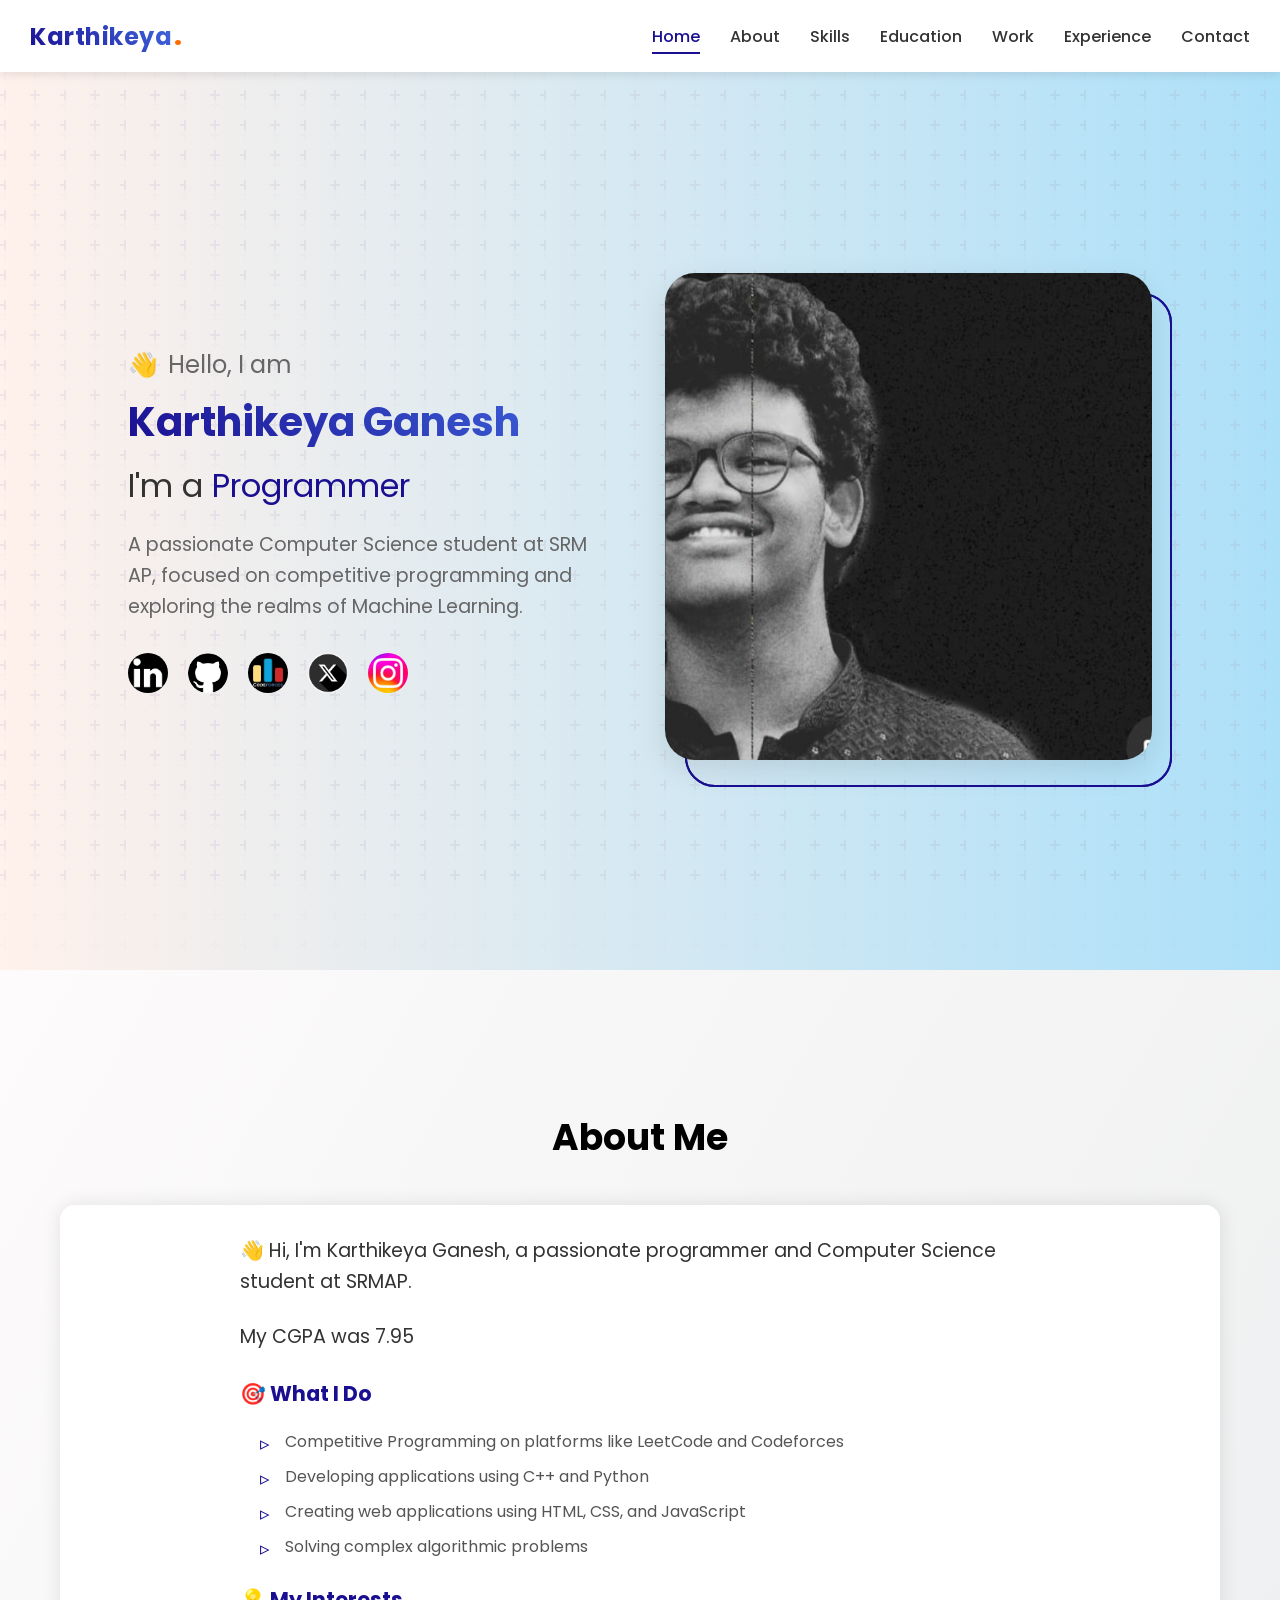
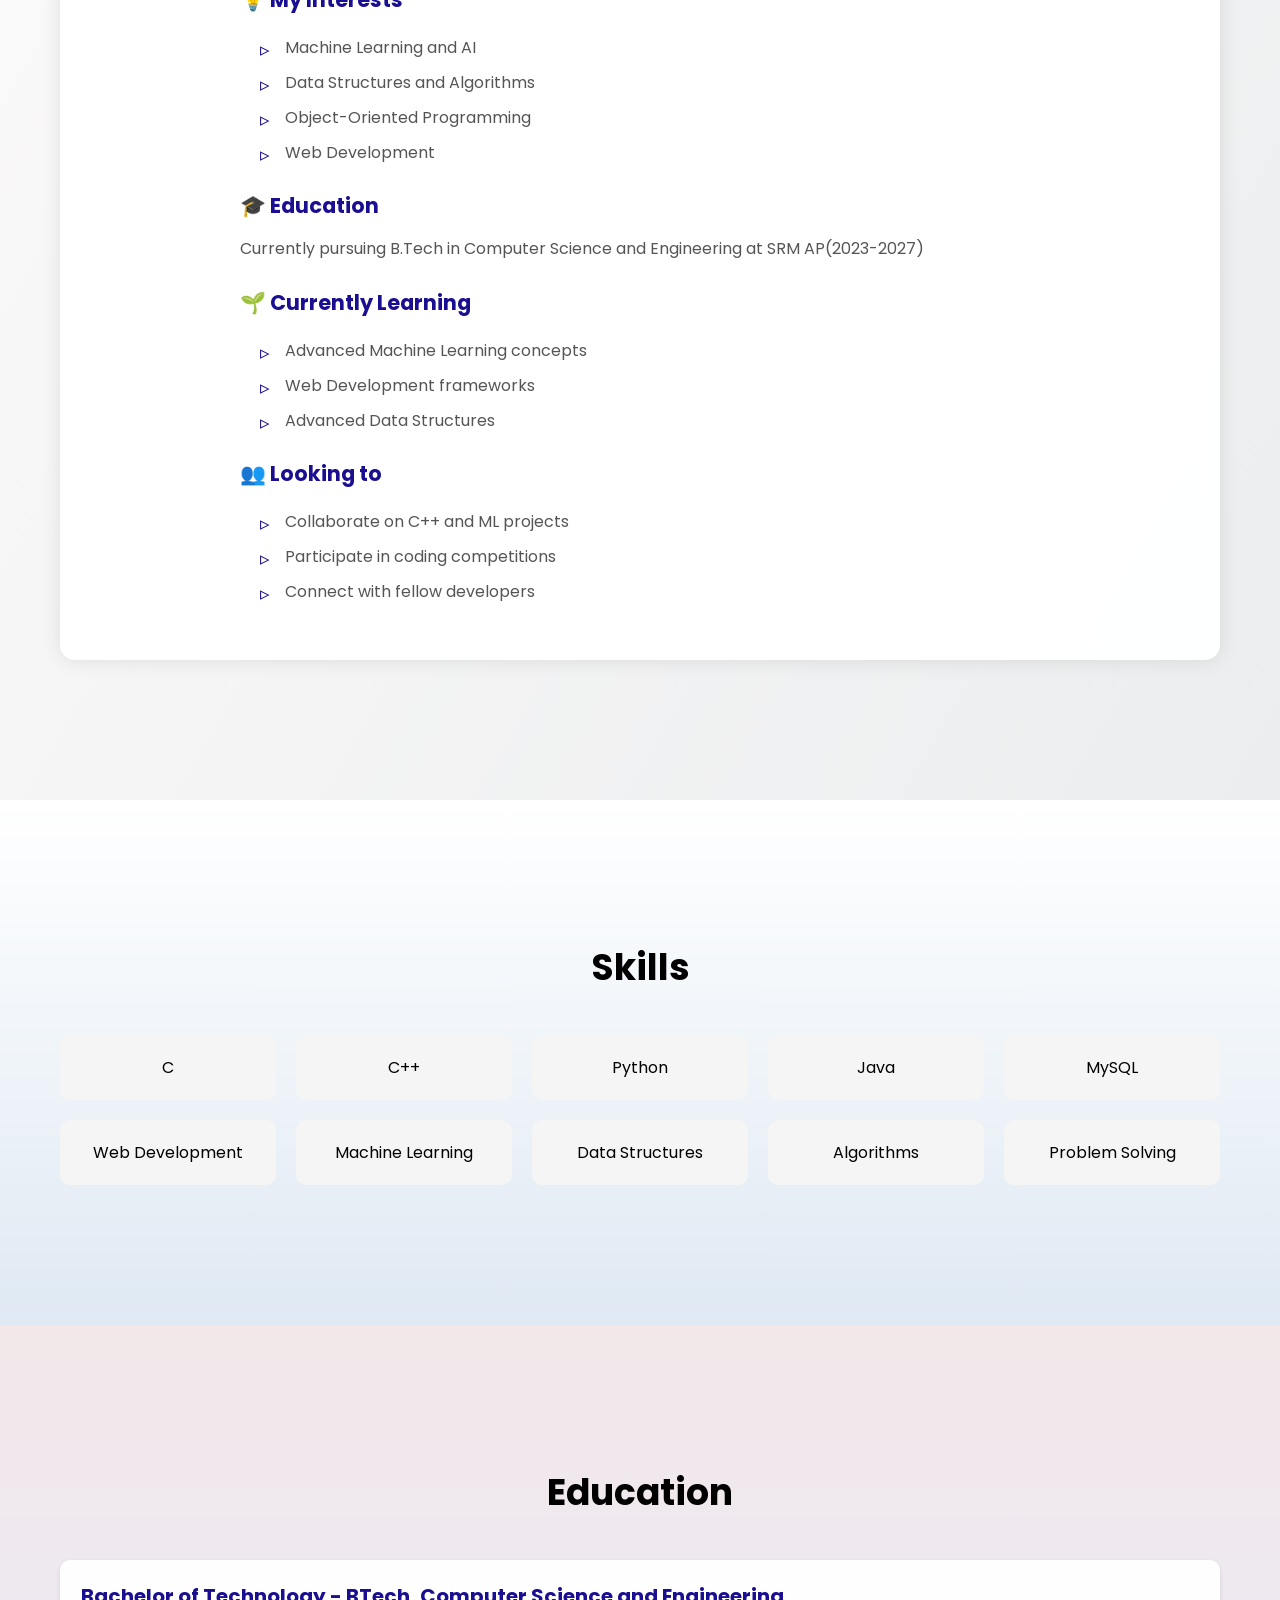
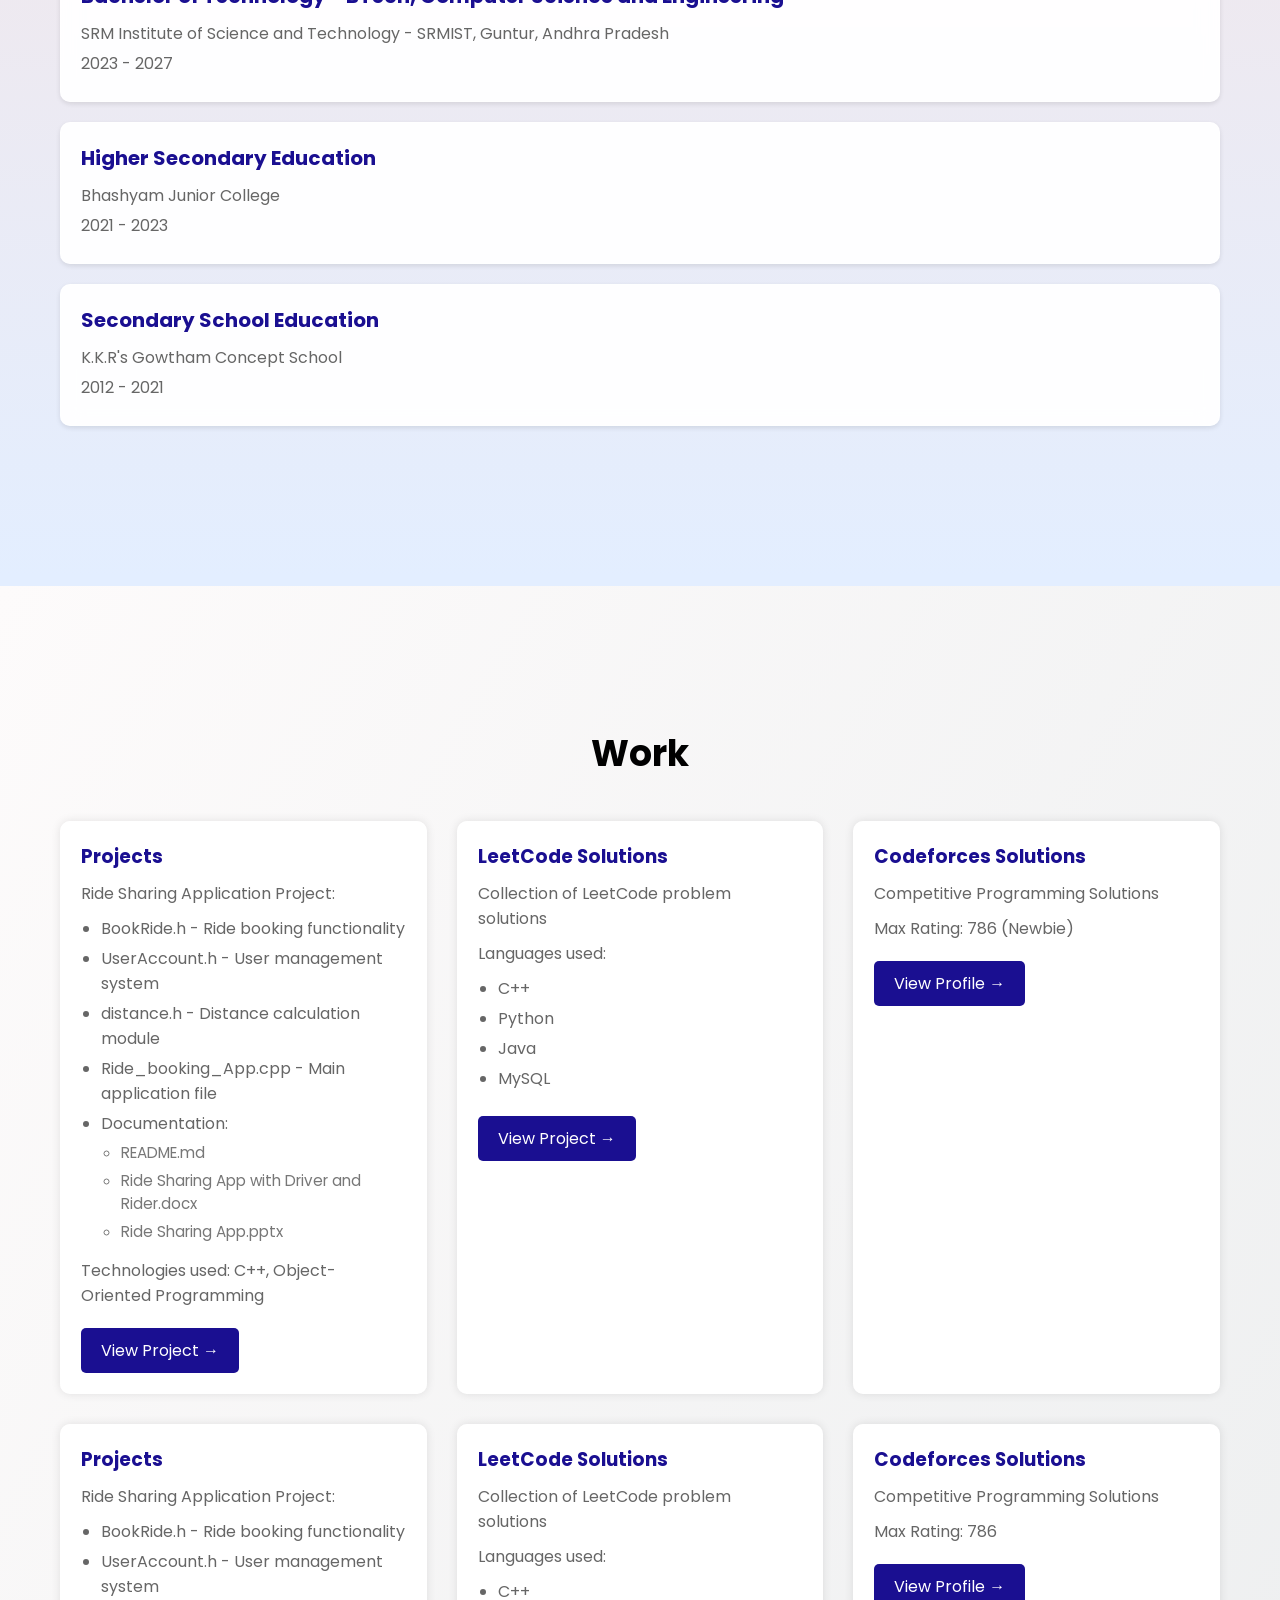
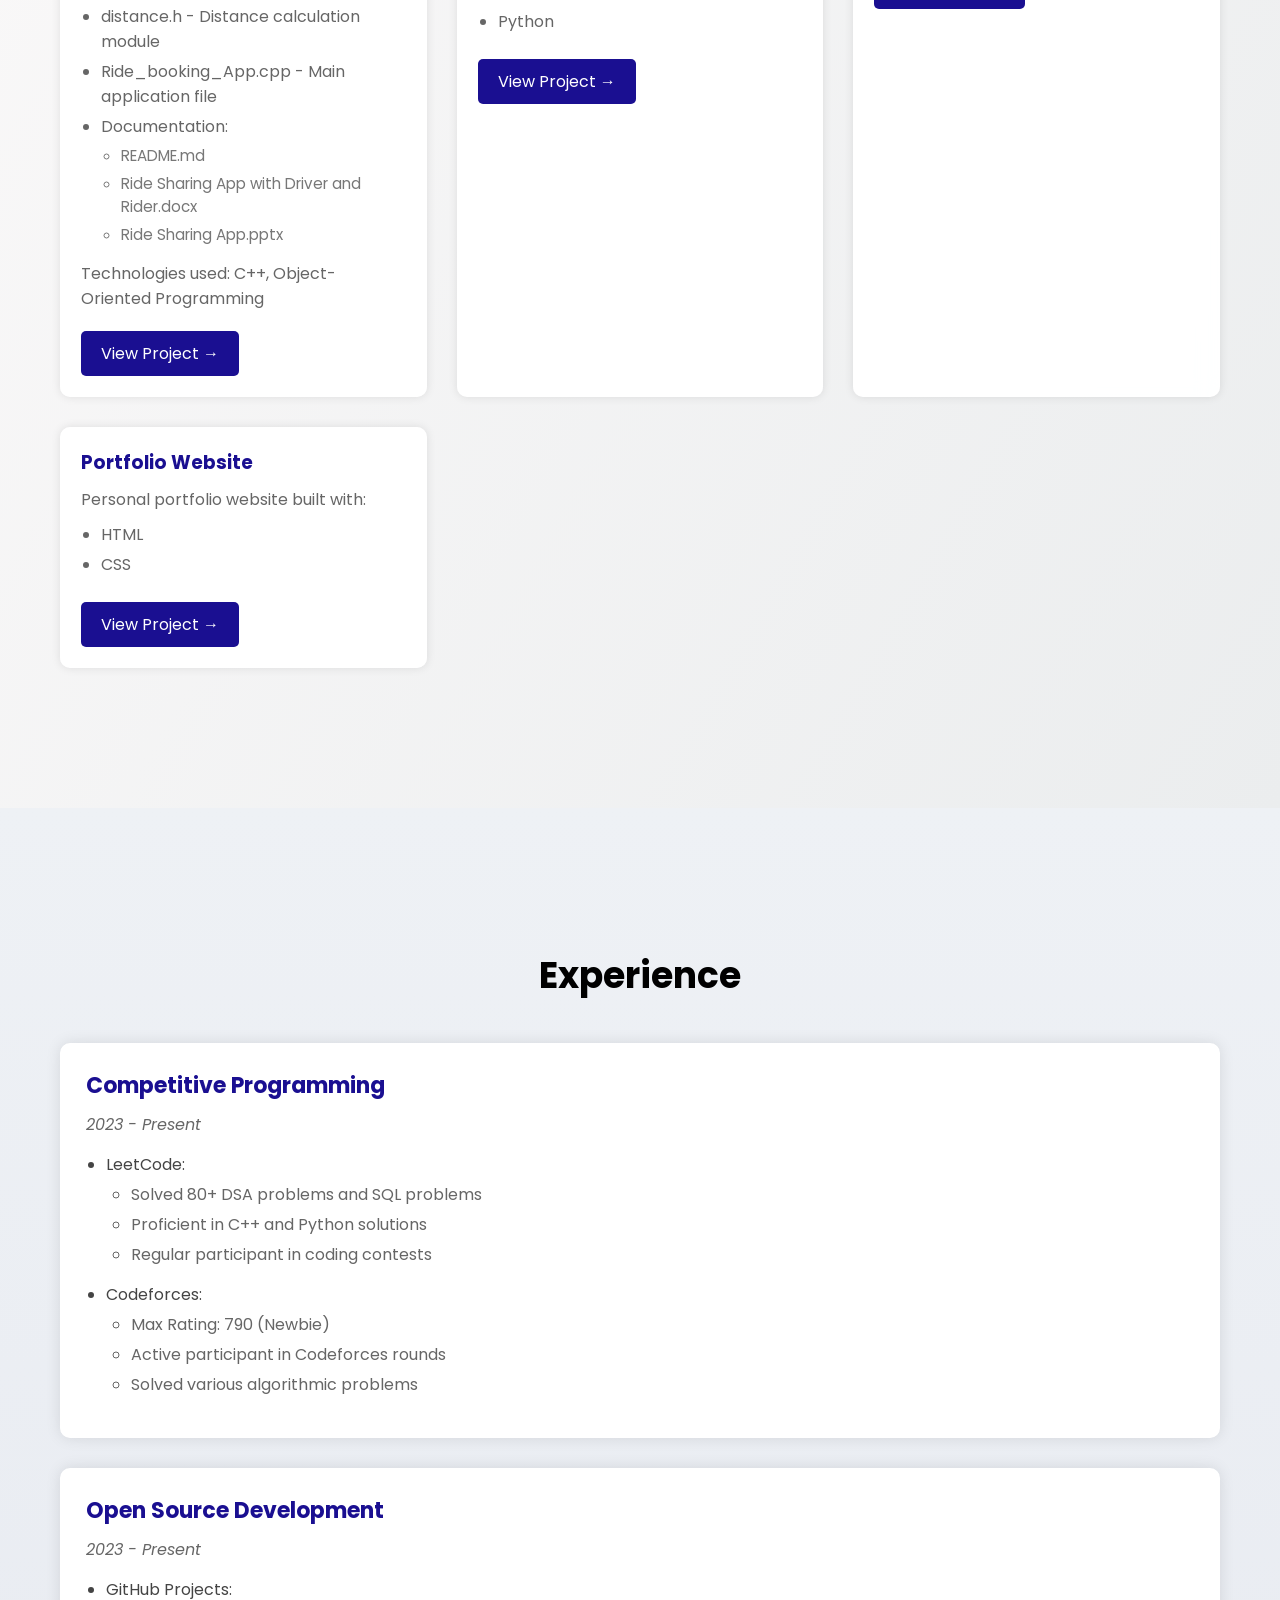
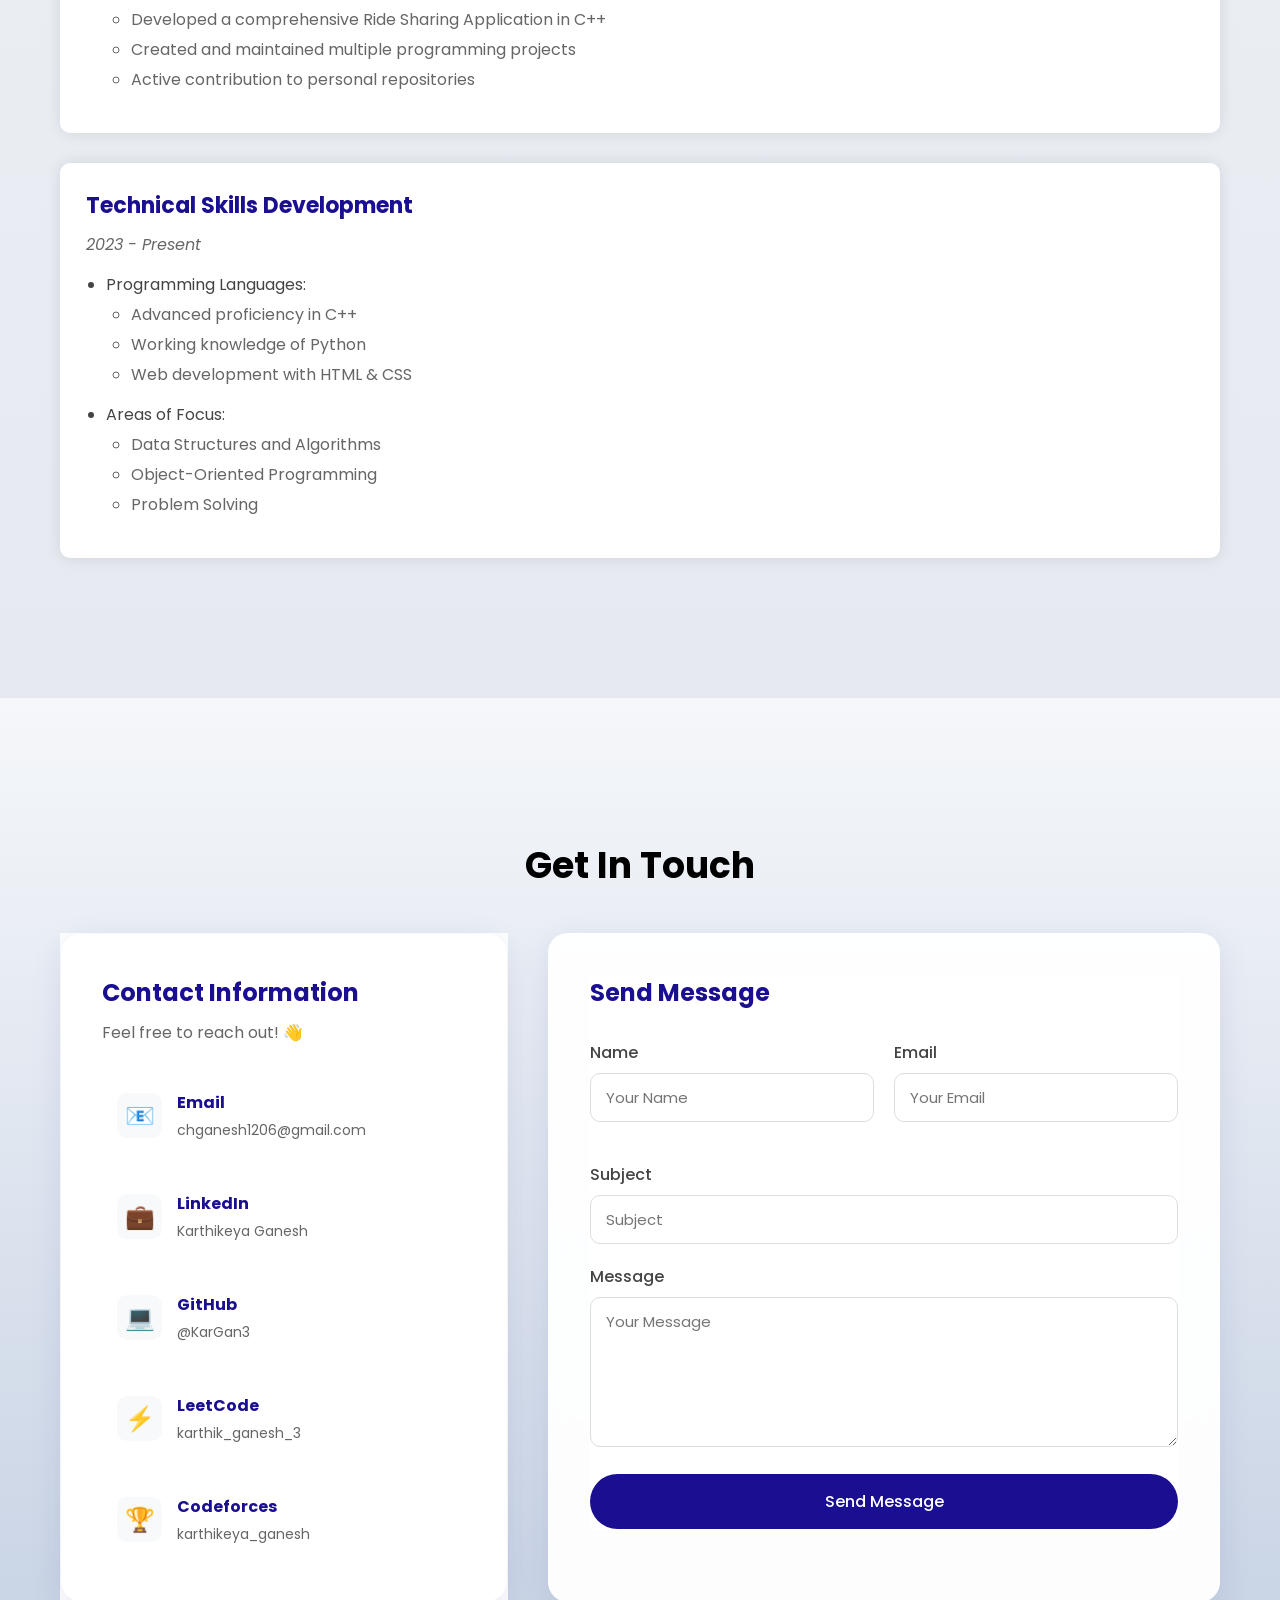
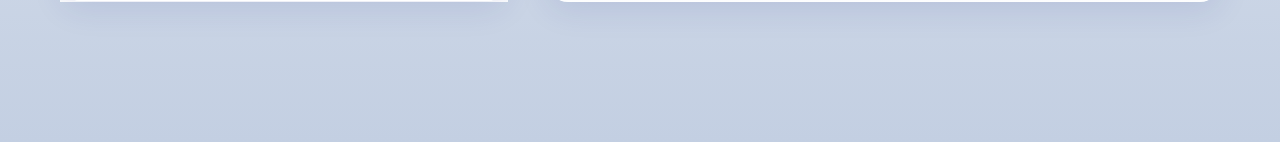
==== index.html @ d7840336 "Update" ====
<!DOCTYPE html>
<html lang="en">
<head>
  <meta charset="UTF-8">
  <meta name="viewport" content="width=device-width, initial-scale=1.0">
  <title>Portfolio</title>
  <link rel="stylesheet" href="portfolio.css">
  <link href="https://fonts.googleapis.com/css2?family=Poppins:wght@400;500;600;700&display=swap" rel="stylesheet">
</head>
<body>
  <nav>
    <div class="nav-brand">
      <span class="brand-text">Karthikeya</span>
      <span class="brand-dot">.</span>
    </div>
    <div class="nav-links">
      <a href="#home" class="active">Home</a>
      <a href="#about">About</a>
      <a href="#skills">Skills</a>
      <a href="#education">Education</a>
      <a href="#work">Work</a>
      <a href="#experience">Experience</a>
      <a href="#contact">Contact</a>
    </div>
  </nav>

  <section id="home" class="hero">
    <div class="hero-content">
      <div class="greeting">
        <span class="wave">👋</span> Hello, I am
      </div>
      <h1 class="name">Karthikeya Ganesh</h1>
      <div class="typing-container">
        <span class="static-text">I'm a </span>
        <span class="dynamic-text">
          <span>Programmer</span>
          <span>Problem Solver</span>
          <span>DSA Enthusiast</span>
        </span>
      </div>
      <p class="bio">
        A passionate Computer Science student at SRM AP, focused on competitive programming 
        and exploring the realms of Machine Learning.
      </p>
      <div class="social-links">
        <a href="https://www.linkedin.com/in/karthikeya-ganesh-0286682b3" target="_blank">
          <img src="images/linkedin.png" alt="LinkedIn">
        </a>
        <a href="https://github.com/KarGan3" target="_blank">
          <img src="images/github.png" alt="GitHub">
        </a>
        <a href="https://codeforces.com/profile/karthikeya_ganesh" target="_blank">
          <img src="images/codeforces.png" alt="Codeforces">
        </a>
        <a href="https://leetcode.com/u/karthik_ganesh_3/" target="_blank">
          <img src="images/leetcode.png" alt="LeetCode">
        </a>
        <a href="https://instagram.com/kartik_ganesh_3" target="_blank">
          <img src="images/instagram.jpeg" alt="Instagram">
        </a>
      </div>
    </div>
    <div class="hero-image">
      <img src="images/hero.jpeg" alt="Karthikeya Ganesh">
      <div class="hero-shape"></div>
    </div>
  </section>

  <section id="about">
    <div class="container">
      <h2>About Me</h2>
      <div class="about-content">
        <div class="about-text">
          <p class="about-intro">👋 Hi, I'm Karthikeya Ganesh, a passionate programmer and Computer Science student at SRMAP.</p>
          <p class="about-intro"> My CGPA was 7.95 </p>
          
          <div class="about-section">
            <h3>🎯 What I Do</h3>
            <ul>
              <li>Competitive Programming on platforms like LeetCode and Codeforces</li>
              <li>Developing applications using C++ and Python</li>
              <li>Creating web applications using HTML, CSS, and JavaScript</li>
              <li>Solving complex algorithmic problems</li>
            </ul>
          </div>

          <div class="about-section">
            <h3>💡 My Interests</h3>
            <ul>
              <li>Machine Learning and AI</li>
              <li>Data Structures and Algorithms</li>
              <li>Object-Oriented Programming</li>
              <li>Web Development</li>
            </ul>
          </div>

          <div class="about-section">
            <h3>🎓 Education</h3>
            <p>Currently pursuing B.Tech in Computer Science and Engineering at SRM AP(2023-2027)</p>
          </div>

          <div class="about-section">
            <h3>🌱 Currently Learning</h3>
            <ul>
              <li>Advanced Machine Learning concepts</li>
              <li>Web Development frameworks</li>
              <li>Advanced Data Structures</li>
            </ul>
          </div>

          <div class="about-section">
            <h3>👥 Looking to</h3>
            <ul>
              <li>Collaborate on C++ and ML projects</li>
              <li>Participate in coding competitions</li>
              <li>Connect with fellow developers</li>
            </ul>
          </div>
        </div>
      </div>
    </div>
  </section>

  <section id="skills">
    <div class="container">
      <h2>Skills</h2>
      <div class="skills-grid">
        <div class="skill-item">C</div>
        <div class="skill-item">C++</div>
        <div class="skill-item">Python</div>
        <div class="skill-item">Java</div>
        <div class="skill-item">MySQL</div>
        <div class="skill-item">Web Development</div>
        <div class="skill-item">Machine Learning</div>
        <div class="skill-item">Data Structures</div>
        <div class="skill-item">Algorithms</div>
        <div class="skill-item">Problem Solving</div>
      </div>
    </div>
  </section>

  <section id="education">
    <div class="container">
      <h2>Education</h2>
      <div class="education-item">
        <h3>Bachelor of Technology - BTech, Computer Science and Engineering</h3>
        <p>SRM Institute of Science and Technology - SRMIST, Guntur, Andhra Pradesh</p>
        <p>2023 - 2027</p>
      </div>
      <div class="education-item">
        <h3>Higher Secondary Education</h3>
        <p>Bhashyam Junior College</p>
        <p>2021 - 2023</p>
      </div>
      <div class="education-item">
        <h3>Secondary School Education</h3>
        <p>K.K.R's Gowtham Concept School</p>
        <p>2012 - 2021</p>
      </div>
    </div>
  </section>

  <section id="work">
    <div class="container">
      <h2>Work</h2>
      <div class="work-grid">
        <div class="work-item">
          <h3>Projects</h3>
          <p>Ride Sharing Application Project:</p>
          <ul>
            <li>BookRide.h - Ride booking functionality</li>
            <li>UserAccount.h - User management system</li>
            <li>distance.h - Distance calculation module</li>
            <li>Ride_booking_App.cpp - Main application file</li>
            <li>Documentation:
              <ul>
                <li>README.md</li>
                <li>Ride Sharing App with Driver and Rider.docx</li>
                <li>Ride Sharing App.pptx</li>
              </ul>
            </li>
          </ul>
          <p>Technologies used: C++, Object-Oriented Programming</p>
          <a href="https://github.com/KarGan3/project" target="_blank" class="project-link">View Project →</a>
        </div>
        <div class="work-item">
          <h3>LeetCode Solutions</h3>
          <p>Collection of LeetCode problem solutions</p>
          <p>Languages used:</p>
          <ul>
            <li>C++</li>
            <li>Python</li>
            <li>Java</li>
            <li>MySQL</li>
          </ul>
          <a href="https://github.com/KarGan3/LeetCode" target="_blank" class="project-link">View Project →</a>
        </div>
        <div class="work-item">
          <h3>Codeforces Solutions</h3>
          <p>Competitive Programming Solutions</p>
          <p>Max Rating: 786 (Newbie)</p>
          <a href="https://codeforces.com/profile/karthikeya_ganesh" target="_blank" class="project-link">View Profile →</a>
        </div>

        <div class="work-item">
          <h3>Projects</h3>
          <p>Ride Sharing Application Project:</p>
          <ul>
            <li>BookRide.h - Ride booking functionality</li>
            <li>UserAccount.h - User management system</li>
            <li>distance.h - Distance calculation module</li>
            <li>Ride_booking_App.cpp - Main application file</li>
            <li>Documentation:
              <ul>
                <li>README.md</li>
                <li>Ride Sharing App with Driver and Rider.docx</li>
                <li>Ride Sharing App.pptx</li>
              </ul>
            </li>
          </ul>
          <p>Technologies used: C++, Object-Oriented Programming</p>
          <a href="https://github.com/KarGan3/project" target="_blank" class="project-link">View Project →</a>
        </div>
        <div class="work-item">
          <h3>LeetCode Solutions</h3>
          <p>Collection of LeetCode problem solutions</p>
          <p>Languages used:</p>
          <ul>
            <li>C++</li>
            <li>Python</li>
          </ul>
          <a href="https://github.com/KarGan3/LeetCode" target="_blank" class="project-link">View Project →</a>
        </div>
        <div class="work-item">
          <h3>Codeforces Solutions</h3>
          <p>Competitive Programming Solutions</p>
          <p>Max Rating: 786</p>
          <a href="https://codeforces.com/profile/karthikeya_ganesh" target="_blank" class="project-link">View Profile →</a>
        </div>
        <div class="work-item">
          <h3>Portfolio Website</h3>
          <p>Personal portfolio website built with:</p>
          <ul>
            <li>HTML</li>
            <li>CSS</li>
          </ul>
          <a href="https://github.com/KarGan3/portfolio" target="_blank" class="project-link">View Project →</a>
        </div>
      </div>
    </div>
  </section>

  <section id="experience">
    <div class="container">
      <h2>Experience</h2>
      <div class="experience-grid">
        <div class="experience-item">
          <h3>Competitive Programming</h3>
          <p class="experience-period">2023 - Present</p>
          <ul>
            <li>LeetCode:
              <ul>
                <li>Solved 80+ DSA problems and SQL problems</li>
                <li>Proficient in C++ and Python solutions</li>
                <li>Regular participant in coding contests</li>
              </ul>
            </li>
            <li>Codeforces:
              <ul>
                <li>Max Rating: 790 (Newbie)</li>
                <li>Active participant in Codeforces rounds</li>
                <li>Solved various algorithmic problems</li>
              </ul>
            </li>
          </ul>
        </div>

        <div class="experience-item">
          <h3>Open Source Development</h3>
          <p class="experience-period">2023 - Present</p>
          <ul>
            <li>GitHub Projects:
              <ul>
                <li>Developed a comprehensive Ride Sharing Application in C++</li>
                <li>Created and maintained multiple programming projects</li>
                <li>Active contribution to personal repositories</li>
              </ul>
            </li>
          </ul>
        </div>

        <div class="experience-item">
          <h3>Technical Skills Development</h3>
          <p class="experience-period">2023 - Present</p>
          <ul>
            <li>Programming Languages:
              <ul>
                <li>Advanced proficiency in C++</li>
                <li>Working knowledge of Python</li>
                <li>Web development with HTML & CSS</li>
              </ul>
            </li>
            <li>Areas of Focus:
              <ul>
                <li>Data Structures and Algorithms</li>
                <li>Object-Oriented Programming</li>
                <li>Problem Solving</li>
              </ul>
            </li>
          </ul>
        </div>
      </div>
    </div>
  </section>

  <section id="contact">
    <div class="container">
      <h2>Get In Touch</h2>
      <div class="contact-wrapper">
        <div class="contact-info">
          <div class="contact-card">
            <div class="contact-header">
              <h3>Contact Information</h3>
              <p>Feel free to reach out! 👋</p>
            </div>
            
            <div class="contact-links">
              <a href="mailto:chganesh1206@gmail.com" class="contact-link">
                <div class="icon">📧</div>
                <div class="link-content">
                  <h4>Email</h4>
                  <p>chganesh1206@gmail.com</p>
                </div>
              </a>

              <a href="https://www.linkedin.com/in/karthikeya-ganesh-0286682b3" target="_blank" class="contact-link">
                <div class="icon">💼</div>
                <div class="link-content">
                  <h4>LinkedIn</h4>
                  <p>Karthikeya Ganesh</p>
                </div>
              </a>

              <a href="https://github.com/KarGan3" target="_blank" class="contact-link">
                <div class="icon">💻</div>
                <div class="link-content">
                  <h4>GitHub</h4>
                  <p>@KarGan3</p>
                </div>
              </a>

              <a href="https://leetcode.com/u/karthik_ganesh_3/" target="_blank" class="contact-link">
                <div class="icon">⚡</div>
                <div class="link-content">
                  <h4>LeetCode</h4>
                  <p>karthik_ganesh_3</p>
                </div>
              </a>

              <a href="https://codeforces.com/profile/karthikeya_ganesh" target="_blank" class="contact-link">
                <div class="icon">🏆</div>
                <div class="link-content">
                  <h4>Codeforces</h4>
                  <p>karthikeya_ganesh</p>
                </div>
              </a>
            </div>
          </div>
        </div>

        <div class="contact-form-wrapper">
          <form class="contact-form">
            <h3>Send Message</h3>
            <div class="form-row">
              <div class="form-group">
                <label for="name">Name</label>
                <input type="text" id="name" required placeholder="Your Name">
              </div>
              <div class="form-group">
                <label for="email">Email</label>
                <input type="email" id="email" required placeholder="Your Email">
              </div>
            </div>
            <div class="form-group">
              <label for="subject">Subject</label>
              <input type="text" id="subject" required placeholder="Subject">
            </div>
            <div class="form-group">
              <label for="message">Message</label>
              <textarea id="message" required placeholder="Your Message"></textarea>
            </div>
            <button type="submit" class="send-btn">Send Message</button>
          </form>
        </div>
      </div>
    </div>
  </section>

  <script>
    // Add scroll event listener to handle nav bar styling
    window.addEventListener('scroll', function() {
      const nav = document.querySelector('nav');
      if (window.scrollY > 50) {
        nav.classList.add('scrolled');
      } else {
        nav.classList.remove('scrolled');
      }
    });

    // Add active class to current section in nav
    const sections = document.querySelectorAll('section');
    const navLinks = document.querySelectorAll('.nav-links a');

    window.addEventListener('scroll', () => {
      let current = '';
      
      sections.forEach(section => {
        const sectionTop = section.offsetTop;
        const sectionHeight = section.clientHeight;
        
        if (pageYOffset >= sectionTop - 150) {
          current = section.getAttribute('id');
        }
      });

      navLinks.forEach(link => {
        link.classList.remove('active');
        if (link.getAttribute('href').slice(1) === current) {
          link.classList.add('active');
        }
      });
    });

    // Typing animation
    const texts = document.querySelectorAll('.dynamic-text span');
    let index = 0;

    function changeText() {
      texts[index].classList.remove('active');
      index = (index + 1) % texts.length;
      texts[index].classList.add('active');
    }

    texts[0].classList.add('active');
    setInterval(changeText, 3000);
  </script>
</body>
</html>
---- portfolio.css ----
* {
    margin: 0;
    padding: 0;
    box-sizing: border-box;
    font-family: 'Poppins', sans-serif;
  }
  
  body {
    background: #fff;
    overflow-x: hidden;
    padding-top: 70px;
  }
  
  nav {
    position: fixed;
    top: 0;
    left: 0;
    right: 0;
    z-index: 1000;
    background: rgba(255, 255, 255, 0.95);
    backdrop-filter: blur(10px);
    padding: 15px 30px;
    display: flex;
    justify-content: space-between;
    align-items: center;
    box-shadow: 0 2px 10px rgba(0, 0, 0, 0.1);
    transition: all 0.3s ease;
  }
  
  .nav-brand {
    display: flex;
    align-items: center;
    font-size: 24px;
    font-weight: 700;
    color: #1a0f91;
    text-decoration: none;
    letter-spacing: 0.5px;
  }
  
  .brand-text {
    background: linear-gradient(45deg, #1a0f91, #4169E1);
    -webkit-background-clip: text;
    -webkit-text-fill-color: transparent;
    transition: all 0.3s ease;
  }
  
  .brand-dot {
    color: #ff6b00;
    font-size: 28px;
    margin-left: 2px;
    animation: pulse 2s infinite;
  }
  
  @keyframes pulse {
    0% { transform: scale(1); }
    50% { transform: scale(1.2); }
    100% { transform: scale(1); }
  }
  
  .nav-brand:hover .brand-text {
    background: linear-gradient(45deg, #4169E1, #1a0f91);
    -webkit-background-clip: text;
    -webkit-text-fill-color: transparent;
  }
  
  nav.scrolled {
    padding: 10px 30px;
    background: rgba(255, 255, 255, 0.98);
  }
  
  .nav-links {
    display: flex;
    gap: 30px;
  }
  
  .nav-links a {
    color: #333;
    text-decoration: none;
    font-weight: 500;
    transition: color 0.3s ease;
    position: relative;
  }
  
  .nav-links a:hover {
    color: #1a0f91;
  }
  
  .nav-links a::after {
    content: '';
    position: absolute;
    bottom: -5px;
    left: 0;
    width: 0;
    height: 2px;
    background: #1a0f91;
    transition: width 0.3s ease;
  }
  
  .nav-links a:hover::after {
    width: 100%;
  }
  
  .nav-links a.active {
    color: #1a0f91;
  }
  
  .nav-links a.active::after {
    width: 100%;
  }
  
  .hero {
    min-height: 100vh;
    display: flex;
    align-items: center;
    justify-content: space-between;
    padding: 0 10%;
    gap: 50px;
    position: relative;
    overflow: hidden;
  }
  
  .hero-content {
    flex: 1;
    max-width: 600px;
  }
  
  .hero-content h1 {
    font-size: 2.5em;
    color: #333;
    margin-bottom: 10px;
  }
  
  .hero-content h2 {
    font-size: 3em;
    color: #1a0f91;
    margin-bottom: 20px;
  }
  
  .hero-content h2 span {
    background: linear-gradient(45deg, #1a0f91, #4169E1);
    -webkit-background-clip: text;
    -webkit-text-fill-color: transparent;
  }
  
  .hero-content p {
    font-size: 1.2em;
    color: #666;
    margin-bottom: 30px;
  }
  
  .hero-image {
    flex: 1;
    max-width: 500px;
    position: relative;
  }
  
  .hero-image img {
    width: 100%;
    height: auto;
    border-radius: 30px;
    box-shadow: 0 10px 30px rgba(0,0,0,0.1);
    transition: transform 0.3s ease;
    object-fit: cover;
    aspect-ratio: 1;
  }
  
  .hero-image::before {
    content: '';
    position: absolute;
    top: 20px;
    left: 20px;
    right: -20px;
    bottom: -20px;
    border: 2px solid #1a0f91;
    border-radius: 30px;
    z-index: -1;
    transition: all 0.3s ease;
  }
  
  .hero-image:hover img {
    transform: translate(-10px, -10px);
  }
  
  .hero-image:hover::before {
    transform: translate(10px, 10px);
  }
  
  .about-btn {
    display: inline-block;
    padding: 15px 30px;
    background: #1a0f91;
    color: white;
    text-decoration: none;
    border-radius: 25px;
    font-weight: 500;
    transition: all 0.3s ease;
    margin-bottom: 30px;
  }
  
  .about-btn:hover {
    background: #150c6e;
    transform: translateY(-2px);
    box-shadow: 0 5px 15px rgba(26, 15, 145, 0.2);
  }
  
  .social-links {
    display: flex;
    gap: 20px;
    align-items: center;
  }
  
  .social-links a {
    width: 40px;
    height: 40px;
    border-radius: 50%;
    overflow: hidden;
    transition: transform 0.3s ease;
  }
  
  .social-links img {
    width: 100%;
    height: 100%;
    object-fit: cover;
  }
  
  .social-links a:hover {
    transform: translateY(-5px);
  }
  
  .background-pattern {
    position: absolute;
    top: 0;
    left: 0;
    width: 100%;
    height: 100%;
    z-index: -1;
    opacity: 0.1;
    pointer-events: none;
  }
  
  .container {
    max-width: 1200px;
    margin: 0 auto;
    padding: 80px 20px;
  }
  
  section {
    padding: 60px 0;
  }
  
  section h2 {
    text-align: center;
    margin-bottom: 40px;
    font-size: 36px;
  }
  
  .skills-grid {
    display: grid;
    grid-template-columns: repeat(auto-fit, minmax(200px, 1fr));
    gap: 20px;
    text-align: center;
  }
  
  .skill-item {
    padding: 20px;
    background: #f5f5f5;
    border-radius: 10px;
    transition: transform 0.3s ease, box-shadow 0.3s ease;
  }
  
  .skill-item:hover {
    transform: translateY(-5px);
    box-shadow: 0 5px 15px rgba(0,0,0,0.1);
  }
  
  .work-grid {
    display: grid;
    grid-template-columns: repeat(auto-fit, minmax(300px, 1fr));
    gap: 30px;
  }
  
  .work-item {
    background: #fff;
    border-radius: 10px;
    padding: 20px;
    overflow: hidden;
    box-shadow: 0 0 10px rgba(0,0,0,0.1);
    transition: transform 0.3s ease;
    background: rgba(255, 255, 255, 0.95);
    backdrop-filter: blur(10px);
    border: 1px solid rgba(255, 255, 255, 0.18);
  }
  
  .work-item:hover {
    transform: translateY(-5px);
  }
  
  .work-item h3 {
    color: #1a0f91;
    margin-bottom: 10px;
  }
  
  .work-item p {
    color: #666;
    margin-bottom: 10px;
  }
  
  .work-item ul {
    color: #666;
    margin-left: 20px;
    margin-bottom: 15px;
  }
  
  .work-item ul li {
    margin-bottom: 5px;
  }
  
  .project-link {
    display: inline-block;
    padding: 10px 20px;
    background: #1a0f91;
    color: white;
    text-decoration: none;
    border-radius: 5px;
    margin-top: 10px;
    transition: background 0.3s ease;
  }
  
  .project-link:hover {
    background: #150c6e;
  }
  
  .about-content ul {
    margin: 20px 0;
    padding-left: 20px;
  }
  
  .about-content li {
    margin: 10px 0;
  }
  
  .education-item {
    background: #f8f9fa;
    padding: 20px;
    border-radius: 10px;
    margin-bottom: 20px;
    box-shadow: 0 2px 5px rgba(0,0,0,0.1);
    background: rgba(255, 255, 255, 0.95);
    backdrop-filter: blur(10px);
    border: 1px solid rgba(255, 255, 255, 0.18);
  }
  
  .education-item h3 {
    color: #1a0f91;
    margin-bottom: 10px;
    font-size: 20px;
  }
  
  .education-item p {
    color: #666;
    margin-bottom: 5px;
  }
  
  .work-item ul ul {
    margin-left: 20px;
    margin-top: 5px;
    margin-bottom: 5px;
  }
  
  .work-item ul ul li {
    font-size: 0.95em;
    color: #777;
  }
  
  .about-content {
    background: #fff;
    border-radius: 15px;
    padding: 30px;
    box-shadow: 0 0 20px rgba(0,0,0,0.1);
    background: rgba(255, 255, 255, 0.95);
    backdrop-filter: blur(10px);
    border: 1px solid rgba(255, 255, 255, 0.18);
  }
  
  .about-intro {
    font-size: 1.2em;
    color: #333;
    margin-bottom: 25px;
    line-height: 1.6;
  }
  
  .about-section {
    margin-bottom: 25px;
  }
  
  .about-section h3 {
    color: #1a0f91;
    font-size: 1.3em;
    margin-bottom: 15px;
    display: flex;
    align-items: center;
    gap: 10px;
  }
  
  .about-section p {
    color: #555;
    line-height: 1.6;
    margin-bottom: 15px;
  }
  
  .about-section ul {
    list-style-type: none;
    padding-left: 20px;
  }
  
  .about-section ul li {
    color: #555;
    margin-bottom: 10px;
    position: relative;
    padding-left: 25px;
  }
  
  .about-section ul li::before {
    content: "▹";
    color: #1a0f91;
    position: absolute;
    left: 0;
    font-size: 1.2em;
  }
  
  .about-text {
    max-width: 800px;
    margin: 0 auto;
  }
  
  @media (max-width: 768px) {
    .about-content {
      padding: 20px;
    }
  
    .about-intro {
      font-size: 1.1em;
    }
  
    .about-section h3 {
      font-size: 1.2em;
    }
  
    nav {
      padding: 10px 20px;
    }
  
    .nav-brand {
      font-size: 20px;
    }
  
    .nav-links {
      gap: 15px;
      font-size: 0.9em;
    }
  }
  
  /* Hover effects */
  .about-section ul li:hover {
    transform: translateX(5px);
    transition: transform 0.3s ease;
  }
  
  .about-content:hover {
    transform: translateY(-5px);
    transition: transform 0.3s ease;
  }
  
  /* Section-specific backgrounds */
  #home {
    background: linear-gradient(to right, #fff1eb 0%, #ace0f9 100%);
  }
  
  #about {
    background: linear-gradient(120deg, #fdfbfb 0%, #ebedee 100%);
  }
  
  #skills {
    background: linear-gradient(to top, #dfe9f3 0%, white 100%);
  }
  
  #education {
    background: linear-gradient(to bottom, #f3e7e9 0%, #e3eeff 99%, #e3eeff 100%);
  }
  
  #work {
    background: linear-gradient(120deg, #fdfbfb 0%, #ebedee 100%);
  }
  
  #experience {
    background: linear-gradient(to top, #e6e9f0 0%, #eef1f5 100%);
  }
  
  #contact {
    background: linear-gradient(to bottom, #f5f7fa 0%, #c3cfe2 100%);
  }
  
  /* Add subtle pattern overlay */
  section::before {
    content: '';
    position: absolute;
    top: 0;
    left: 0;
    width: 100%;
    height: 100%;
    background-image: url("data:image/svg+xml,%3Csvg width='60' height='60' viewBox='0 0 60 60' xmlns='http://www.w3.org/2000/svg'%3E%3Cg fill='none' fill-rule='evenodd'%3E%3Cg fill='%239C92AC' fill-opacity='0.05'%3E%3Cpath d='M36 34v-4h-2v4h-4v2h4v4h2v-4h4v-2h-4zm0-30V0h-2v4h-4v2h4v4h2V6h4V4h-4zM6 34v-4H4v4H0v2h4v4h2V6h4V4H6zM6 4V0H4v4H0v2h4v4h2V6h4V4H6z'/%3E%3C/g%3E%3C/g%3E%3C/svg%3E");
    opacity: 0.5;
    z-index: 0;
    pointer-events: none;
  }
  
  /* Ensure content stays above pattern */
  section > * {
    position: relative;
    z-index: 1;
  }
  
  /* Smooth transitions between sections */
  section {
    transition: background-color 0.5s ease;
  }
  
  /* Add subtle animation to background on hover */
  section:hover::before {
    animation: patternMove 20s linear infinite;
  }
  
  @keyframes patternMove {
    0% {
      background-position: 0 0;
    }
    100% {
      background-position: 60px 60px;
    }
  }
  
  /* Add glass effect to cards */
  .work-item,
  .education-item,
  .experience-item,
  .about-content,
  .contact-info,
  .contact-form {
    background: rgba(255, 255, 255, 0.95);
    backdrop-filter: blur(10px);
    border: 1px solid rgba(255, 255, 255, 0.18);
  }
  
  .experience-grid {
    display: grid;
    gap: 30px;
    margin-top: 20px;
  }
  
  .experience-item {
    background: #fff;
    border-radius: 10px;
    padding: 25px;
    box-shadow: 0 0 15px rgba(0,0,0,0.1);
    transition: transform 0.3s ease;
  }
  
  .experience-item:hover {
    transform: translateY(-5px);
  }
  
  .experience-item h3 {
    color: #1a0f91;
    margin-bottom: 10px;
    font-size: 22px;
  }
  
  .experience-period {
    color: #666;
    font-style: italic;
    margin-bottom: 15px;
  }
  
  .experience-item ul {
    margin-left: 20px;
    color: #444;
  }
  
  .experience-item ul ul {
    margin-left: 25px;
    margin-top: 5px;
    margin-bottom: 15px;
  }
  
  .experience-item ul li {
    margin-bottom: 10px;
  }
  
  .experience-item ul ul li {
    color: #666;
    margin-bottom: 5px;
  }
  
  .contact-wrapper {
    display: grid;
    grid-template-columns: 1fr 1.5fr;
    gap: 40px;
    margin-top: 30px;
  }
  
  .contact-card {
    background: rgba(255, 255, 255, 0.95);
    padding: 40px;
    border-radius: 20px;
    box-shadow: 0 8px 32px rgba(31, 38, 135, 0.1);
    backdrop-filter: blur(10px);
    border: 1px solid rgba(255, 255, 255, 0.18);
  }
  
  .contact-header {
    margin-bottom: 30px;
  }
  
  .contact-header h3 {
    color: #1a0f91;
    font-size: 24px;
    margin-bottom: 10px;
  }
  
  .contact-header p {
    color: #666;
    font-size: 16px;
  }
  
  .contact-links {
    display: flex;
    flex-direction: column;
    gap: 20px;
  }
  
  .contact-link {
    display: flex;
    align-items: center;
    padding: 15px;
    border-radius: 12px;
    background: rgba(255, 255, 255, 0.8);
    text-decoration: none;
    transition: all 0.3s ease;
  }
  
  .contact-link:hover {
    transform: translateX(10px);
    background: rgba(255, 255, 255, 0.95);
    box-shadow: 0 5px 15px rgba(0, 0, 0, 0.1);
  }
  
  .icon {
    width: 45px;
    height: 45px;
    background: #f8f9fa;
    border-radius: 10px;
    display: flex;
    align-items: center;
    justify-content: center;
    font-size: 24px;
    margin-right: 15px;
  }
  
  .link-content h4 {
    color: #1a0f91;
    margin-bottom: 5px;
  }
  
  .link-content p {
    color: #666;
    font-size: 14px;
  }
  
  .contact-form-wrapper {
    background: rgba(255, 255, 255, 0.95);
    padding: 40px;
    border-radius: 20px;
    box-shadow: 0 8px 32px rgba(31, 38, 135, 0.1);
    backdrop-filter: blur(10px);
    border: 1px solid rgba(255, 255, 255, 0.18);
  }
  
  .contact-form h3 {
    color: #1a0f91;
    font-size: 24px;
    margin-bottom: 30px;
  }
  
  .form-row {
    display: grid;
    grid-template-columns: 1fr 1fr;
    gap: 20px;
    margin-bottom: 20px;
  }
  
  .form-group {
    margin-bottom: 20px;
  }
  
  .form-group label {
    display: block;
    margin-bottom: 8px;
    color: #444;
    font-weight: 500;
  }
  
  .form-group input,
  .form-group textarea {
    width: 100%;
    padding: 12px 15px;
    border: 1px solid #ddd;
    border-radius: 10px;
    font-size: 15px;
    transition: all 0.3s ease;
    background: rgba(255, 255, 255, 0.9);
  }
  
  .form-group input:focus,
  .form-group textarea:focus {
    border-color: #1a0f91;
    outline: none;
    box-shadow: 0 0 0 3px rgba(26, 15, 145, 0.1);
  }
  
  .form-group textarea {
    height: 150px;
    resize: vertical;
  }
  
  .send-btn {
    background: #1a0f91;
    color: white;
    border: none;
    padding: 15px 30px;
    border-radius: 30px;
    font-size: 16px;
    cursor: pointer;
    transition: all 0.3s ease;
    width: 100%;
    font-weight: 500;
  }
  
  .send-btn:hover {
    background: #150c6e;
    transform: translateY(-2px);
    box-shadow: 0 5px 15px rgba(26, 15, 145, 0.2);
  }
  
  @media (max-width: 768px) {
    .contact-wrapper {
      grid-template-columns: 1fr;
    }
  
    .form-row {
      grid-template-columns: 1fr;
    }
  
    .contact-card,
    .contact-form-wrapper {
      padding: 30px;
    }
  }
  
  @media (max-width: 968px) {
    .hero {
      flex-direction: column;
      text-align: center;
      padding: 100px 5% 50px;
    }
  
    .hero-content {
      margin-bottom: 50px;
    }
  
    .social-links {
      justify-content: center;
    }
  
    .hero-image {
      max-width: 80%;
    }
  }
  
  @media (max-width: 480px) {
    .hero-content h1 {
      font-size: 2em;
    }
  
    .hero-content h2 {
      font-size: 2.5em;
    }
  
    .hero-image {
      max-width: 90%;
    }
  }
  
  .greeting {
    font-size: 1.5em;
    color: #666;
    margin-bottom: 10px;
    display: flex;
    align-items: center;
    gap: 10px;
  }
  
  .wave {
    animation: wave 2s infinite;
    display: inline-block;
    transform-origin: 70% 70%;
  }
  
  @keyframes wave {
    0% { transform: rotate(0deg); }
    10% { transform: rotate(14deg); }
    20% { transform: rotate(-8deg); }
    30% { transform: rotate(14deg); }
    40% { transform: rotate(-4deg); }
    50% { transform: rotate(10deg); }
    60% { transform: rotate(0deg); }
    100% { transform: rotate(0deg); }
  }
  
  .name {
    font-size: 3.5em;
    background: linear-gradient(45deg, #1a0f91, #4169E1);
    -webkit-background-clip: text;
    -webkit-text-fill-color: transparent;
    margin-bottom: 20px;
  }
  
  .typing-container {
    font-size: 2em;
    margin-bottom: 20px;
    color: #333;
  }
  
  .dynamic-text {
    display: inline-block;
    position: relative;
    color: #1a0f91;
  }
  
  .dynamic-text span {
    display: none;
  }
  
  .dynamic-text span.active {
    display: inline-block;
  }
  
  .bio {
    font-size: 1.2em;
    color: #666;
    line-height: 1.6;
    margin-bottom: 30px;
    max-width: 600px;
  }
  
  .cta-buttons {
    display: flex;
    gap: 20px;
    margin-bottom: 40px;
  }
  
  .primary-btn, .secondary-btn {
    padding: 15px 30px;
    border-radius: 30px;
    font-weight: 500;
    transition: all 0.3s ease;
    text-decoration: none;
  }
  
  .primary-btn {
    background: #1a0f91;
    color: white;
  }
  
  .secondary-btn {
    border: 2px solid #1a0f91;
    color: #1a0f91;
  }
  
  .primary-btn:hover {
    transform: translateY(-2px);
    box-shadow: 0 5px 15px rgba(26, 15, 145, 0.2);
    background: #150c6e;
  }
  
  .secondary-btn:hover {
    transform: translateY(-2px);
    box-shadow: 0 5px 15px rgba(26, 15, 145, 0.1);
    background: rgba(26, 15, 145, 0.1);
  }
  
  .social-links {
    display: flex;
    gap: 20px;
  }
  
  .social-link {
    width: 45px;
    height: 45px;
    border-radius: 50%;
    background: #f5f5f5;
    display: flex;
    align-items: center;
    justify-content: center;
    color: #1a0f91;
    text-decoration: none;
    transition: all 0.3s ease;
    font-size: 1.2em;
  }
  
  .social-link:hover {
    transform: translateY(-5px);
    background: #1a0f91;
    color: white;
    box-shadow: 0 5px 15px rgba(26, 15, 145, 0.2);
  }
  
  .hero-image {
    flex: 1;
    max-width: 500px;
    position: relative;
  }
  
  .hero-image img {
    width: 100%;
    height: auto;
    border-radius: 30px;
    position: relative;
    z-index: 2;
    transition: transform 0.3s ease;
  }
  
  .hero-shape {
    position: absolute;
    top: 20px;
    left: 20px;
    right: -20px;
    bottom: -20px;
    border: 2px solid #1a0f91;
    border-radius: 30px;
    z-index: 1;
    transition: all 0.3s ease;
  }
  
  .hero-image:hover img {
    transform: translate(-10px, -10px);
  }
  
  .hero-image:hover .hero-shape {
    transform: translate(10px, 10px);
  }
  
  @media (max-width: 968px) {
    .hero {
      flex-direction: column;
      text-align: center;
      padding: 120px 5% 50px;
    }
  
    .greeting {
      justify-content: center;
    }
  
    .cta-buttons {
      justify-content: center;
    }
  
    .social-links {
      justify-content: center;
    }
  
    .hero-image {
      max-width: 80%;
      margin-top: 50px;
    }
  
    .name {
      font-size: 2.8em;
    }
  
    .typing-container {
      font-size: 1.6em;
    }
  }
  
  @media (max-width: 480px) {
    .name {
      font-size: 2.2em;
    }
  
    .typing-container {
      font-size: 1.4em;
    }
  
    .cta-buttons {
      flex-direction: column;
    }
  
    .hero-image {
      max-width: 90%;
    }
  }
  
  /* Updated Skill badges with hexagonal shape */
  .skill-badges {
    display: flex;
    flex-wrap: wrap;
    gap: 20px;
    margin: 30px 0;
    justify-content: center;
  }
  
  .skill-badge {
    background: white;
    padding: 15px 25px;
    clip-path: polygon(10% 0, 90% 0, 100% 50%, 90% 100%, 10% 100%, 0 50%);
    box-shadow: 0 2px 4px rgba(0,0,0,0.1);
    transition: all 0.3s ease;
    border: 1px solid #e0e0e0;
    min-width: 140px;
    text-align: center;
    font-weight: 500;
  }
  
  .skill-badge:hover {
    transform: translateY(-5px);
    box-shadow: 0 4px 8px rgba(0,0,0,0.15);
    background: linear-gradient(45deg, #1a0f91, #4169E1);
    color: white;
  }
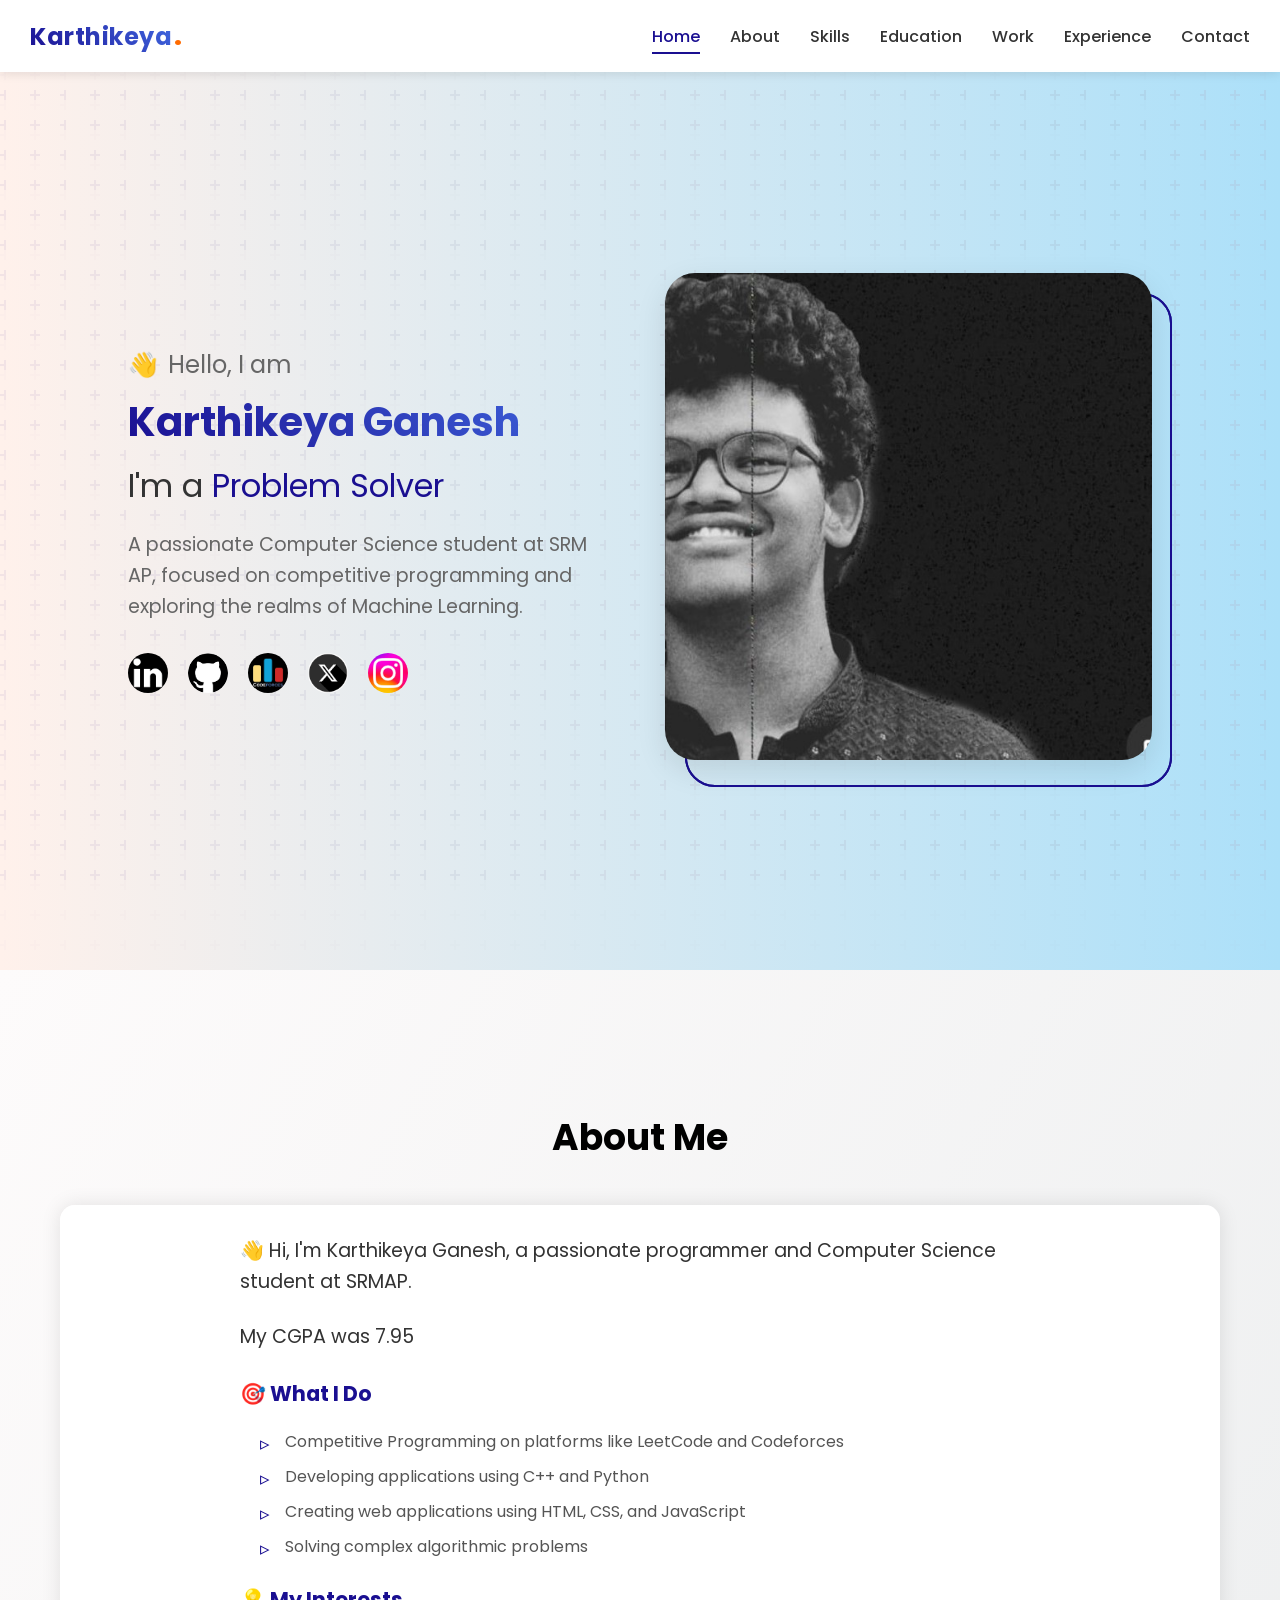
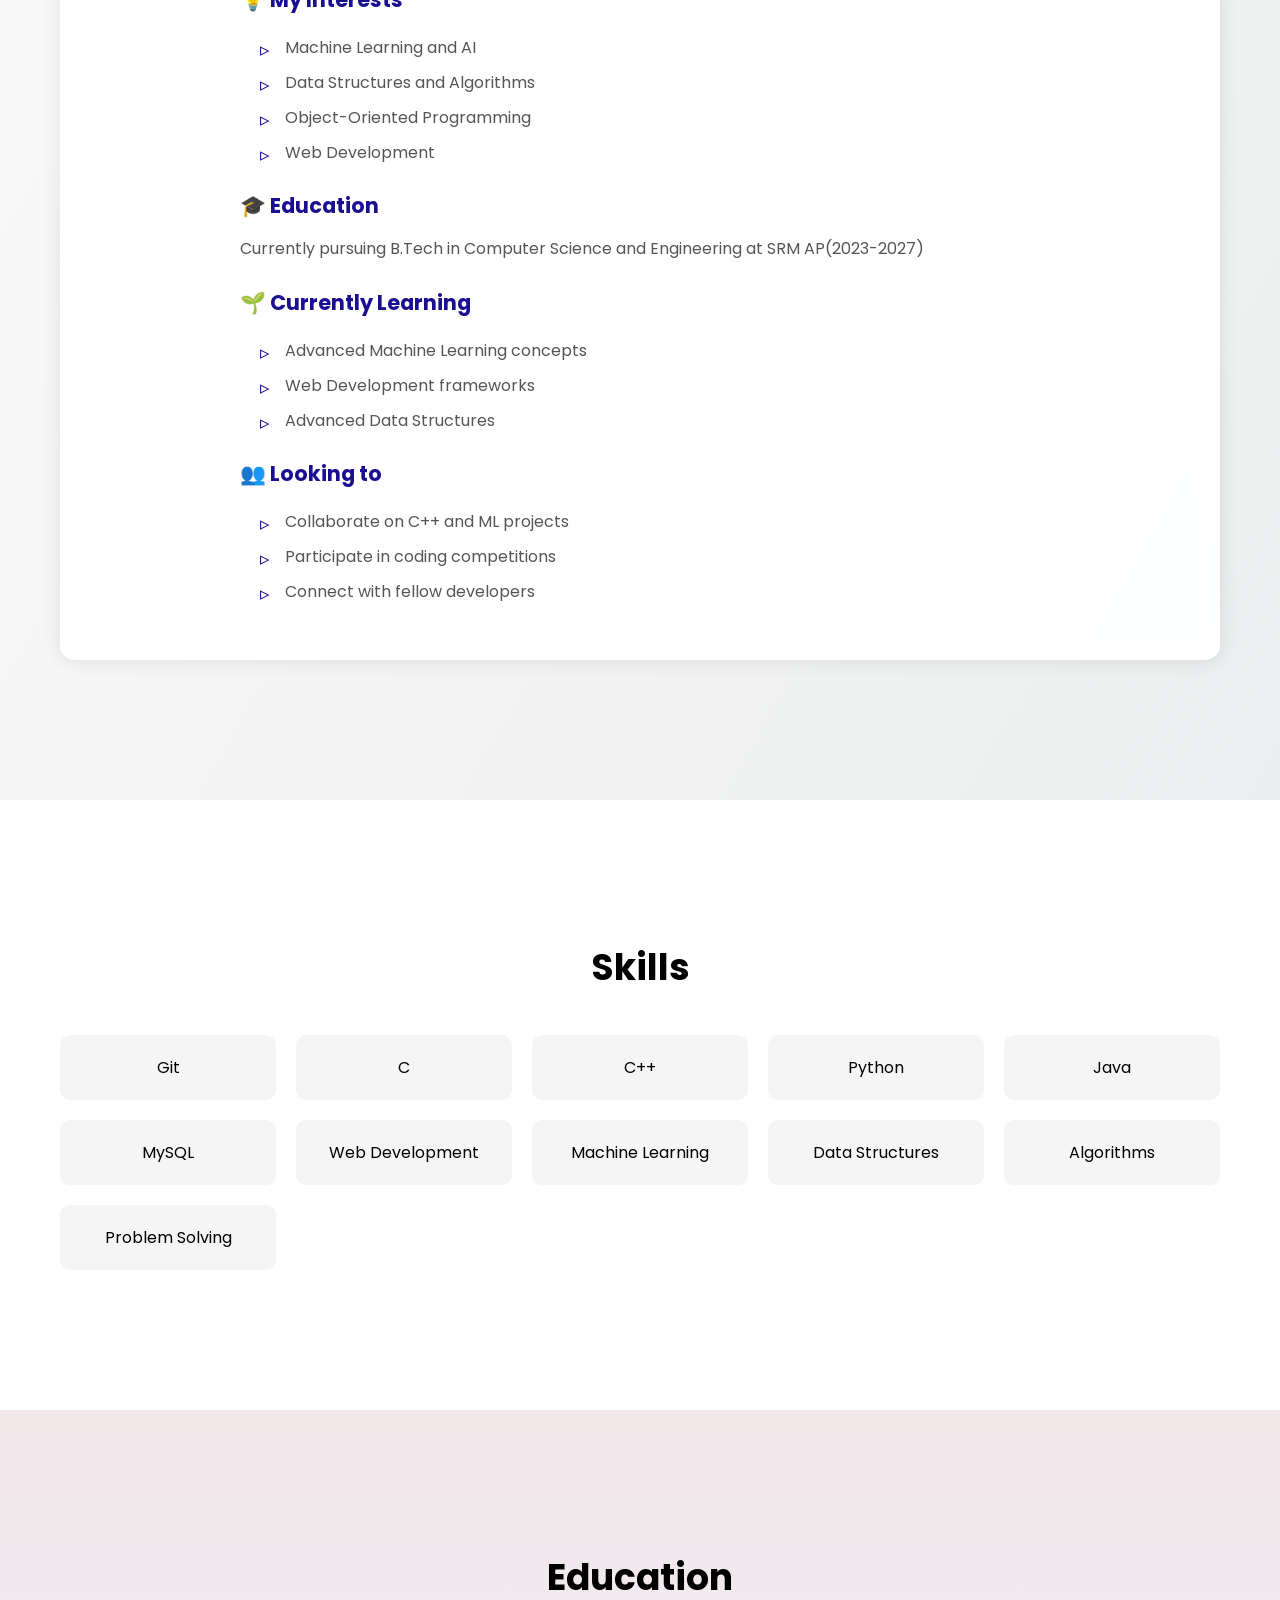
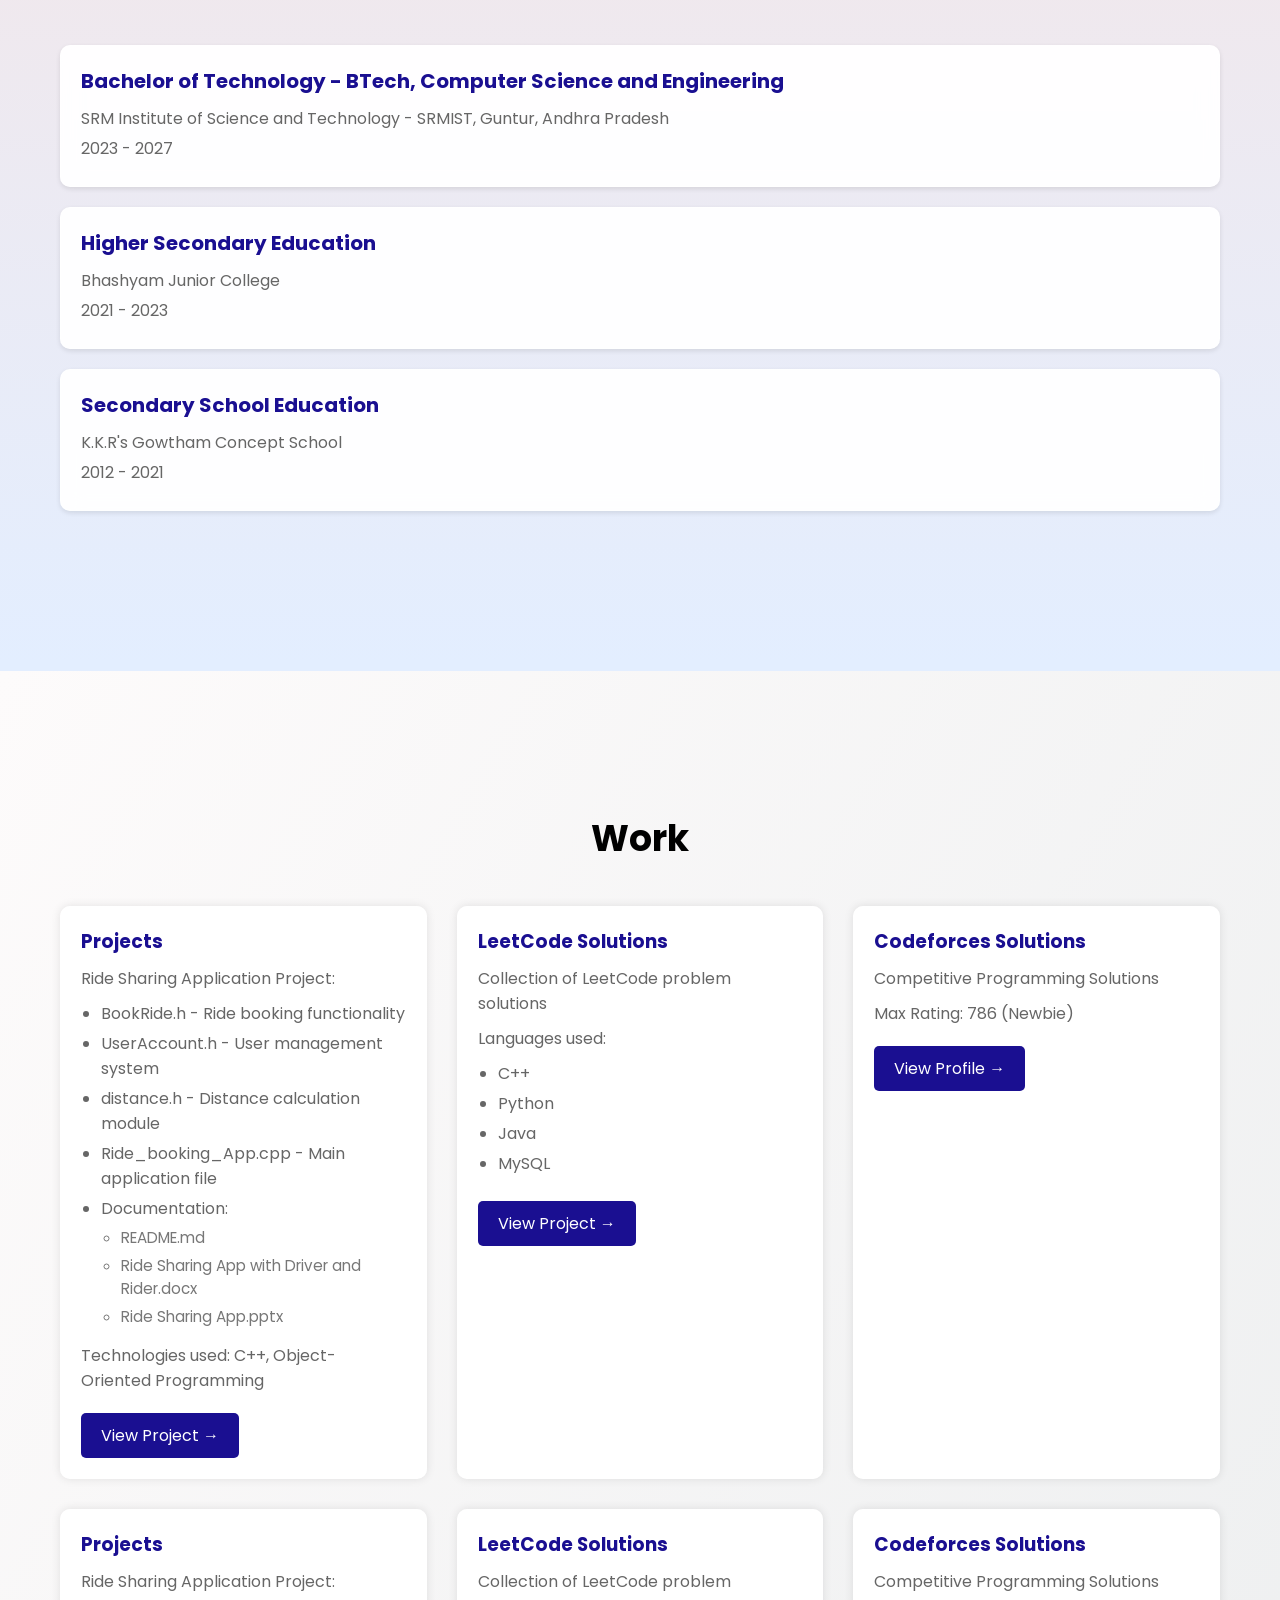
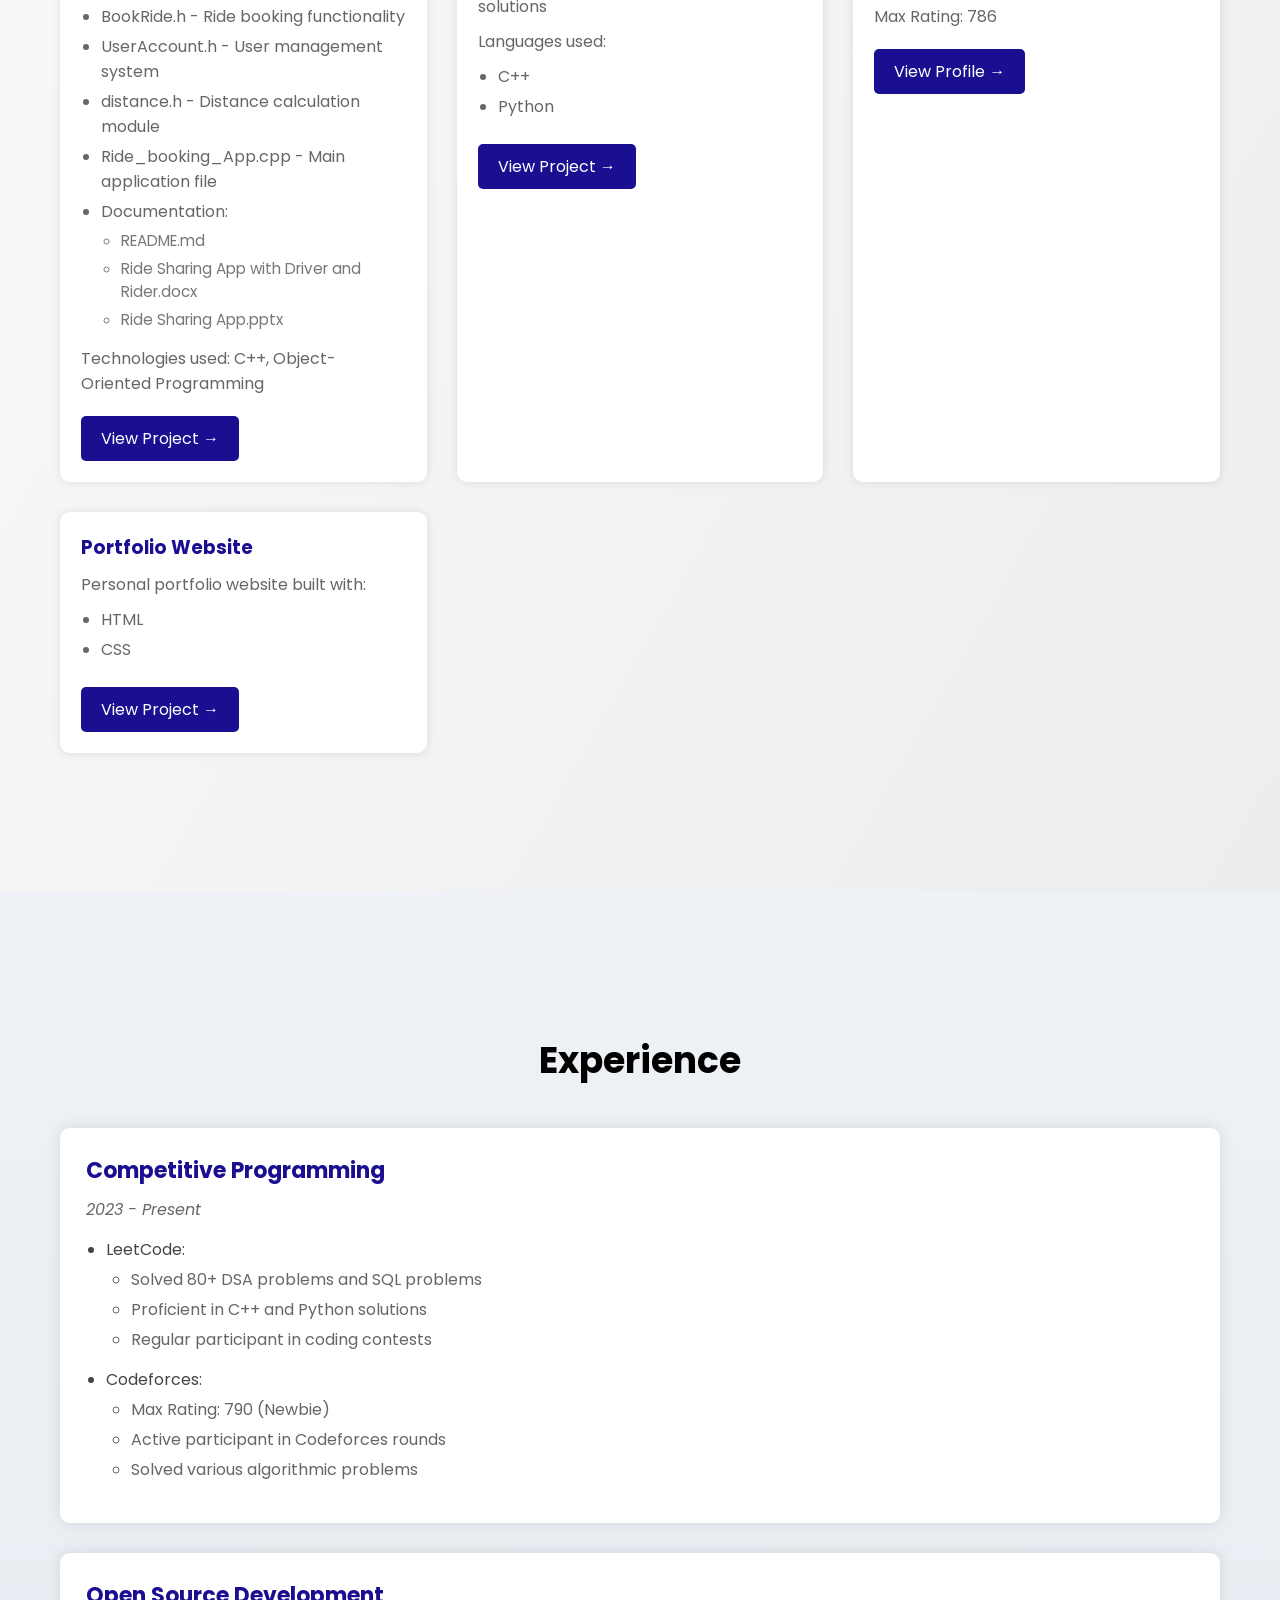
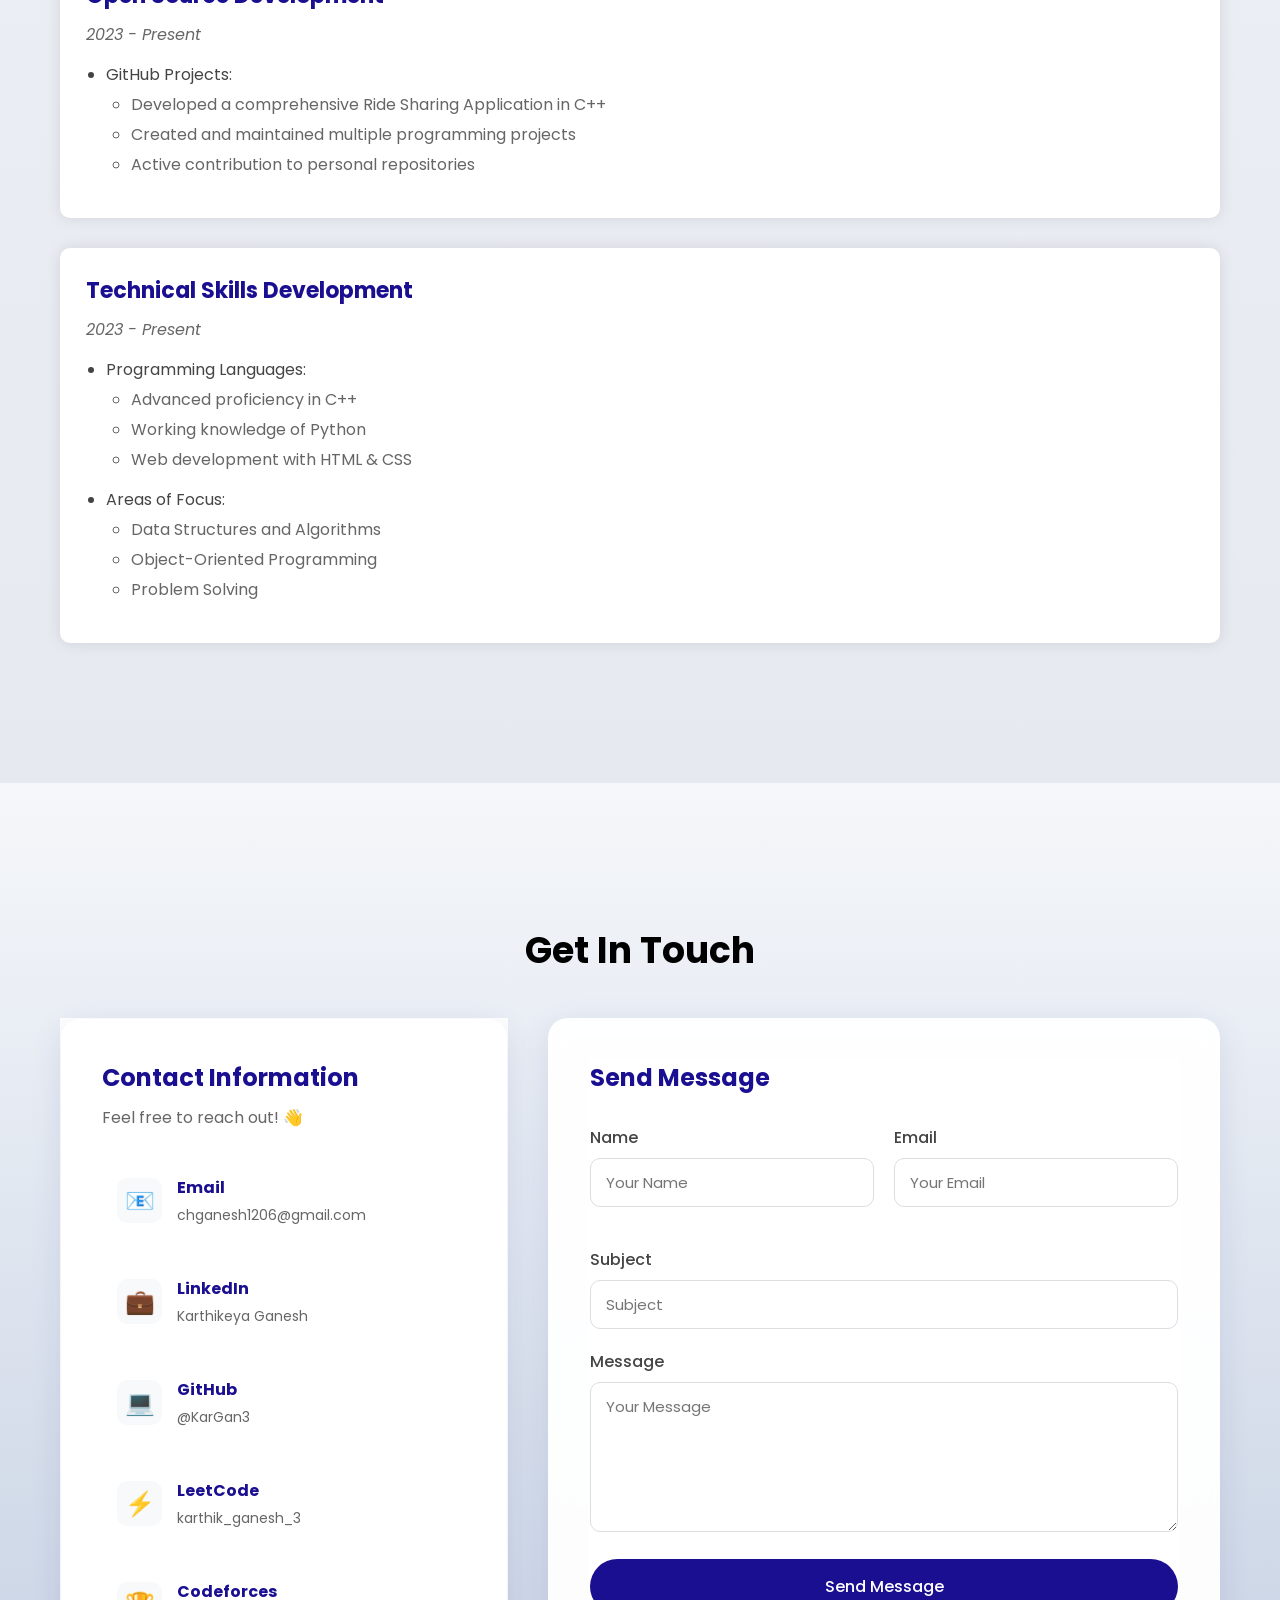
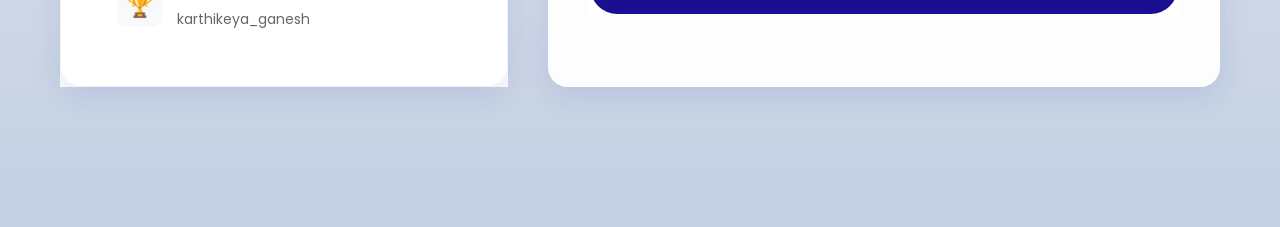
==== commit a78b48c4: "Modify skills section Updated section ID for skills and added Git skill item." ====
--- a/index.html
+++ b/index.html
@@ -121,10 +121,11 @@
     </div>
   </section>
 
-  <section id="skills">
+  <section id="">
     <div class="container">
       <h2>Skills</h2>
       <div class="skills-grid">
+        <div class="skill-item">Git</div>  
         <div class="skill-item">C</div>
         <div class="skill-item">C++</div>
         <div class="skill-item">Python</div>
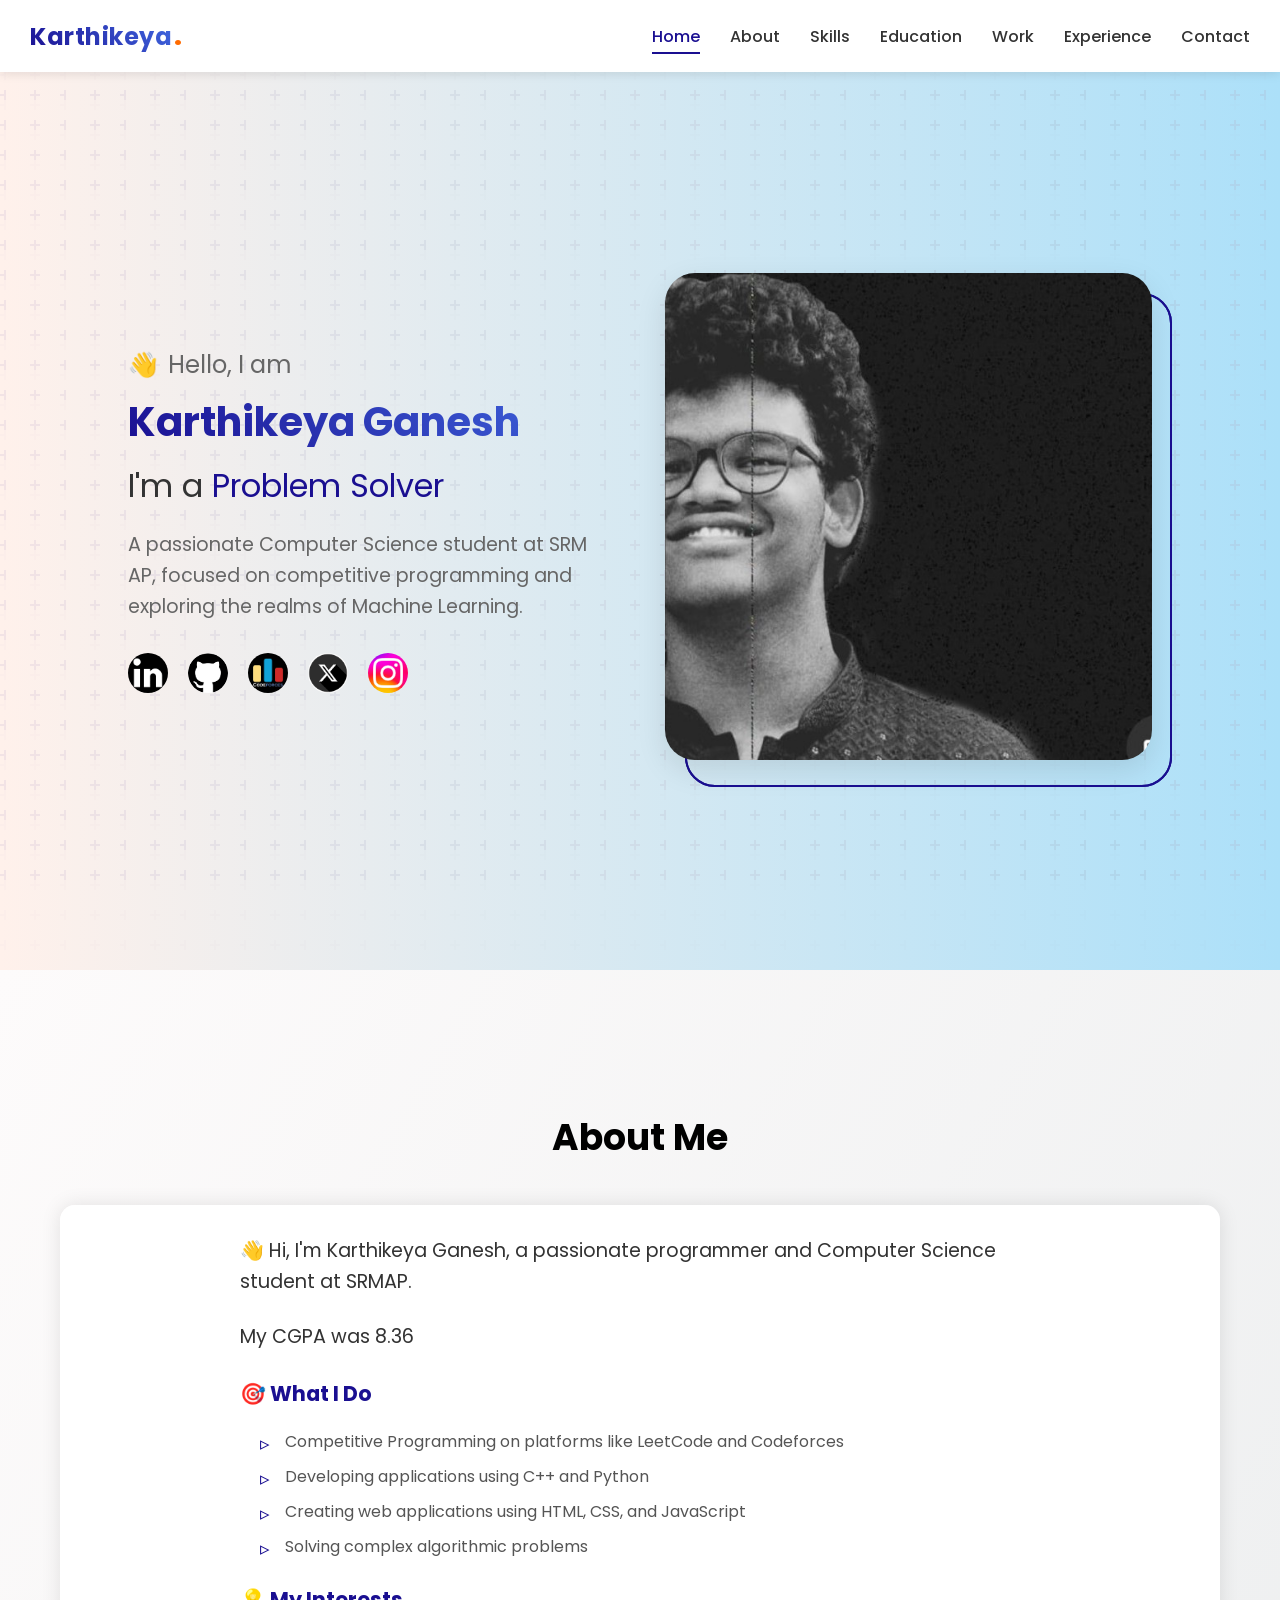
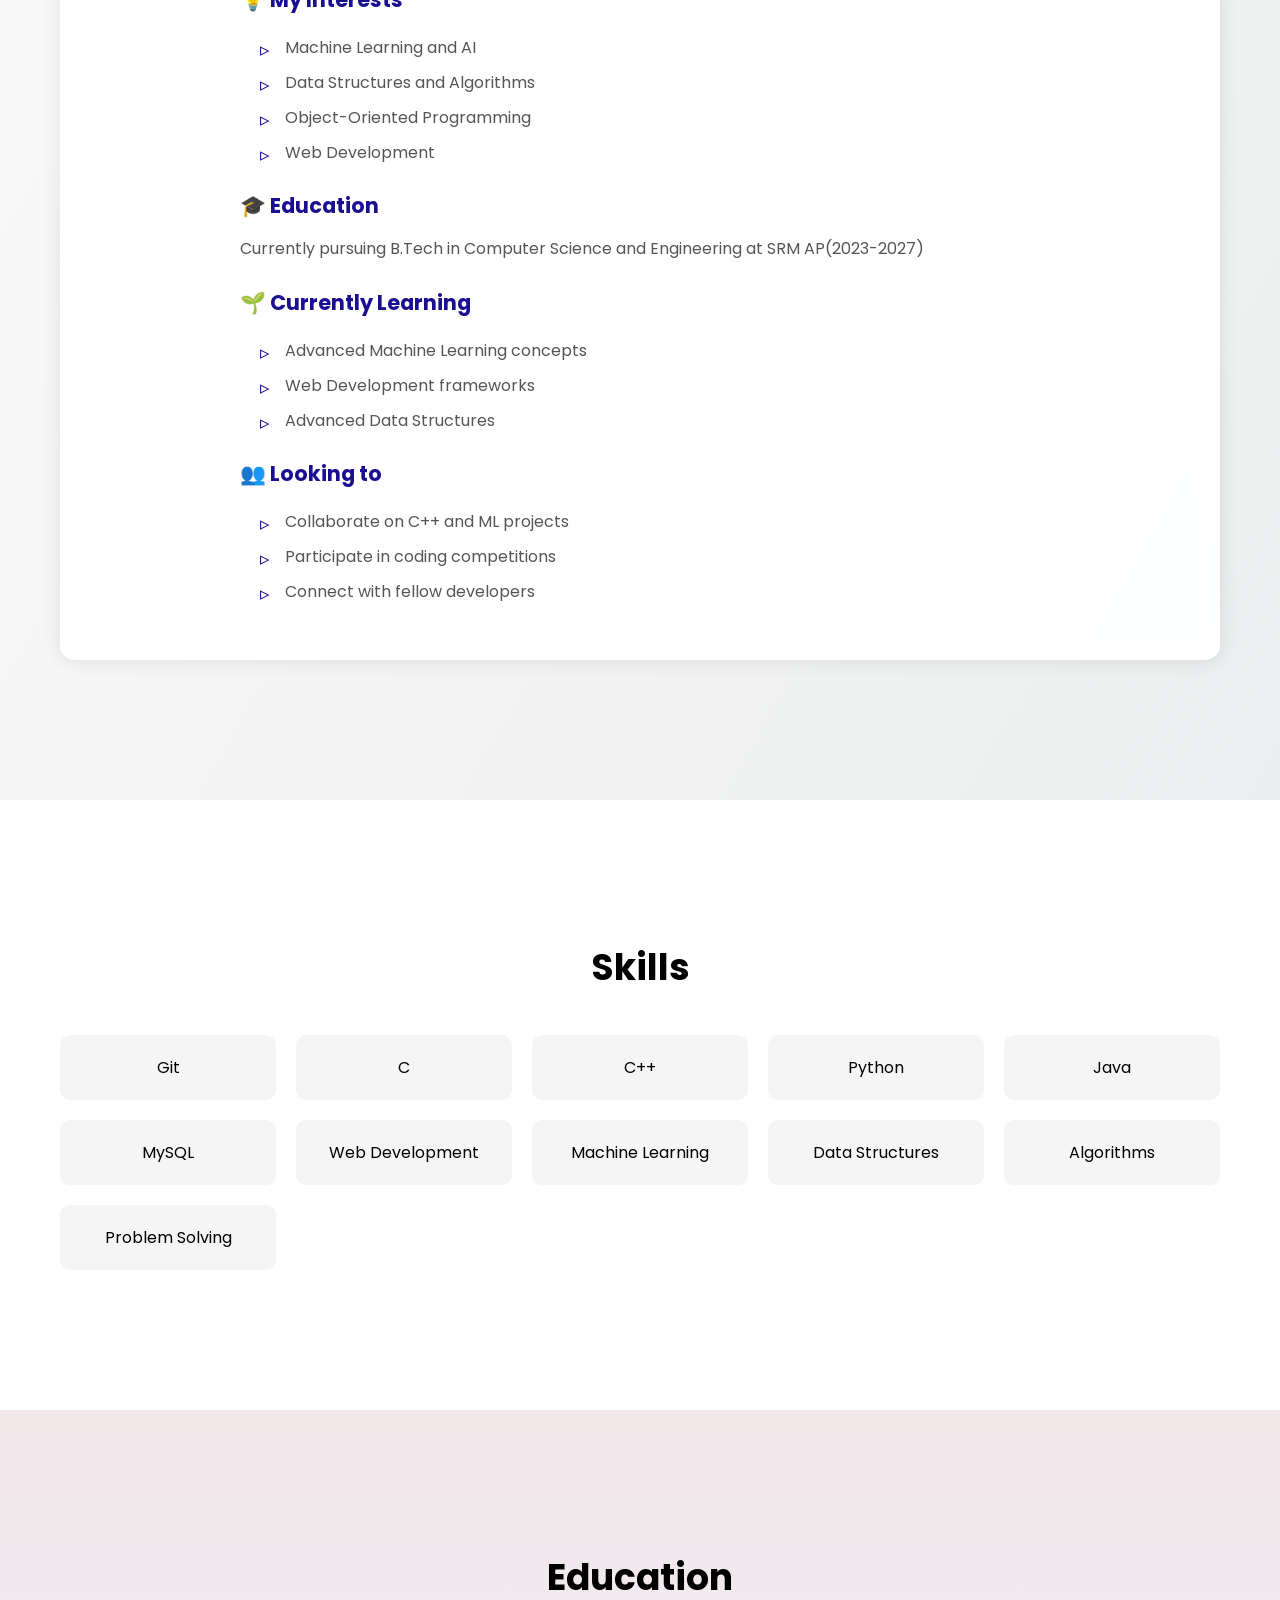
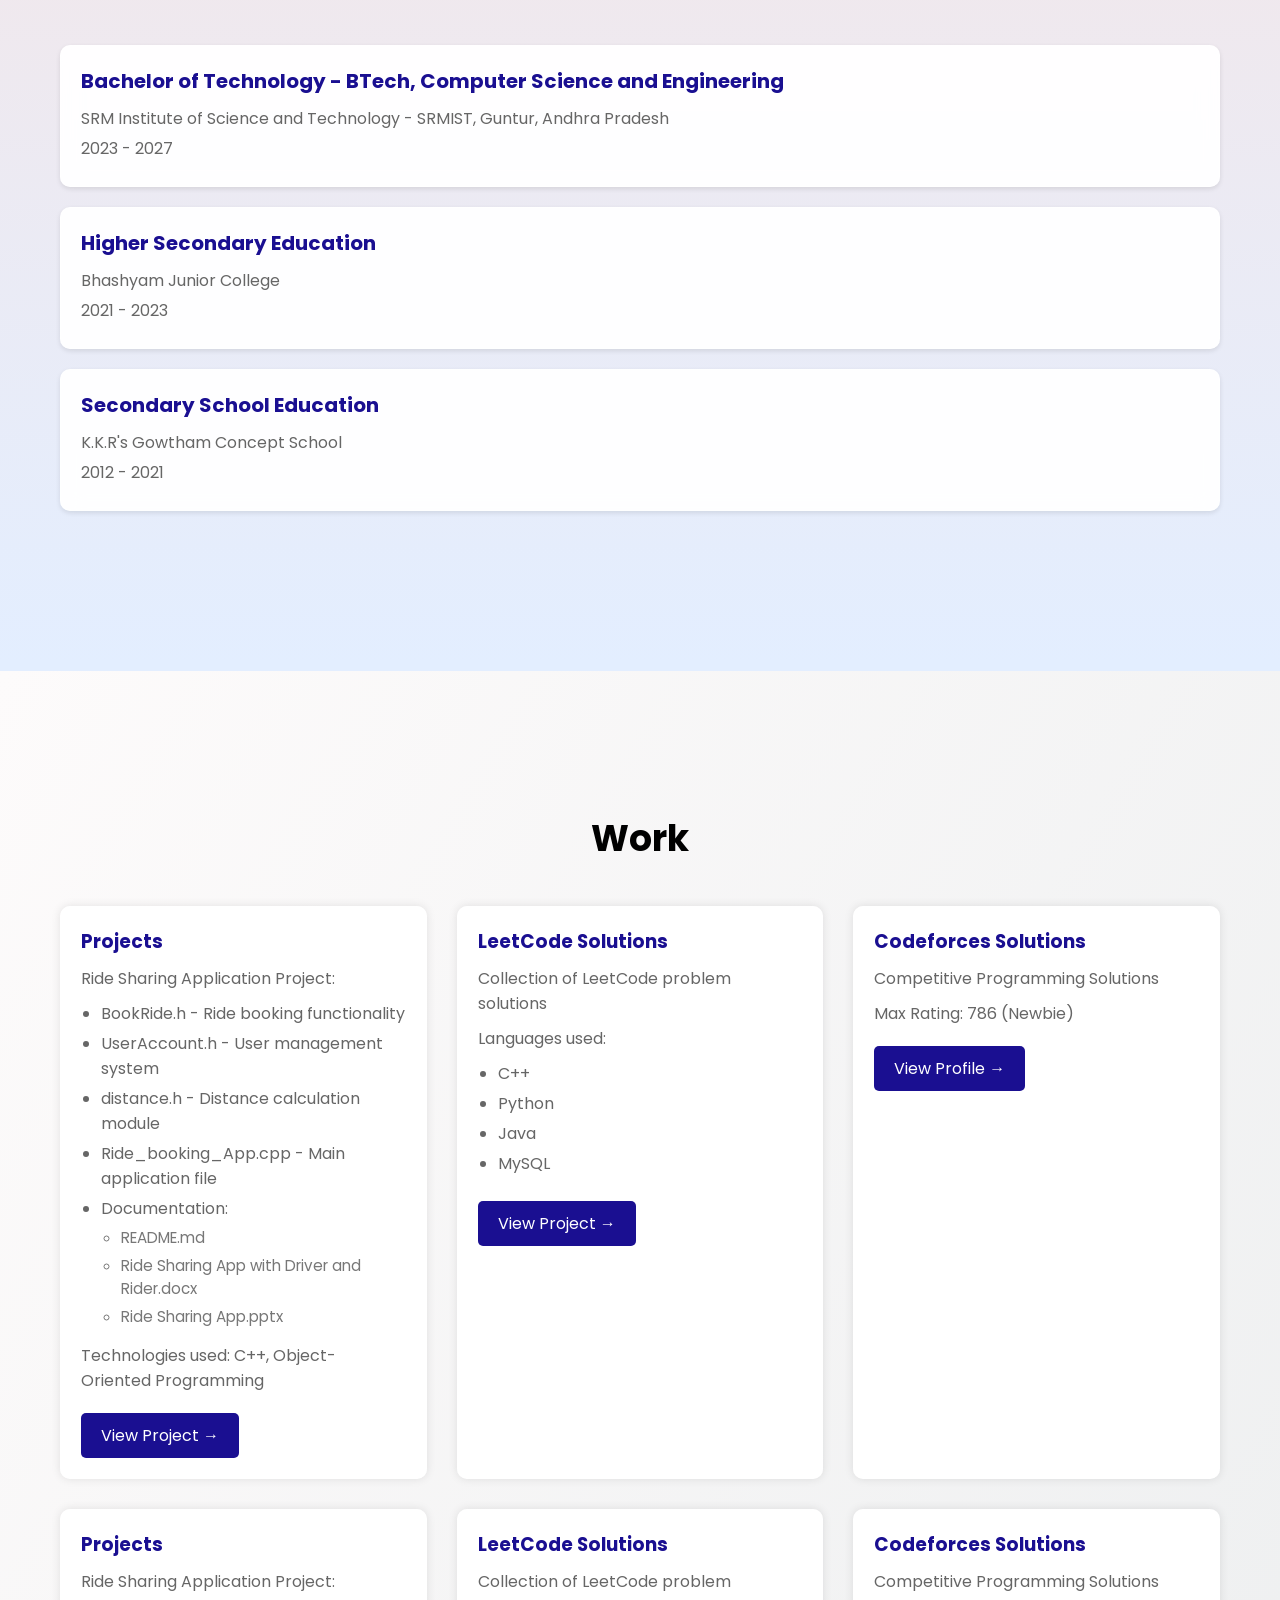
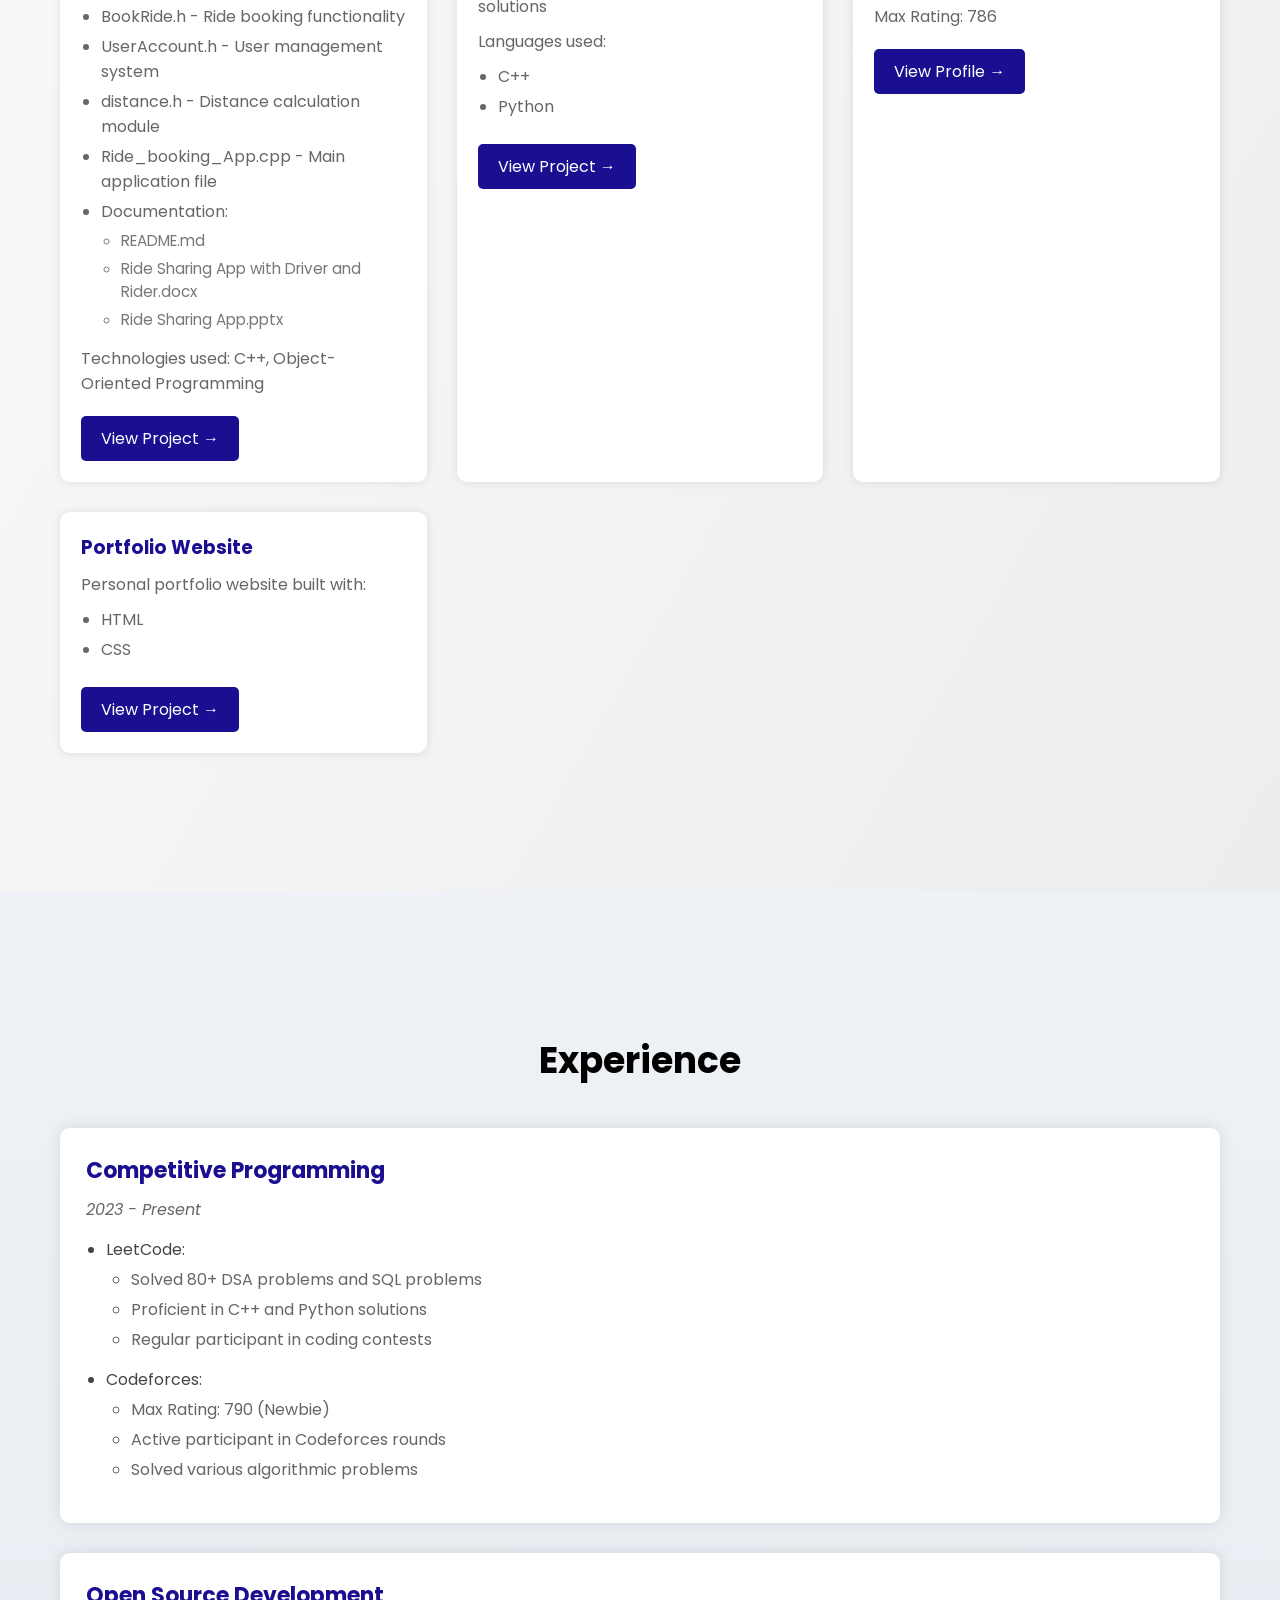
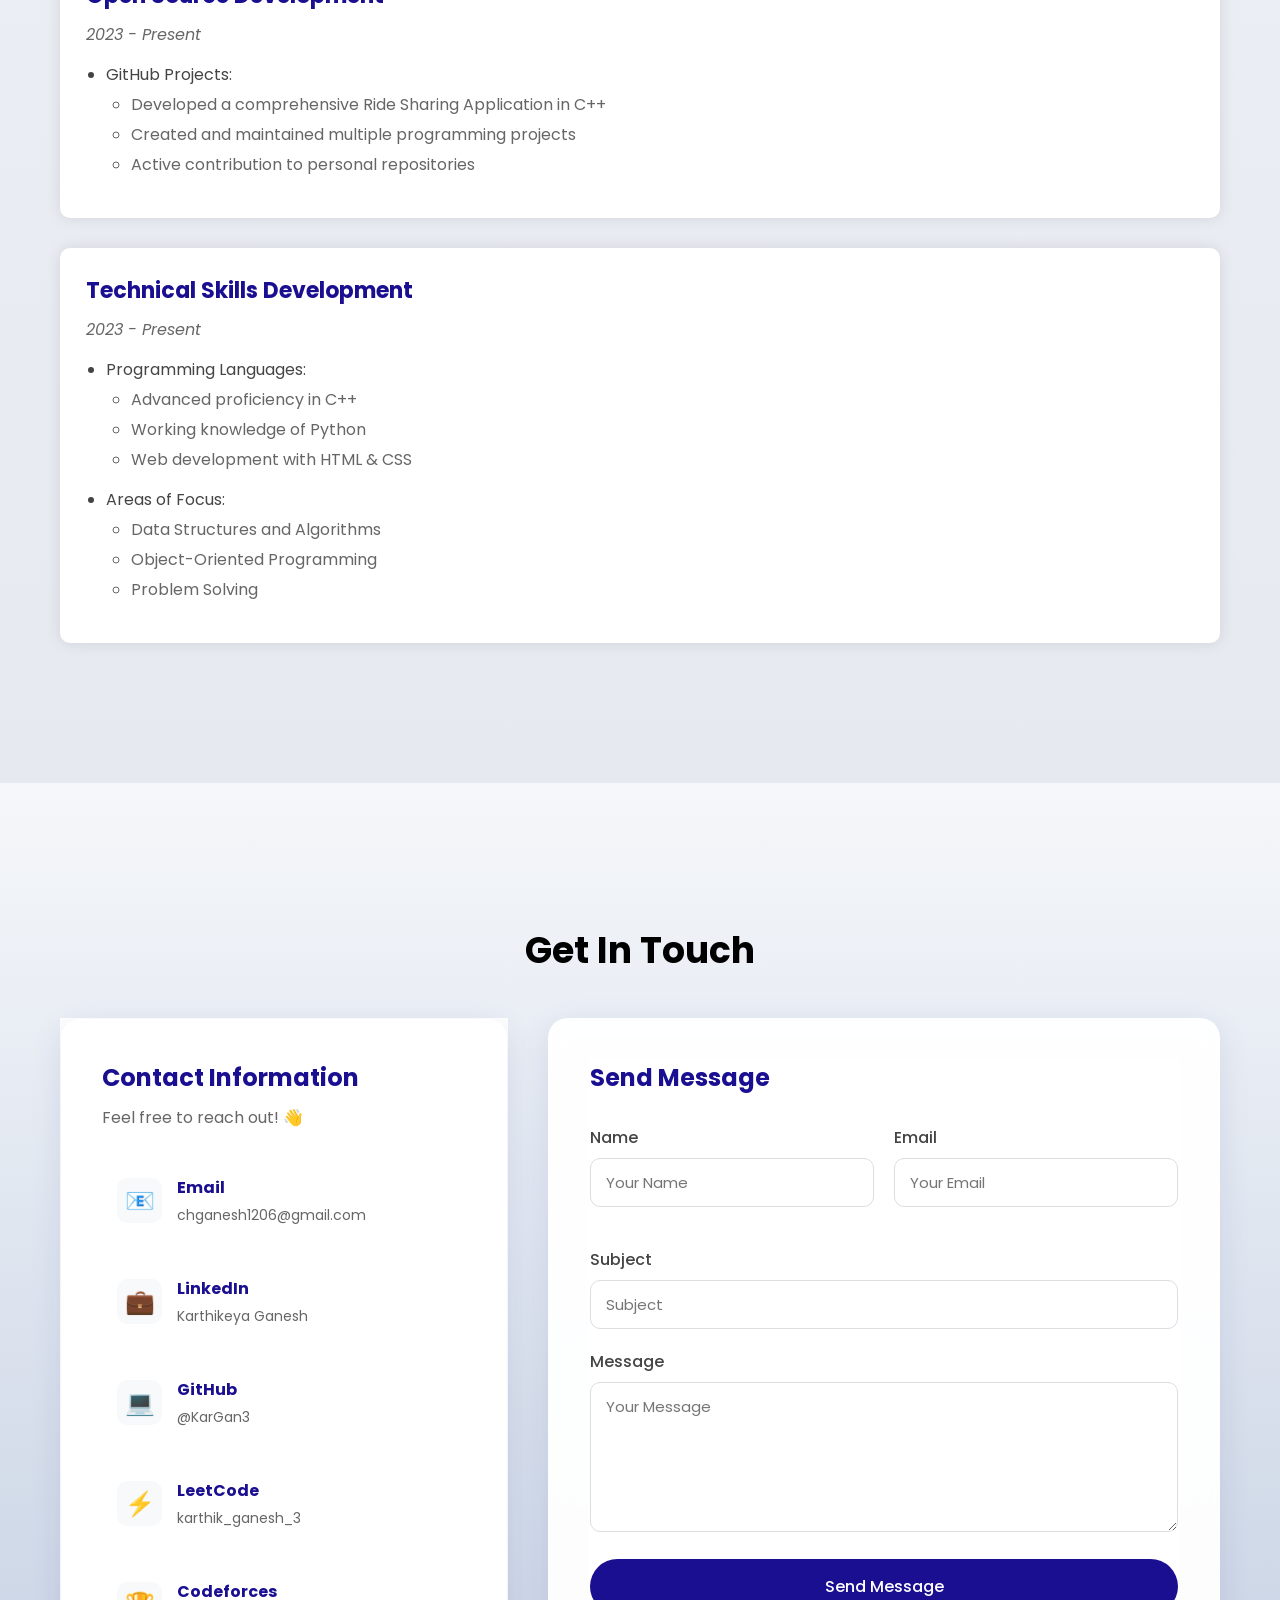
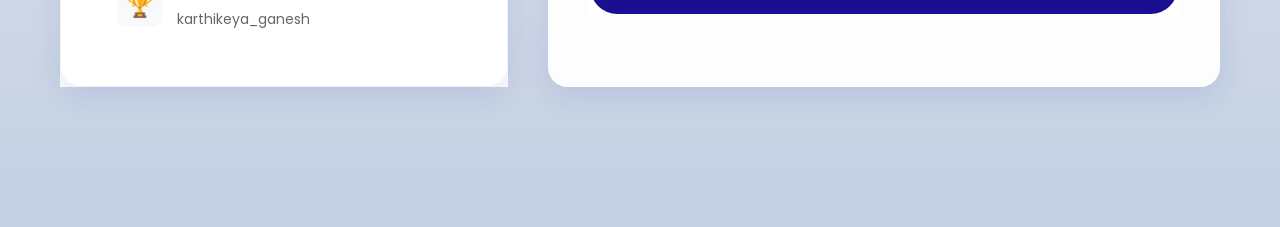
==== commit a87d6af3: "Grades update" ====
--- a/index.html
+++ b/index.html
@@ -72,7 +72,7 @@
       <div class="about-content">
         <div class="about-text">
           <p class="about-intro">👋 Hi, I'm Karthikeya Ganesh, a passionate programmer and Computer Science student at SRMAP.</p>
-          <p class="about-intro"> My CGPA was 7.95 </p>
+          <p class="about-intro"> My CGPA was 8.36 </p>
           
           <div class="about-section">
             <h3>🎯 What I Do</h3>
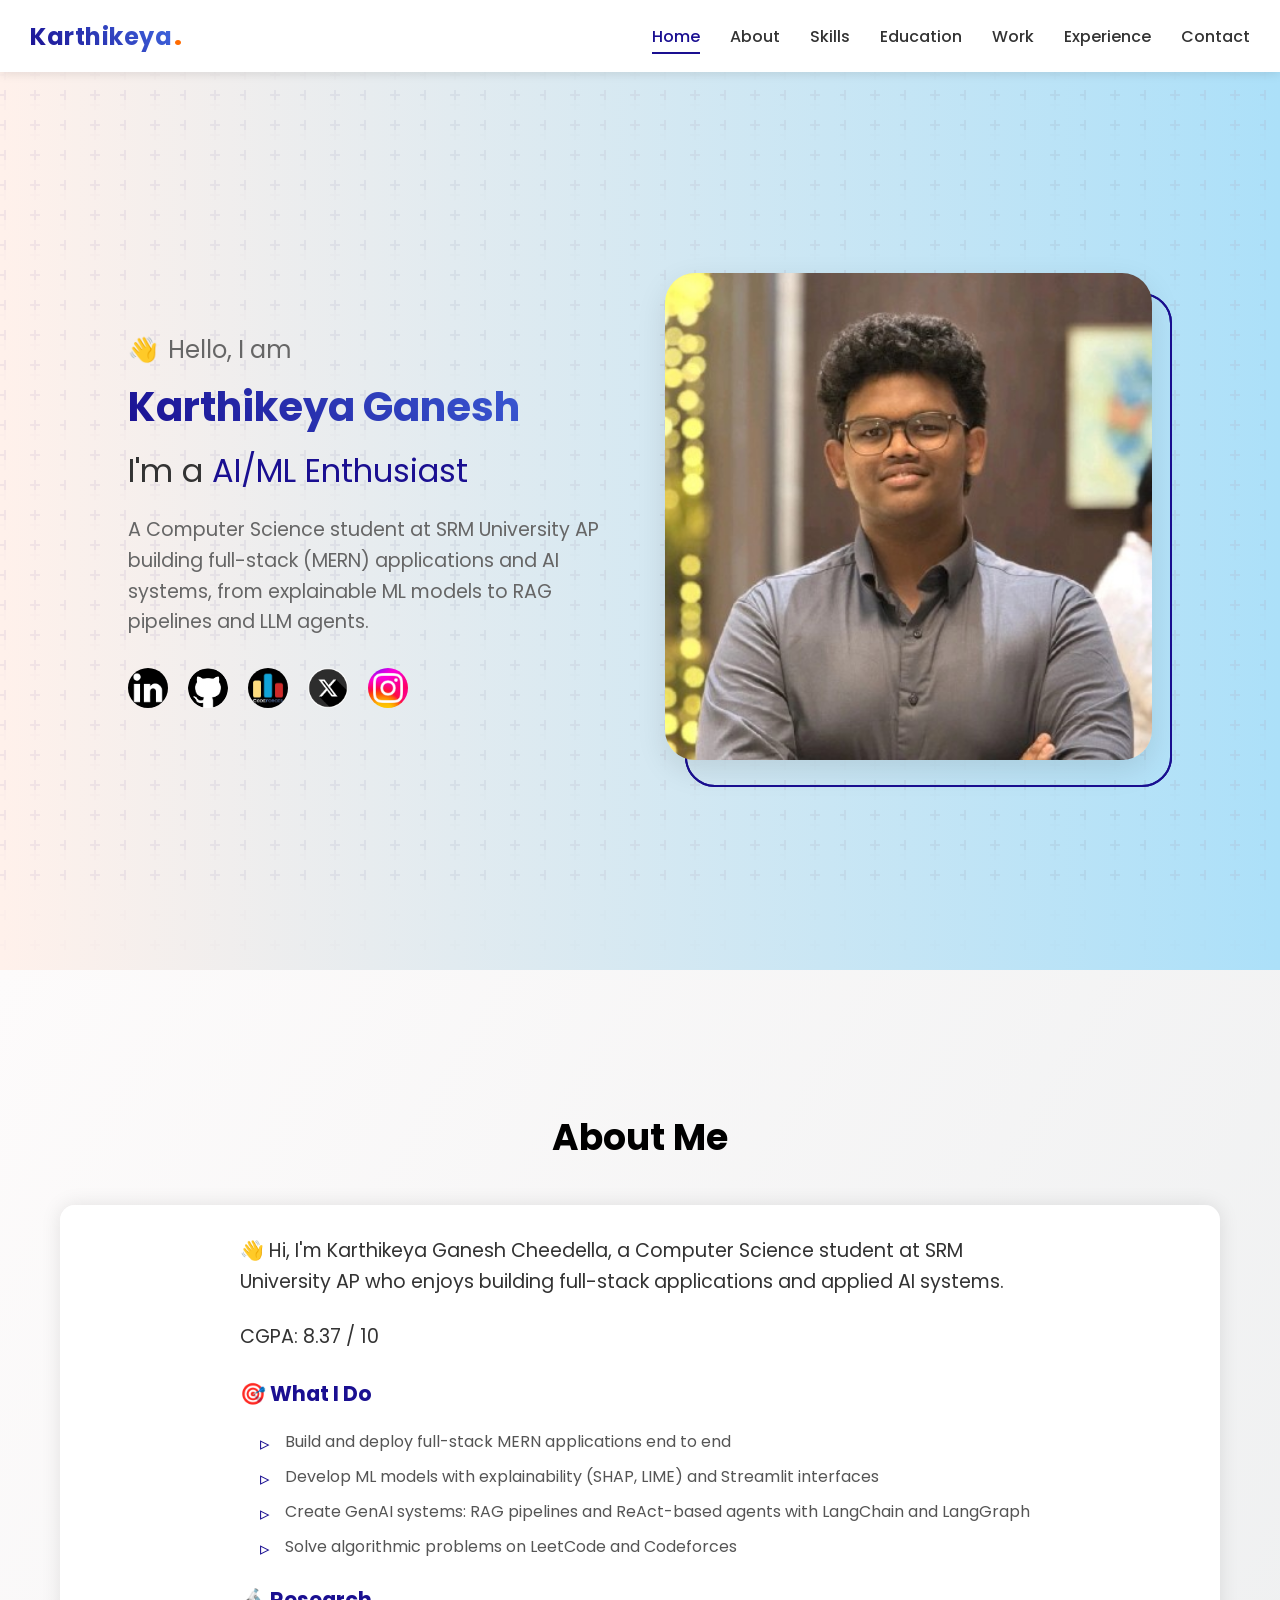
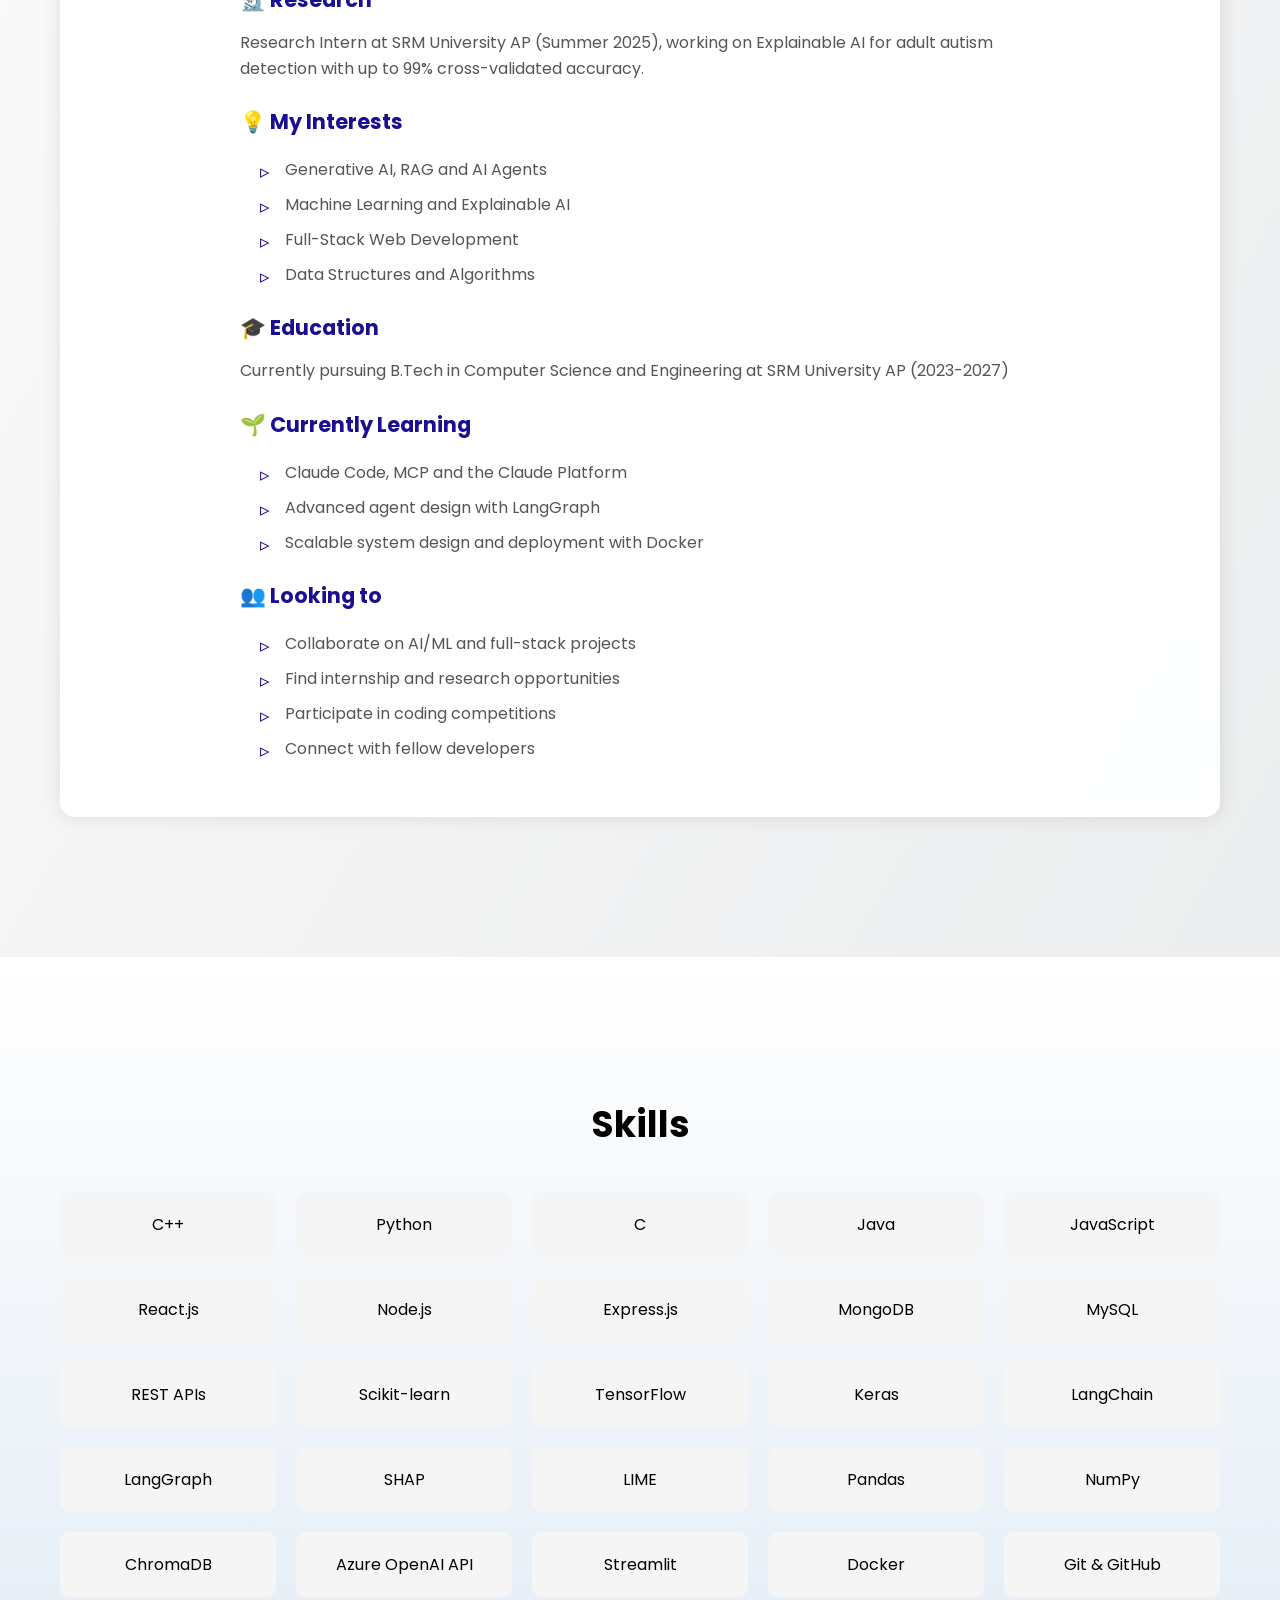
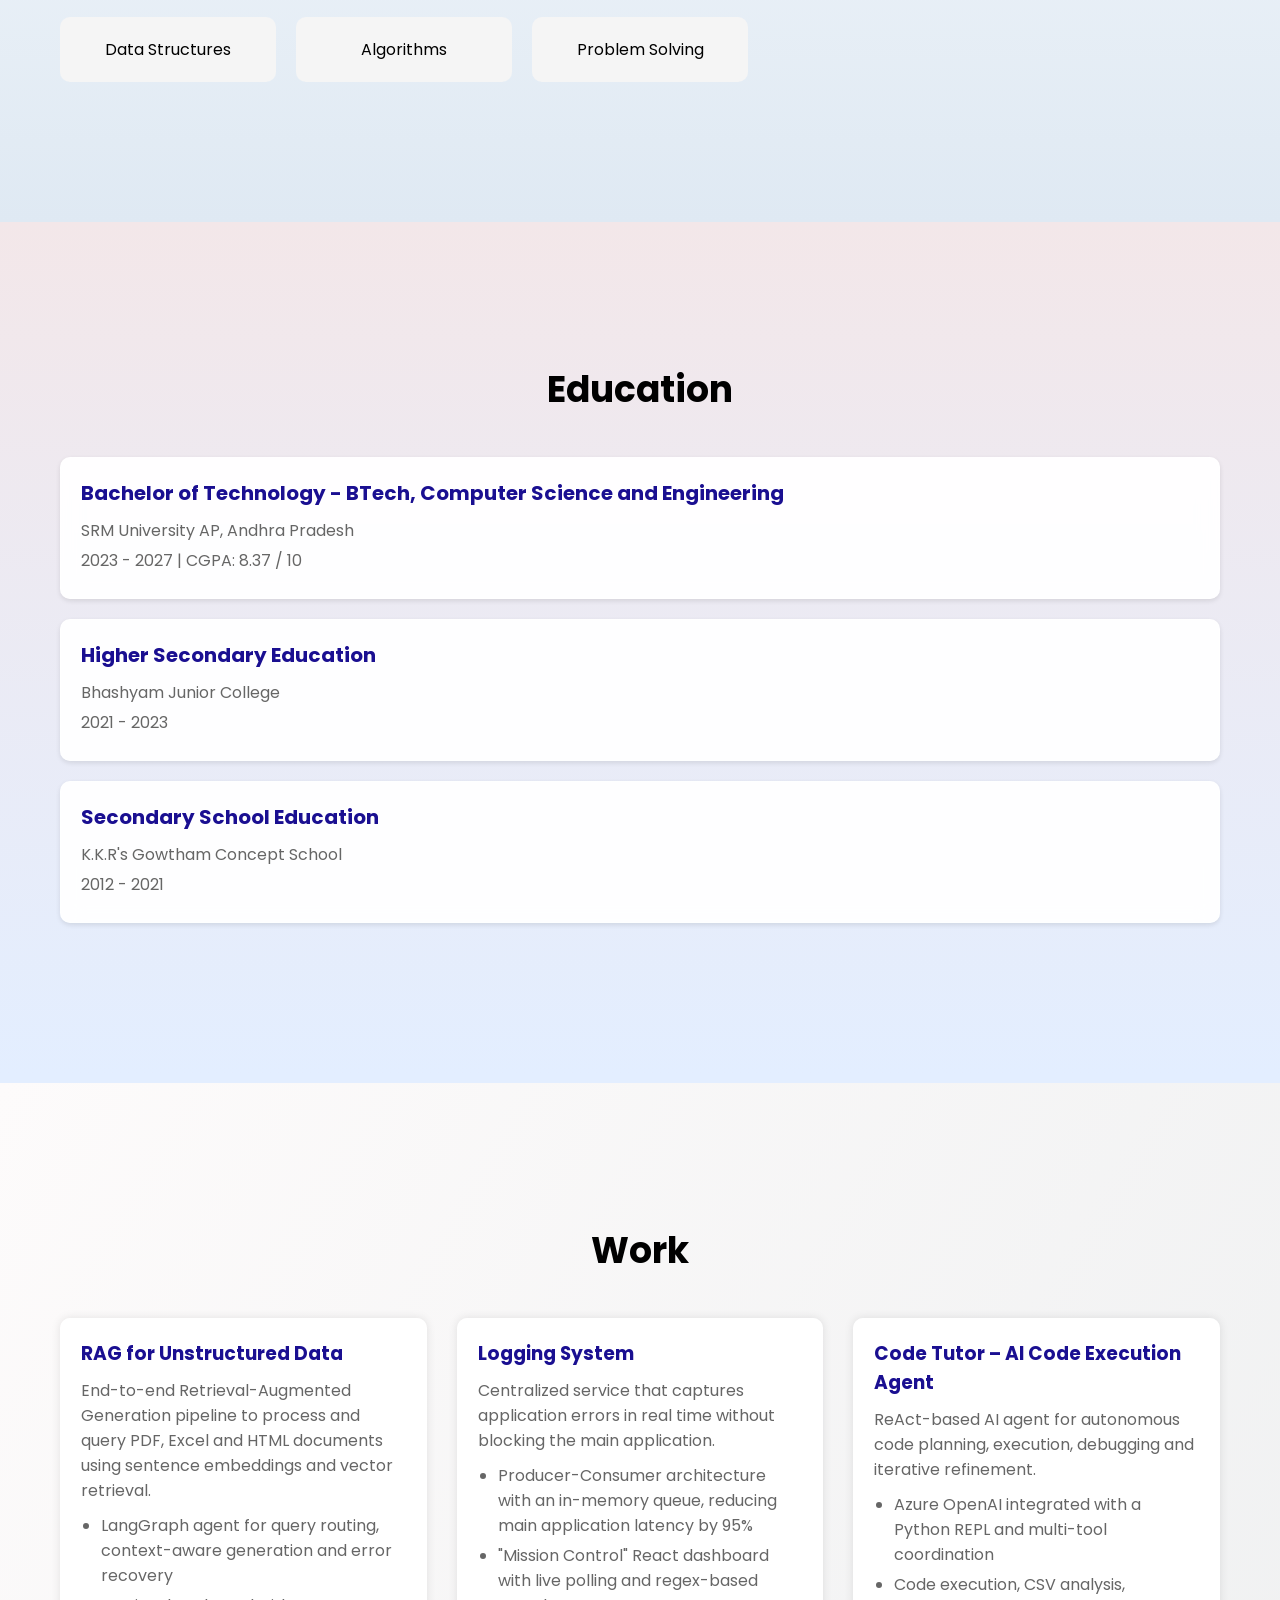
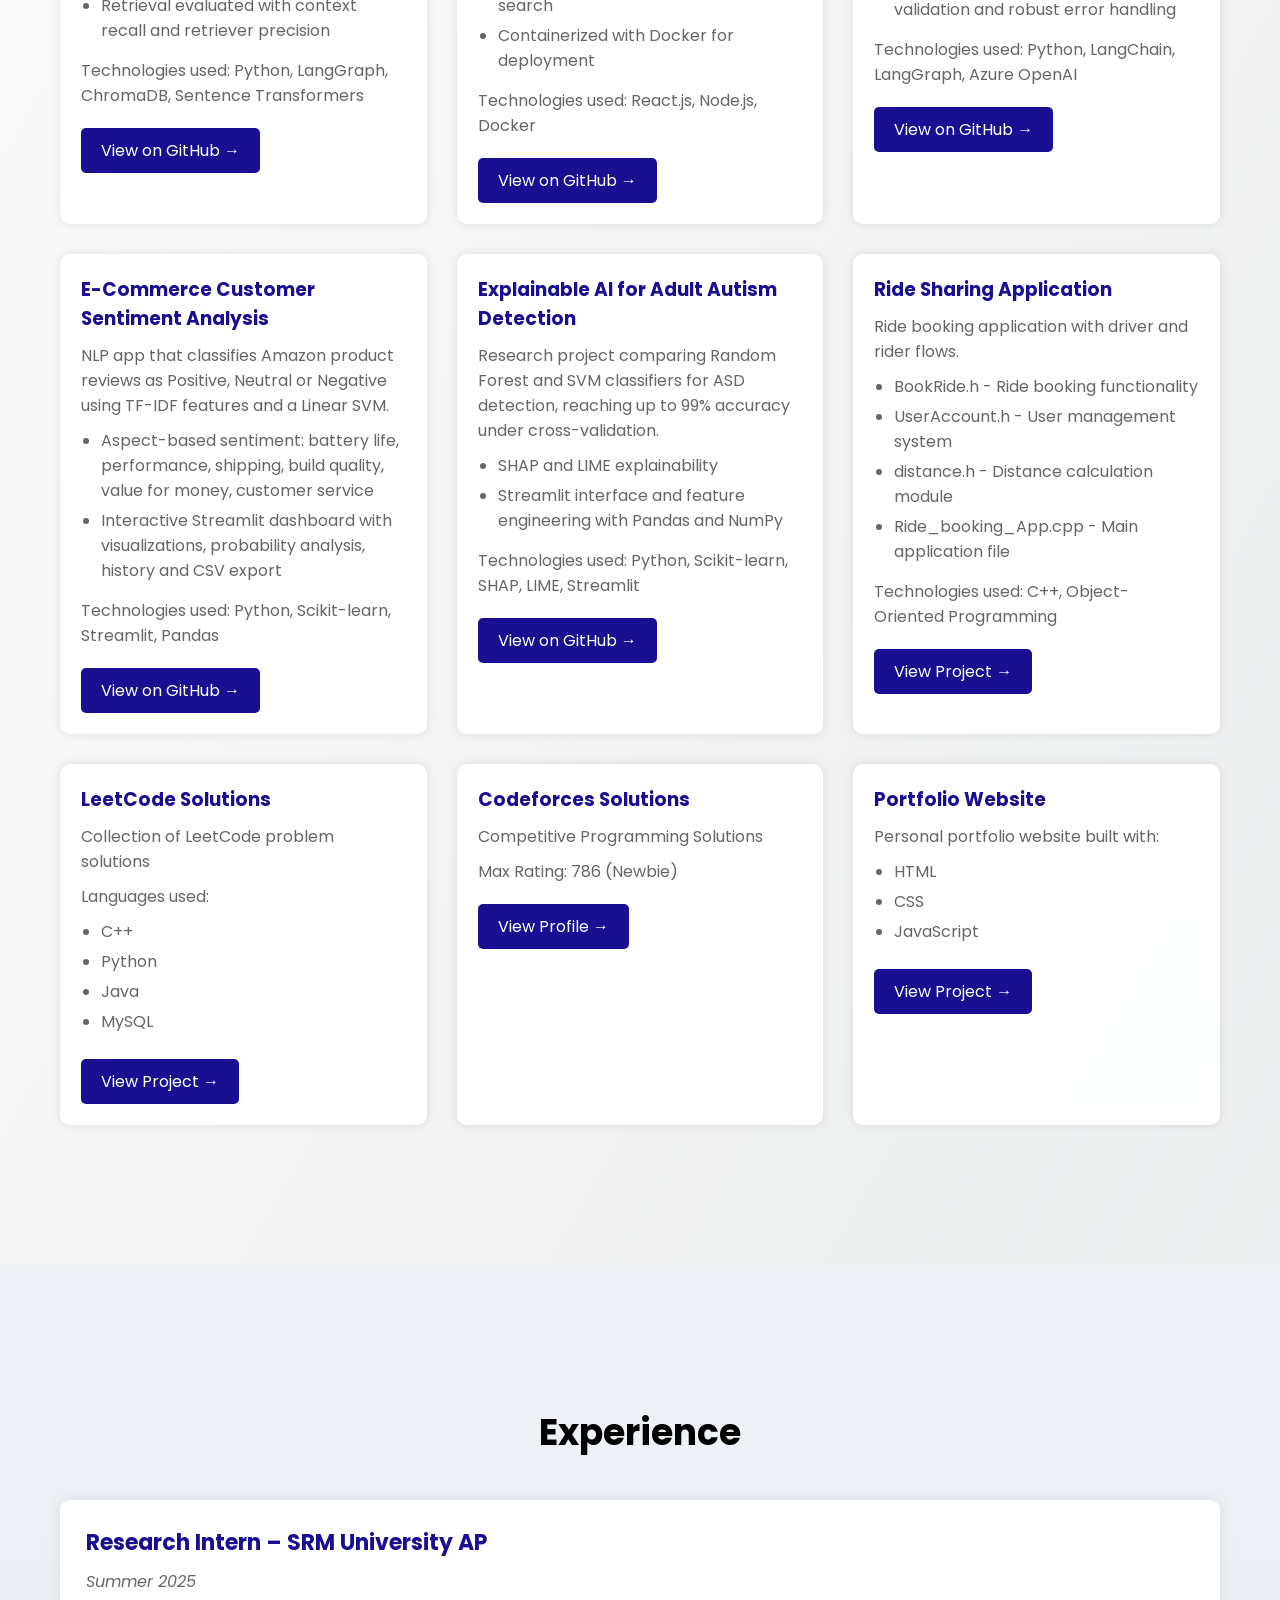
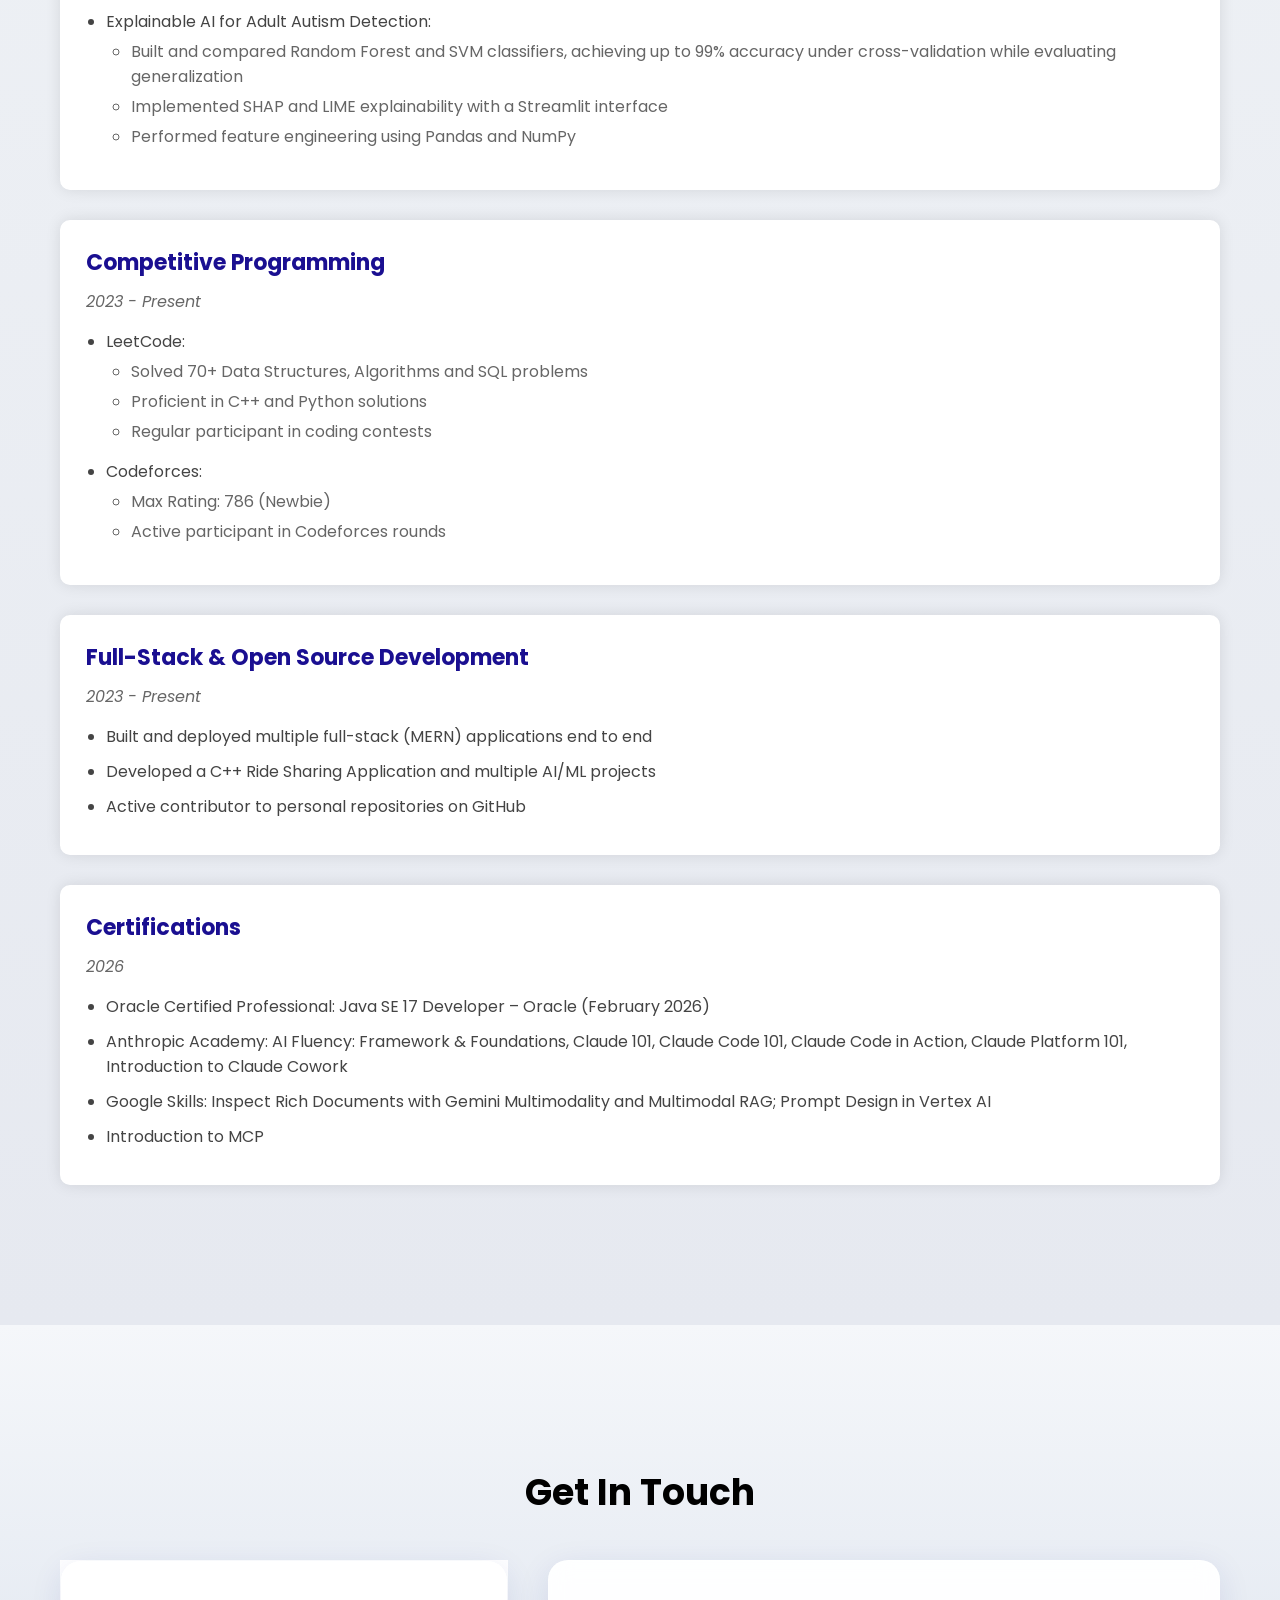
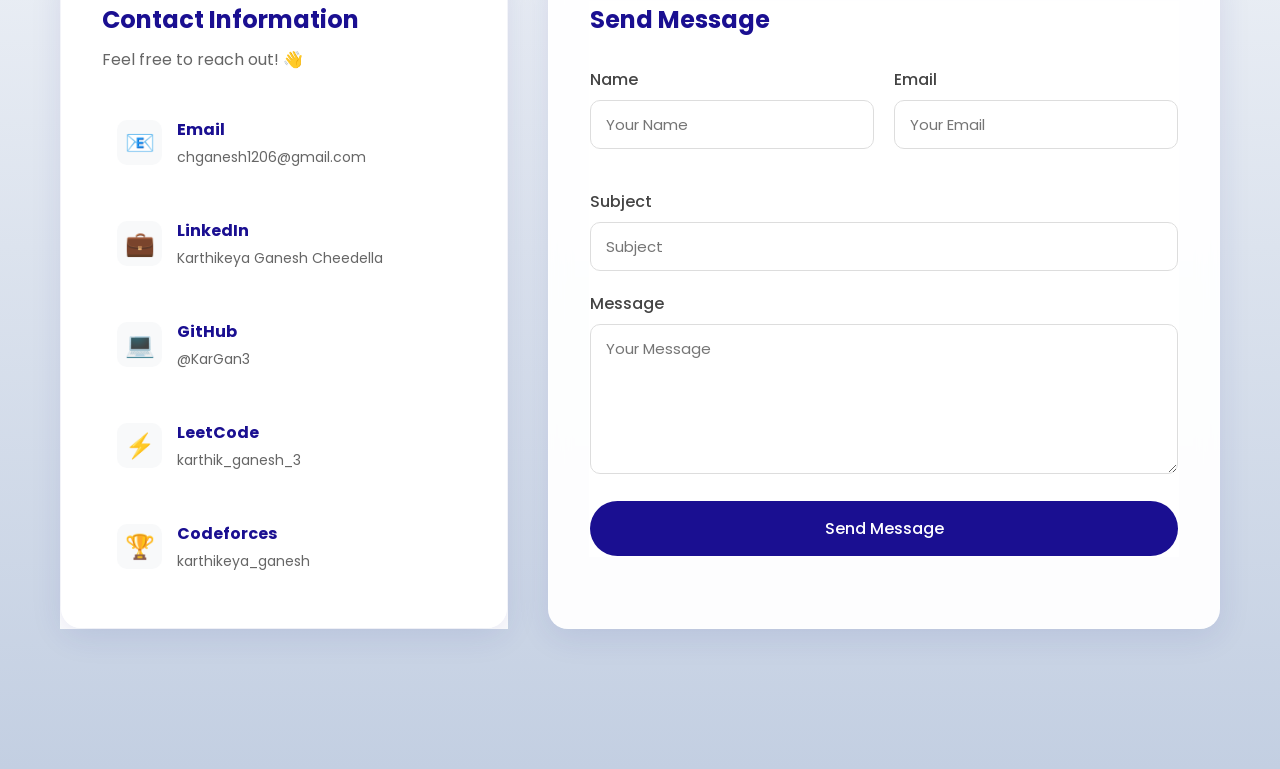
==== commit 273892ef: "Revise portfolio information and enhance descriptions Updated portfolio details and improved content" ====
--- a/index.html
+++ b/index.html
@@ -3,7 +3,7 @@
 <head>
   <meta charset="UTF-8">
   <meta name="viewport" content="width=device-width, initial-scale=1.0">
-  <title>Portfolio</title>
+  <title>Karthikeya Ganesh | Portfolio</title>
   <link rel="stylesheet" href="portfolio.css">
   <link href="https://fonts.googleapis.com/css2?family=Poppins:wght@400;500;600;700&display=swap" rel="stylesheet">
 </head>
@@ -33,17 +33,18 @@
       <div class="typing-container">
         <span class="static-text">I'm a </span>
         <span class="dynamic-text">
-          <span>Programmer</span>
+          <span>Full-Stack Developer</span>
+          <span>AI/ML Enthusiast</span>
+          <span>GenAI Builder</span>
           <span>Problem Solver</span>
-          <span>DSA Enthusiast</span>
         </span>
       </div>
       <p class="bio">
-        A passionate Computer Science student at SRM AP, focused on competitive programming 
-        and exploring the realms of Machine Learning.
+        A Computer Science student at SRM University AP building full-stack (MERN) applications
+        and AI systems, from explainable ML models to RAG pipelines and LLM agents.
       </p>
       <div class="social-links">
-        <a href="https://www.linkedin.com/in/karthikeya-ganesh-0286682b3" target="_blank">
+        <a href="https://www.linkedin.com/in/karthikeya-ganesh-cheedella-0b69b827b/" target="_blank">
           <img src="images/linkedin.png" alt="LinkedIn">
         </a>
         <a href="https://github.com/KarGan3" target="_blank">
@@ -71,47 +72,53 @@
       <h2>About Me</h2>
       <div class="about-content">
         <div class="about-text">
-          <p class="about-intro">👋 Hi, I'm Karthikeya Ganesh, a passionate programmer and Computer Science student at SRMAP.</p>
-          <p class="about-intro"> My CGPA was 8.36 </p>
-          
+          <p class="about-intro">👋 Hi, I'm Karthikeya Ganesh Cheedella, a Computer Science student at SRM University AP who enjoys building full-stack applications and applied AI systems.</p>
+          <p class="about-intro">CGPA: 8.37 / 10</p>
+
           <div class="about-section">
             <h3>🎯 What I Do</h3>
             <ul>
-              <li>Competitive Programming on platforms like LeetCode and Codeforces</li>
-              <li>Developing applications using C++ and Python</li>
-              <li>Creating web applications using HTML, CSS, and JavaScript</li>
-              <li>Solving complex algorithmic problems</li>
+              <li>Build and deploy full-stack MERN applications end to end</li>
+              <li>Develop ML models with explainability (SHAP, LIME) and Streamlit interfaces</li>
+              <li>Create GenAI systems: RAG pipelines and ReAct-based agents with LangChain and LangGraph</li>
+              <li>Solve algorithmic problems on LeetCode and Codeforces</li>
             </ul>
+          </div>
+
+          <div class="about-section">
+            <h3>🔬 Research</h3>
+            <p>Research Intern at SRM University AP (Summer 2025), working on Explainable AI for adult autism detection with up to 99% cross-validated accuracy.</p>
           </div>
 
           <div class="about-section">
             <h3>💡 My Interests</h3>
             <ul>
-              <li>Machine Learning and AI</li>
+              <li>Generative AI, RAG and AI Agents</li>
+              <li>Machine Learning and Explainable AI</li>
+              <li>Full-Stack Web Development</li>
               <li>Data Structures and Algorithms</li>
-              <li>Object-Oriented Programming</li>
-              <li>Web Development</li>
             </ul>
           </div>
 
           <div class="about-section">
             <h3>🎓 Education</h3>
-            <p>Currently pursuing B.Tech in Computer Science and Engineering at SRM AP(2023-2027)</p>
+            <p>Currently pursuing B.Tech in Computer Science and Engineering at SRM University AP (2023-2027)</p>
           </div>
 
           <div class="about-section">
             <h3>🌱 Currently Learning</h3>
             <ul>
-              <li>Advanced Machine Learning concepts</li>
-              <li>Web Development frameworks</li>
-              <li>Advanced Data Structures</li>
+              <li>Claude Code, MCP and the Claude Platform</li>
+              <li>Advanced agent design with LangGraph</li>
+              <li>Scalable system design and deployment with Docker</li>
             </ul>
           </div>
 
           <div class="about-section">
             <h3>👥 Looking to</h3>
             <ul>
-              <li>Collaborate on C++ and ML projects</li>
+              <li>Collaborate on AI/ML and full-stack projects</li>
+              <li>Find internship and research opportunities</li>
               <li>Participate in coding competitions</li>
               <li>Connect with fellow developers</li>
             </ul>
@@ -121,18 +128,35 @@
     </div>
   </section>
 
-  <section id="">
+  <section id="skills">
     <div class="container">
       <h2>Skills</h2>
       <div class="skills-grid">
-        <div class="skill-item">Git</div>  
-        <div class="skill-item">C</div>
         <div class="skill-item">C++</div>
         <div class="skill-item">Python</div>
+        <div class="skill-item">C</div>
         <div class="skill-item">Java</div>
+        <div class="skill-item">JavaScript</div>
+        <div class="skill-item">React.js</div>
+        <div class="skill-item">Node.js</div>
+        <div class="skill-item">Express.js</div>
+        <div class="skill-item">MongoDB</div>
         <div class="skill-item">MySQL</div>
-        <div class="skill-item">Web Development</div>
-        <div class="skill-item">Machine Learning</div>
+        <div class="skill-item">REST APIs</div>
+        <div class="skill-item">Scikit-learn</div>
+        <div class="skill-item">TensorFlow</div>
+        <div class="skill-item">Keras</div>
+        <div class="skill-item">LangChain</div>
+        <div class="skill-item">LangGraph</div>
+        <div class="skill-item">SHAP</div>
+        <div class="skill-item">LIME</div>
+        <div class="skill-item">Pandas</div>
+        <div class="skill-item">NumPy</div>
+        <div class="skill-item">ChromaDB</div>
+        <div class="skill-item">Azure OpenAI API</div>
+        <div class="skill-item">Streamlit</div>
+        <div class="skill-item">Docker</div>
+        <div class="skill-item">Git &amp; GitHub</div>
         <div class="skill-item">Data Structures</div>
         <div class="skill-item">Algorithms</div>
         <div class="skill-item">Problem Solving</div>
@@ -145,8 +169,8 @@
       <h2>Education</h2>
       <div class="education-item">
         <h3>Bachelor of Technology - BTech, Computer Science and Engineering</h3>
-        <p>SRM Institute of Science and Technology - SRMIST, Guntur, Andhra Pradesh</p>
-        <p>2023 - 2027</p>
+        <p>SRM University AP, Andhra Pradesh</p>
+        <p>2023 - 2027 | CGPA: 8.37 / 10</p>
       </div>
       <div class="education-item">
         <h3>Higher Secondary Education</h3>
@@ -166,24 +190,74 @@
       <h2>Work</h2>
       <div class="work-grid">
         <div class="work-item">
-          <h3>Projects</h3>
-          <p>Ride Sharing Application Project:</p>
+          <h3>RAG for Unstructured Data</h3>
+          <p>End-to-end Retrieval-Augmented Generation pipeline to process and query PDF, Excel and HTML documents using sentence embeddings and vector retrieval.</p>
+          <ul>
+            <li>LangGraph agent for query routing, context-aware generation and error recovery</li>
+            <li>Retrieval evaluated with context recall and retriever precision</li>
+          </ul>
+          <p>Technologies used: Python, LangGraph, ChromaDB, Sentence Transformers</p>
+          <a href="https://github.com/KarGan3" target="_blank" class="project-link">View on GitHub →</a>
+        </div>
+
+        <div class="work-item">
+          <h3>Logging System</h3>
+          <p>Centralized service that captures application errors in real time without blocking the main application.</p>
+          <ul>
+            <li>Producer-Consumer architecture with an in-memory queue, reducing main application latency by 95%</li>
+            <li>"Mission Control" React dashboard with live polling and regex-based search</li>
+            <li>Containerized with Docker for deployment</li>
+          </ul>
+          <p>Technologies used: React.js, Node.js, Docker</p>
+          <a href="https://github.com/KarGan3" target="_blank" class="project-link">View on GitHub →</a>
+        </div>
+
+        <div class="work-item">
+          <h3>Code Tutor – AI Code Execution Agent</h3>
+          <p>ReAct-based AI agent for autonomous code planning, execution, debugging and iterative refinement.</p>
+          <ul>
+            <li>Azure OpenAI integrated with a Python REPL and multi-tool coordination</li>
+            <li>Code execution, CSV analysis, validation and robust error handling</li>
+          </ul>
+          <p>Technologies used: Python, LangChain, LangGraph, Azure OpenAI</p>
+          <a href="https://github.com/KarGan3" target="_blank" class="project-link">View on GitHub →</a>
+        </div>
+
+        <div class="work-item">
+          <h3>E-Commerce Customer Sentiment Analysis</h3>
+          <p>NLP app that classifies Amazon product reviews as Positive, Neutral or Negative using TF-IDF features and a Linear SVM.</p>
+          <ul>
+            <li>Aspect-based sentiment: battery life, performance, shipping, build quality, value for money, customer service</li>
+            <li>Interactive Streamlit dashboard with visualizations, probability analysis, history and CSV export</li>
+          </ul>
+          <p>Technologies used: Python, Scikit-learn, Streamlit, Pandas</p>
+          <a href="https://github.com/KarGan3" target="_blank" class="project-link">View on GitHub →</a>
+        </div>
+
+        <div class="work-item">
+          <h3>Explainable AI for Adult Autism Detection</h3>
+          <p>Research project comparing Random Forest and SVM classifiers for ASD detection, reaching up to 99% accuracy under cross-validation.</p>
+          <ul>
+            <li>SHAP and LIME explainability</li>
+            <li>Streamlit interface and feature engineering with Pandas and NumPy</li>
+          </ul>
+          <p>Technologies used: Python, Scikit-learn, SHAP, LIME, Streamlit</p>
+          <a href="https://github.com/KarGan3" target="_blank" class="project-link">View on GitHub →</a>
+        </div>
+
+        <div class="work-item">
+          <h3>Ride Sharing Application</h3>
+          <p>Ride booking application with driver and rider flows.</p>
           <ul>
             <li>BookRide.h - Ride booking functionality</li>
             <li>UserAccount.h - User management system</li>
             <li>distance.h - Distance calculation module</li>
             <li>Ride_booking_App.cpp - Main application file</li>
-            <li>Documentation:
-              <ul>
-                <li>README.md</li>
-                <li>Ride Sharing App with Driver and Rider.docx</li>
-                <li>Ride Sharing App.pptx</li>
-              </ul>
-            </li>
           </ul>
           <p>Technologies used: C++, Object-Oriented Programming</p>
           <a href="https://github.com/KarGan3/project" target="_blank" class="project-link">View Project →</a>
         </div>
+
         <div class="work-item">
           <h3>LeetCode Solutions</h3>
           <p>Collection of LeetCode problem solutions</p>
@@ -196,6 +270,7 @@
           </ul>
           <a href="https://github.com/KarGan3/LeetCode" target="_blank" class="project-link">View Project →</a>
         </div>
+
         <div class="work-item">
           <h3>Codeforces Solutions</h3>
           <p>Competitive Programming Solutions</p>
@@ -204,46 +279,12 @@
         </div>
 
         <div class="work-item">
-          <h3>Projects</h3>
-          <p>Ride Sharing Application Project:</p>
-          <ul>
-            <li>BookRide.h - Ride booking functionality</li>
-            <li>UserAccount.h - User management system</li>
-            <li>distance.h - Distance calculation module</li>
-            <li>Ride_booking_App.cpp - Main application file</li>
-            <li>Documentation:
-              <ul>
-                <li>README.md</li>
-                <li>Ride Sharing App with Driver and Rider.docx</li>
-                <li>Ride Sharing App.pptx</li>
-              </ul>
-            </li>
-          </ul>
-          <p>Technologies used: C++, Object-Oriented Programming</p>
-          <a href="https://github.com/KarGan3/project" target="_blank" class="project-link">View Project →</a>
-        </div>
-        <div class="work-item">
-          <h3>LeetCode Solutions</h3>
-          <p>Collection of LeetCode problem solutions</p>
-          <p>Languages used:</p>
-          <ul>
-            <li>C++</li>
-            <li>Python</li>
-          </ul>
-          <a href="https://github.com/KarGan3/LeetCode" target="_blank" class="project-link">View Project →</a>
-        </div>
-        <div class="work-item">
-          <h3>Codeforces Solutions</h3>
-          <p>Competitive Programming Solutions</p>
-          <p>Max Rating: 786</p>
-          <a href="https://codeforces.com/profile/karthikeya_ganesh" target="_blank" class="project-link">View Profile →</a>
-        </div>
-        <div class="work-item">
           <h3>Portfolio Website</h3>
           <p>Personal portfolio website built with:</p>
           <ul>
             <li>HTML</li>
             <li>CSS</li>
+            <li>JavaScript</li>
           </ul>
           <a href="https://github.com/KarGan3/portfolio" target="_blank" class="project-link">View Project →</a>
         </div>
@@ -256,58 +297,57 @@
       <h2>Experience</h2>
       <div class="experience-grid">
         <div class="experience-item">
+          <h3>Research Intern – SRM University AP</h3>
+          <p class="experience-period">Summer 2025</p>
+          <ul>
+            <li>Explainable AI for Adult Autism Detection:
+              <ul>
+                <li>Built and compared Random Forest and SVM classifiers, achieving up to 99% accuracy under cross-validation while evaluating generalization</li>
+                <li>Implemented SHAP and LIME explainability with a Streamlit interface</li>
+                <li>Performed feature engineering using Pandas and NumPy</li>
+              </ul>
+            </li>
+          </ul>
+        </div>
+
+        <div class="experience-item">
           <h3>Competitive Programming</h3>
           <p class="experience-period">2023 - Present</p>
           <ul>
             <li>LeetCode:
               <ul>
-                <li>Solved 80+ DSA problems and SQL problems</li>
+                <li>Solved 70+ Data Structures, Algorithms and SQL problems</li>
                 <li>Proficient in C++ and Python solutions</li>
                 <li>Regular participant in coding contests</li>
               </ul>
             </li>
             <li>Codeforces:
               <ul>
-                <li>Max Rating: 790 (Newbie)</li>
+                <li>Max Rating: 786 (Newbie)</li>
                 <li>Active participant in Codeforces rounds</li>
-                <li>Solved various algorithmic problems</li>
               </ul>
             </li>
           </ul>
         </div>
 
         <div class="experience-item">
-          <h3>Open Source Development</h3>
+          <h3>Full-Stack &amp; Open Source Development</h3>
           <p class="experience-period">2023 - Present</p>
           <ul>
-            <li>GitHub Projects:
-              <ul>
-                <li>Developed a comprehensive Ride Sharing Application in C++</li>
-                <li>Created and maintained multiple programming projects</li>
-                <li>Active contribution to personal repositories</li>
-              </ul>
-            </li>
+            <li>Built and deployed multiple full-stack (MERN) applications end to end</li>
+            <li>Developed a C++ Ride Sharing Application and multiple AI/ML projects</li>
+            <li>Active contributor to personal repositories on GitHub</li>
           </ul>
         </div>
 
         <div class="experience-item">
-          <h3>Technical Skills Development</h3>
-          <p class="experience-period">2023 - Present</p>
-          <ul>
-            <li>Programming Languages:
-              <ul>
-                <li>Advanced proficiency in C++</li>
-                <li>Working knowledge of Python</li>
-                <li>Web development with HTML & CSS</li>
-              </ul>
-            </li>
-            <li>Areas of Focus:
-              <ul>
-                <li>Data Structures and Algorithms</li>
-                <li>Object-Oriented Programming</li>
-                <li>Problem Solving</li>
-              </ul>
-            </li>
+          <h3>Certifications</h3>
+          <p class="experience-period">2026</p>
+          <ul>
+            <li>Oracle Certified Professional: Java SE 17 Developer – Oracle (February 2026)</li>
+            <li>Anthropic Academy: AI Fluency: Framework &amp; Foundations, Claude 101, Claude Code 101, Claude Code in Action, Claude Platform 101, Introduction to Claude Cowork</li>
+            <li>Google Skills: Inspect Rich Documents with Gemini Multimodality and Multimodal RAG; Prompt Design in Vertex AI</li>
+            <li>Introduction to MCP</li>
           </ul>
         </div>
       </div>
@@ -324,7 +364,7 @@
               <h3>Contact Information</h3>
               <p>Feel free to reach out! 👋</p>
             </div>
-            
+
             <div class="contact-links">
               <a href="mailto:chganesh1206@gmail.com" class="contact-link">
                 <div class="icon">📧</div>
@@ -334,11 +374,11 @@
                 </div>
               </a>
 
-              <a href="https://www.linkedin.com/in/karthikeya-ganesh-0286682b3" target="_blank" class="contact-link">
+              <a href="https://www.linkedin.com/in/karthikeya-ganesh-cheedella-0b69b827b/" target="_blank" class="contact-link">
                 <div class="icon">💼</div>
                 <div class="link-content">
                   <h4>LinkedIn</h4>
-                  <p>Karthikeya Ganesh</p>
+                  <p>Karthikeya Ganesh Cheedella</p>
                 </div>
               </a>
 
@@ -414,12 +454,10 @@
 
     window.addEventListener('scroll', () => {
       let current = '';
-      
+
       sections.forEach(section => {
         const sectionTop = section.offsetTop;
-        const sectionHeight = section.clientHeight;
-        
-        if (pageYOffset >= sectionTop - 150) {
+        if (window.pageYOffset >= sectionTop - 150) {
           current = section.getAttribute('id');
         }
       });
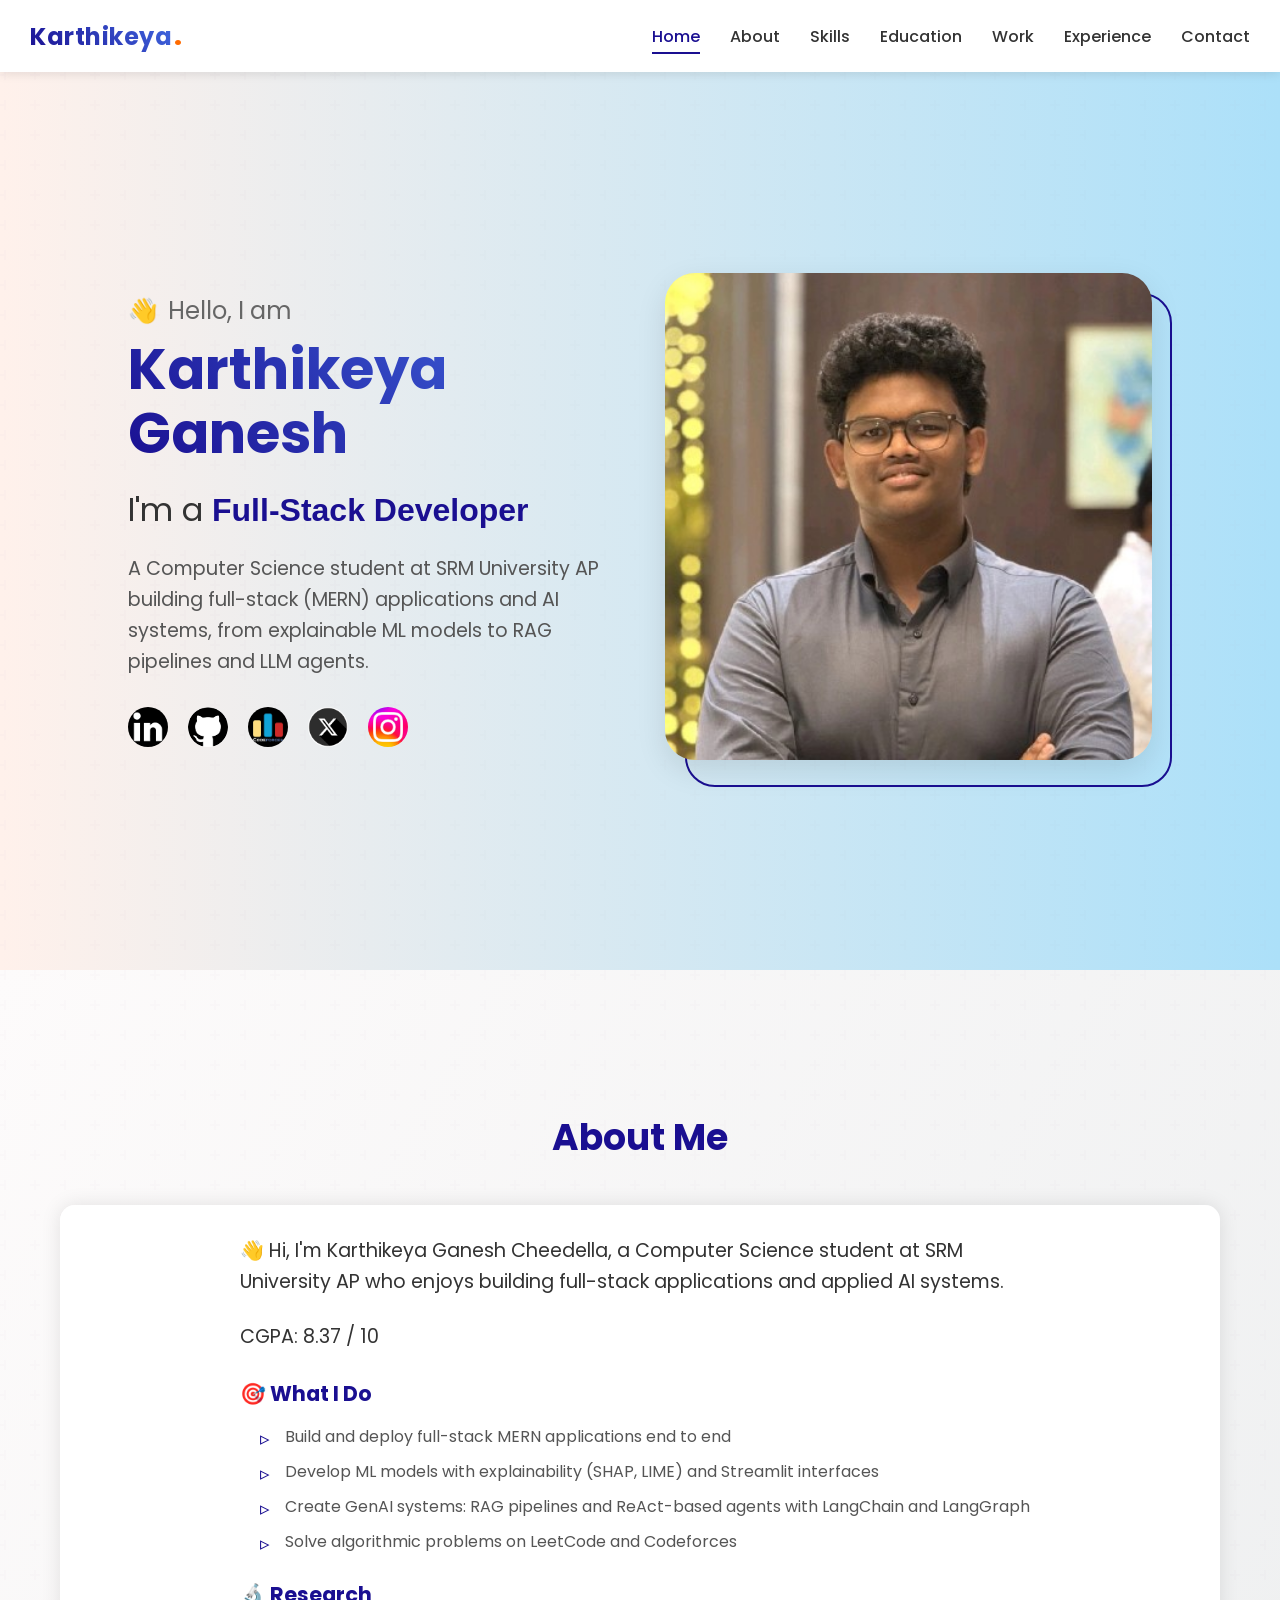
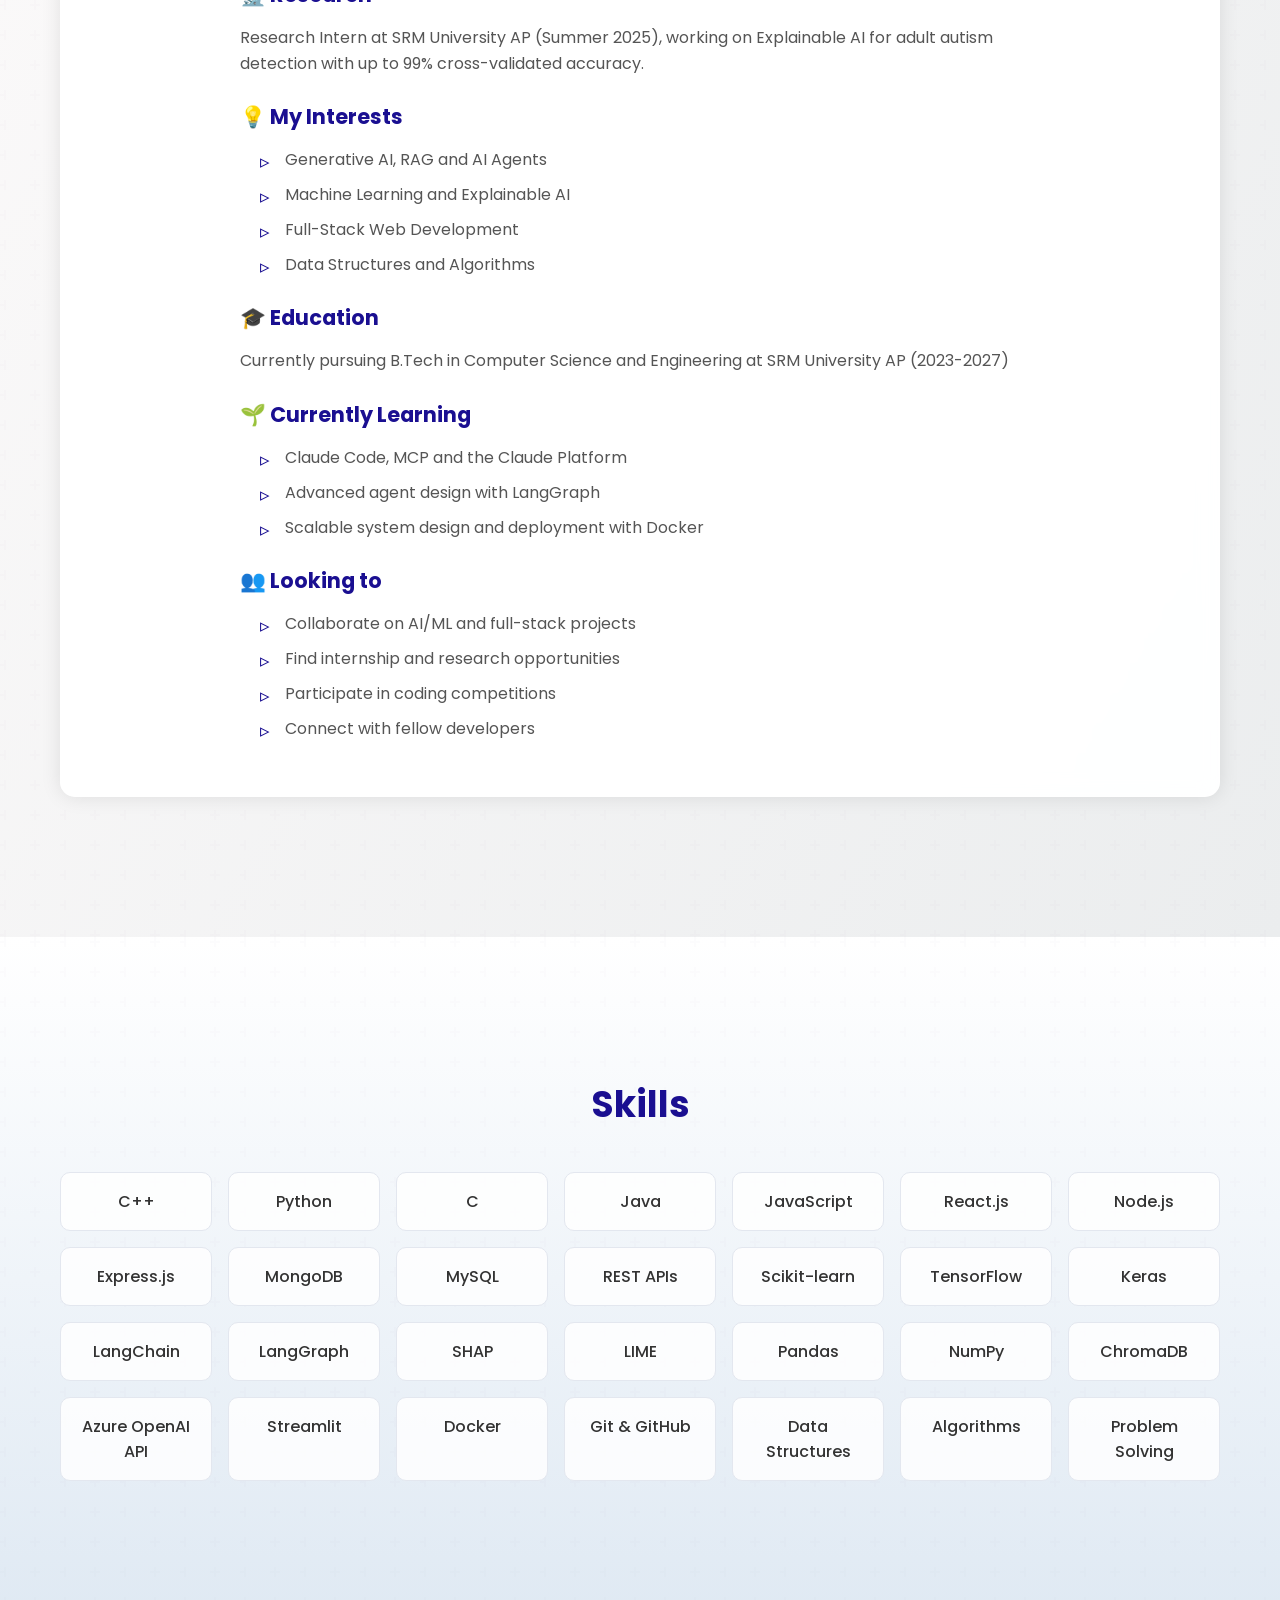
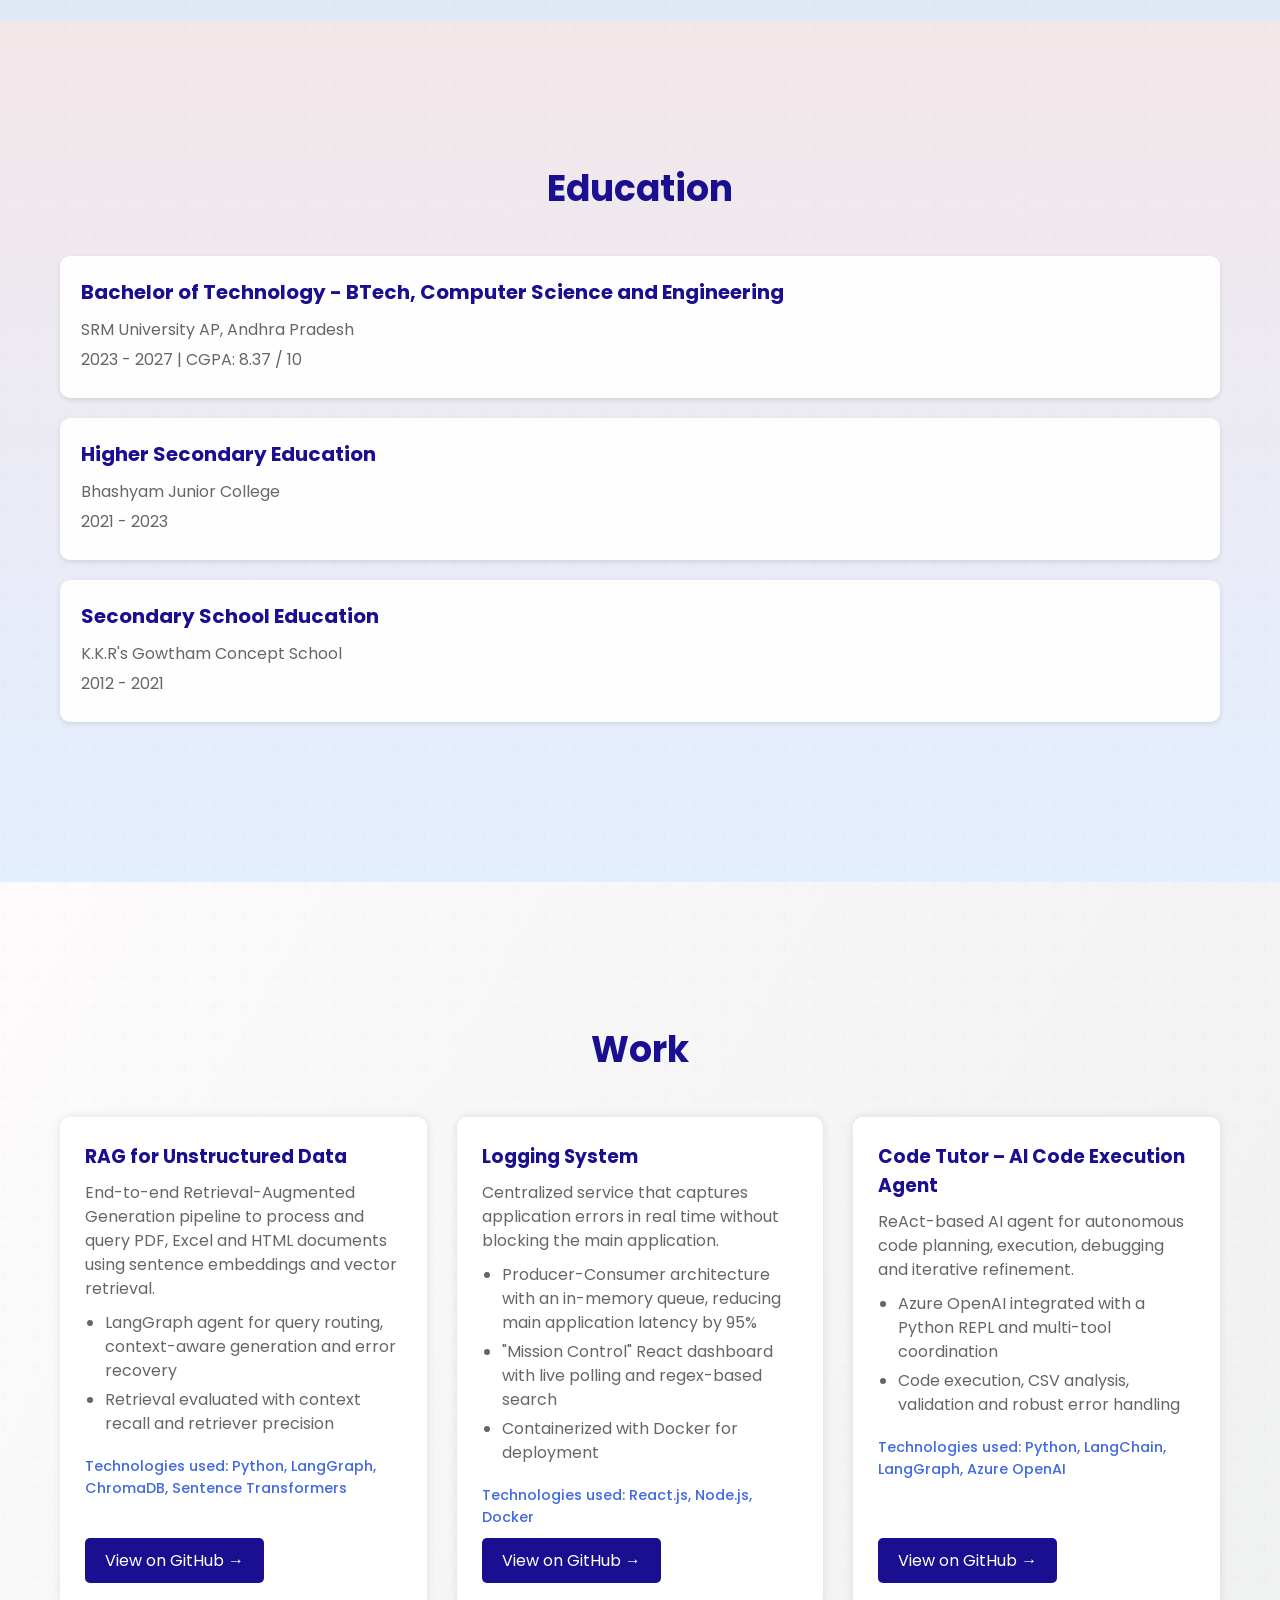
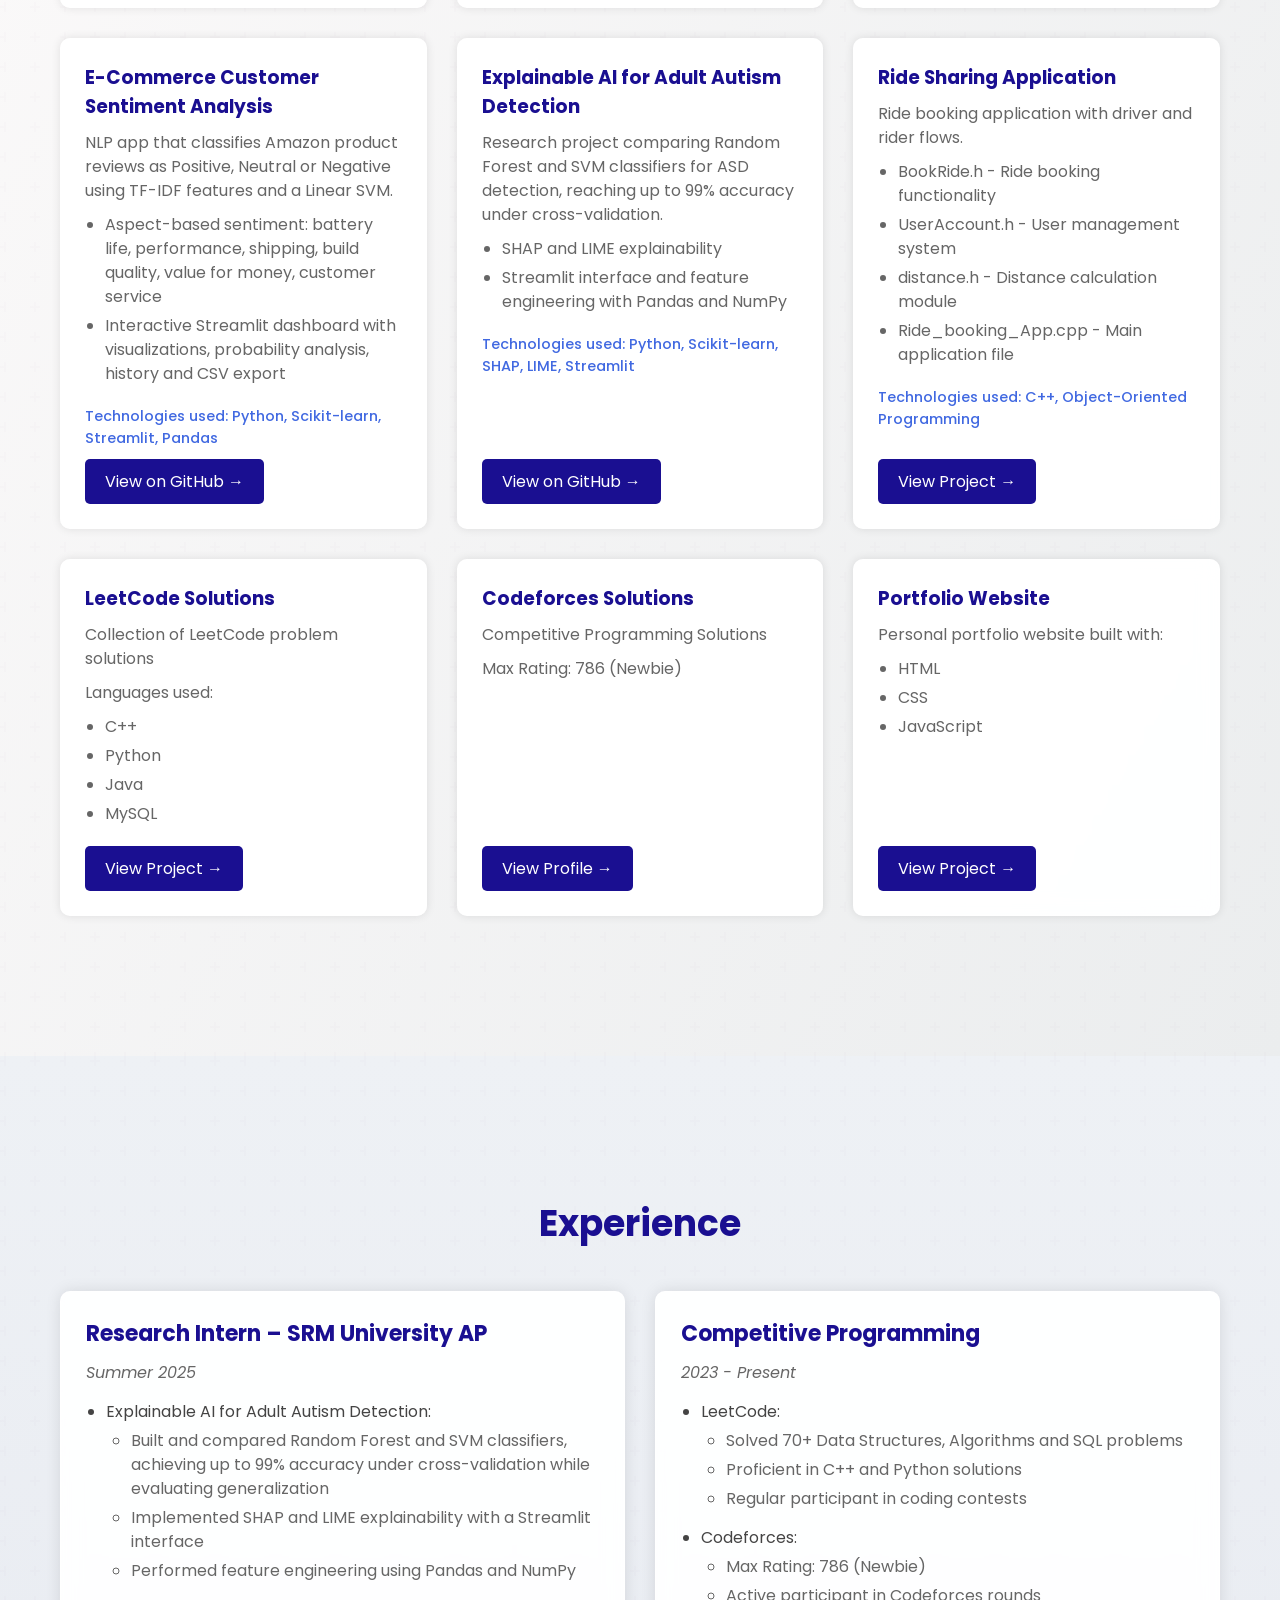
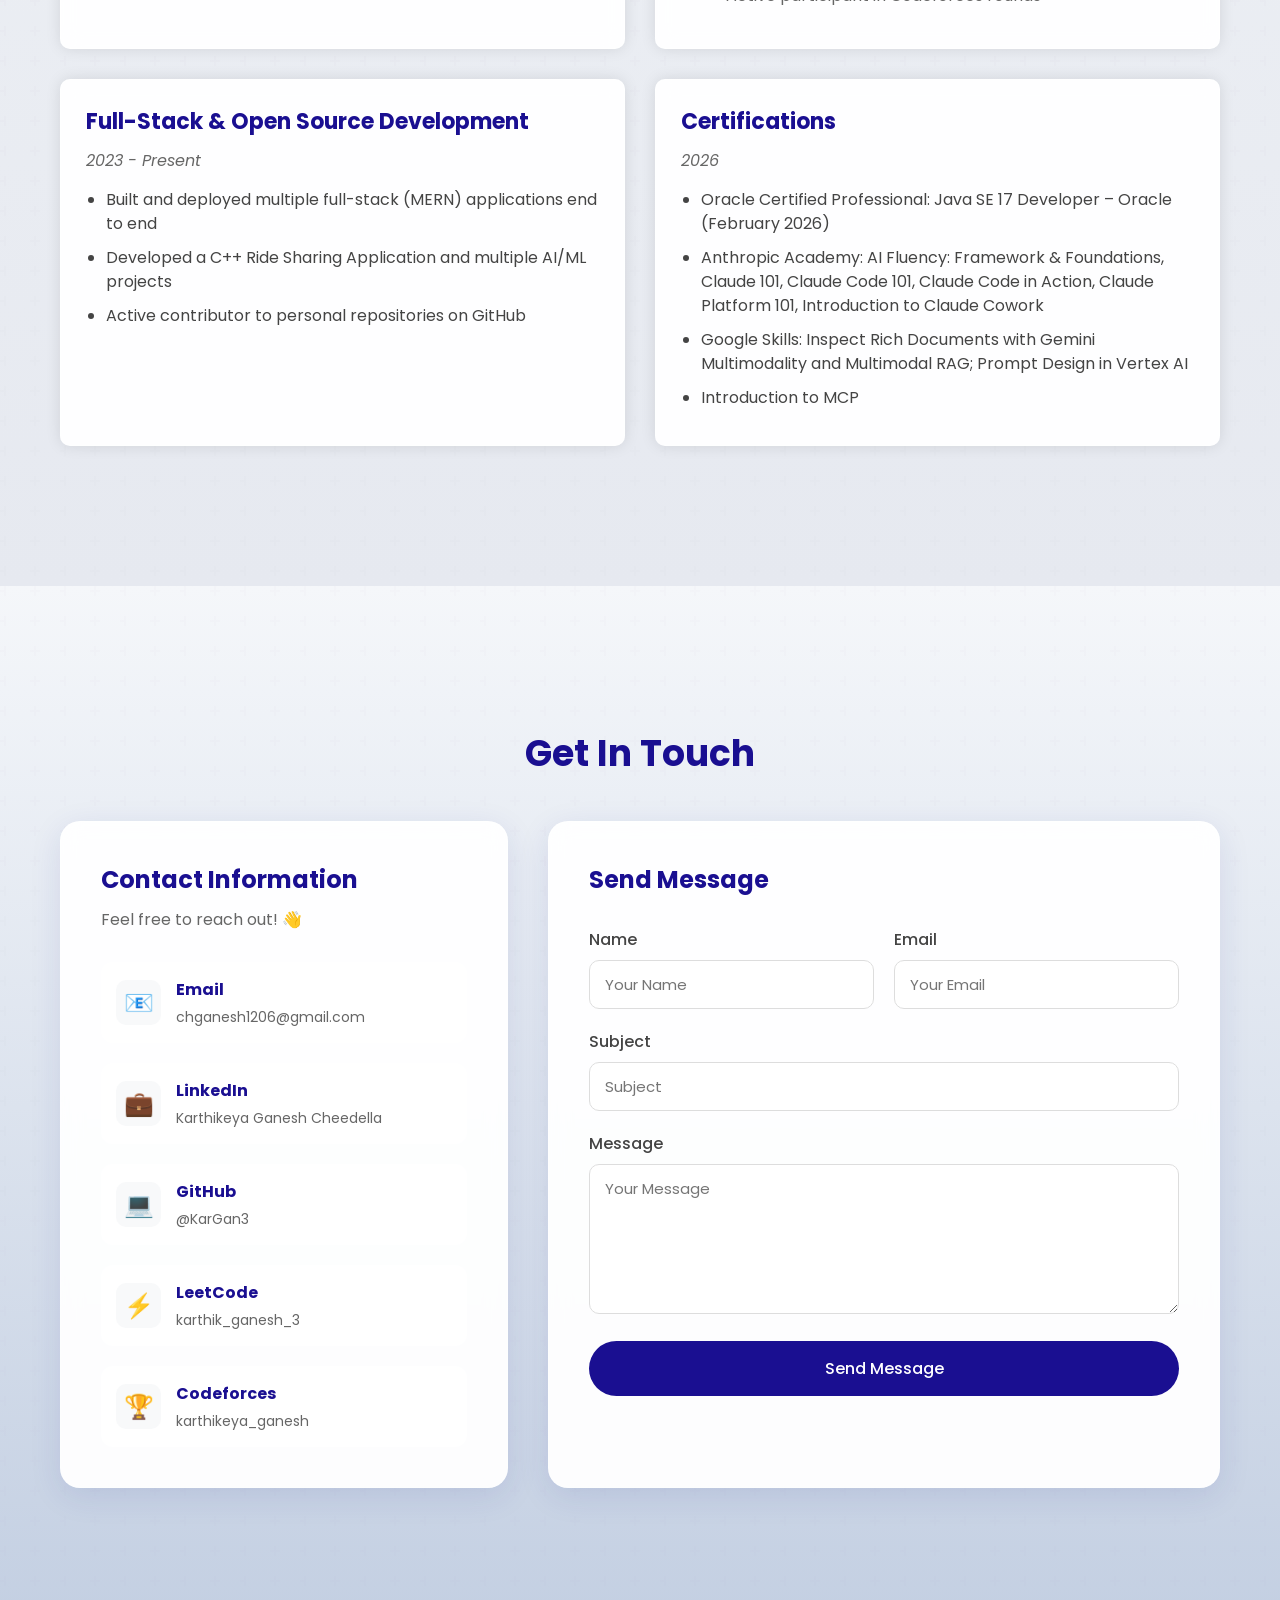
==== commit 890abce1: "Enhance contact form with input fields and submission Updated the contact form to include name, emai" ====
--- a/index.html
+++ b/index.html
@@ -410,27 +410,33 @@
         </div>
 
         <div class="contact-form-wrapper">
-          <form class="contact-form">
+          <form class="contact-form" id="contact-form">
             <h3>Send Message</h3>
+            <!-- Get your free key at https://web3forms.com (enter chganesh1206@gmail.com) -->
+            <input type="hidden" name="access_key" value="272cf5c1-f163-41f3-81ee-224503b3f4e1">
+            <input type="hidden" name="from_name" value="Portfolio Website">
+            <!-- spam trap: real visitors never see/fill this -->
+            <input type="checkbox" name="botcheck" style="display:none" tabindex="-1" autocomplete="off">
             <div class="form-row">
               <div class="form-group">
                 <label for="name">Name</label>
-                <input type="text" id="name" required placeholder="Your Name">
+                <input type="text" id="name" name="name" required placeholder="Your Name">
               </div>
               <div class="form-group">
                 <label for="email">Email</label>
-                <input type="email" id="email" required placeholder="Your Email">
+                <input type="email" id="email" name="email" required placeholder="Your Email">
               </div>
             </div>
             <div class="form-group">
               <label for="subject">Subject</label>
-              <input type="text" id="subject" required placeholder="Subject">
+              <input type="text" id="subject" name="subject" required placeholder="Subject">
             </div>
             <div class="form-group">
               <label for="message">Message</label>
-              <textarea id="message" required placeholder="Your Message"></textarea>
+              <textarea id="message" name="message" required placeholder="Your Message"></textarea>
             </div>
-            <button type="submit" class="send-btn">Send Message</button>
+            <button type="submit" class="send-btn" id="send-btn">Send Message</button>
+            <p class="form-status" id="form-status" role="status"></p>
           </form>
         </div>
       </div>
@@ -482,6 +488,42 @@
 
     texts[0].classList.add('active');
     setInterval(changeText, 3000);
+
+    // Contact form -> sends email via Web3Forms
+    const form = document.getElementById('contact-form');
+    const statusEl = document.getElementById('form-status');
+    const sendBtn = document.getElementById('send-btn');
+
+    form.addEventListener('submit', async (e) => {
+      e.preventDefault();
+      const data = Object.fromEntries(new FormData(form));
+      sendBtn.disabled = true;
+      sendBtn.textContent = 'Sending...';
+      statusEl.className = 'form-status';
+      statusEl.textContent = '';
+
+      try {
+        const res = await fetch('https://api.web3forms.com/submit', {
+          method: 'POST',
+          headers: { 'Content-Type': 'application/json', 'Accept': 'application/json' },
+          body: JSON.stringify(data)
+        });
+        const result = await res.json();
+        if (result.success) {
+          statusEl.textContent = '✅ Message sent! I will get back to you soon.';
+          statusEl.classList.add('success');
+          form.reset();
+        } else {
+          throw new Error(result.message || 'Something went wrong');
+        }
+      } catch (err) {
+        statusEl.textContent = '❌ Could not send message. Please email me directly at chganesh1206@gmail.com';
+        statusEl.classList.add('error');
+      } finally {
+        sendBtn.disabled = false;
+        sendBtn.textContent = 'Send Message';
+      }
+    });
   </script>
 </body>
 </html>
--- a/portfolio.css
+++ b/portfolio.css
@@ -1,1039 +1,749 @@
 * {
-    margin: 0;
-    padding: 0;
-    box-sizing: border-box;
-    font-family: 'Poppins', sans-serif;
+  margin: 0;
+  padding: 0;
+  box-sizing: border-box;
+  font-family: 'Poppins', sans-serif;
+}
+
+html {
+  scroll-behavior: smooth;
+}
+
+body {
+  background: #fff;
+  overflow-x: hidden;
+  padding-top: 70px;
+}
+
+/* ---------- Navigation ---------- */
+nav {
+  position: fixed;
+  top: 0;
+  left: 0;
+  right: 0;
+  z-index: 1000;
+  background: rgba(255, 255, 255, 0.95);
+  backdrop-filter: blur(10px);
+  padding: 15px 30px;
+  display: flex;
+  justify-content: space-between;
+  align-items: center;
+  box-shadow: 0 2px 10px rgba(0, 0, 0, 0.1);
+  transition: all 0.3s ease;
+}
+
+nav.scrolled {
+  padding: 10px 30px;
+  background: rgba(255, 255, 255, 0.98);
+}
+
+.nav-brand {
+  display: flex;
+  align-items: center;
+  font-size: 24px;
+  font-weight: 700;
+  color: #1a0f91;
+  letter-spacing: 0.5px;
+}
+
+.brand-text {
+  background: linear-gradient(45deg, #1a0f91, #4169E1);
+  -webkit-background-clip: text;
+  background-clip: text;
+  -webkit-text-fill-color: transparent;
+}
+
+.brand-dot {
+  color: #ff6b00;
+  font-size: 28px;
+  margin-left: 2px;
+  animation: pulse 2s infinite;
+}
+
+@keyframes pulse {
+  0% { transform: scale(1); }
+  50% { transform: scale(1.2); }
+  100% { transform: scale(1); }
+}
+
+.nav-links {
+  display: flex;
+  gap: 30px;
+}
+
+.nav-links a {
+  color: #333;
+  text-decoration: none;
+  font-weight: 500;
+  transition: color 0.3s ease;
+  position: relative;
+}
+
+.nav-links a::after {
+  content: '';
+  position: absolute;
+  bottom: -5px;
+  left: 0;
+  width: 0;
+  height: 2px;
+  background: #1a0f91;
+  transition: width 0.3s ease;
+}
+
+.nav-links a:hover,
+.nav-links a.active {
+  color: #1a0f91;
+}
+
+.nav-links a:hover::after,
+.nav-links a.active::after {
+  width: 100%;
+}
+
+/* ---------- Sections (shared) ---------- */
+section {
+  position: relative;
+  overflow: hidden;
+  padding: 60px 0;
+  scroll-margin-top: 70px;
+}
+
+section::before {
+  content: '';
+  position: absolute;
+  inset: 0;
+  background-image: url("data:image/svg+xml,%3Csvg width='60' height='60' viewBox='0 0 60 60' xmlns='http://www.w3.org/2000/svg'%3E%3Cg fill='none' fill-rule='evenodd'%3E%3Cg fill='%239C92AC' fill-opacity='0.05'%3E%3Cpath d='M36 34v-4h-2v4h-4v2h4v4h2v-4h4v-2h-4zm0-30V0h-2v4h-4v2h4v4h2V6h4V4h-4zM6 34v-4H4v4H0v2h4v4h2V6h4V4H6zM6 4V0H4v4H0v2h4v4h2V6h4V4H6z'/%3E%3C/g%3E%3C/g%3E%3C/svg%3E");
+  opacity: 0.5;
+  z-index: 0;
+  pointer-events: none;
+}
+
+section:hover::before {
+  animation: patternMove 20s linear infinite;
+}
+
+@keyframes patternMove {
+  to { background-position: 60px 60px; }
+}
+
+section > * {
+  position: relative;
+  z-index: 1;
+}
+
+section h2 {
+  text-align: center;
+  margin-bottom: 40px;
+  font-size: 36px;
+  color: #1a0f91;
+}
+
+.container {
+  max-width: 1200px;
+  margin: 0 auto;
+  padding: 80px 20px;
+}
+
+#home       { background: linear-gradient(to right, #fff1eb 0%, #ace0f9 100%); }
+#about      { background: linear-gradient(120deg, #fdfbfb 0%, #ebedee 100%); }
+#skills     { background: linear-gradient(to top, #dfe9f3 0%, white 100%); }
+#education  { background: linear-gradient(to bottom, #f3e7e9 0%, #e3eeff 100%); }
+#work       { background: linear-gradient(120deg, #fdfbfb 0%, #ebedee 100%); }
+#experience { background: linear-gradient(to top, #e6e9f0 0%, #eef1f5 100%); }
+#contact    { background: linear-gradient(to bottom, #f5f7fa 0%, #c3cfe2 100%); }
+
+/* Glass cards */
+.work-item,
+.education-item,
+.experience-item,
+.about-content,
+.contact-card,
+.contact-form-wrapper {
+  background: rgba(255, 255, 255, 0.95);
+  backdrop-filter: blur(10px);
+  border: 1px solid rgba(255, 255, 255, 0.18);
+}
+
+/* ---------- Hero ---------- */
+.hero {
+  min-height: 100vh;
+  display: flex;
+  align-items: center;
+  justify-content: space-between;
+  padding: 0 10%;
+  gap: 50px;
+}
+
+.hero-content {
+  flex: 1;
+  max-width: 600px;
+}
+
+.greeting {
+  font-size: 1.5em;
+  color: #666;
+  margin-bottom: 10px;
+  display: flex;
+  align-items: center;
+  gap: 10px;
+}
+
+.wave {
+  animation: wave 2s infinite;
+  display: inline-block;
+  transform-origin: 70% 70%;
+}
+
+@keyframes wave {
+  0% { transform: rotate(0deg); }
+  10% { transform: rotate(14deg); }
+  20% { transform: rotate(-8deg); }
+  30% { transform: rotate(14deg); }
+  40% { transform: rotate(-4deg); }
+  50% { transform: rotate(10deg); }
+  60%, 100% { transform: rotate(0deg); }
+}
+
+.name {
+  font-size: 3.5em;
+  background: linear-gradient(45deg, #1a0f91, #4169E1);
+  -webkit-background-clip: text;
+  background-clip: text;
+  -webkit-text-fill-color: transparent;
+  margin-bottom: 20px;
+  line-height: 1.15;
+}
+
+.typing-container {
+  font-size: 2em;
+  margin-bottom: 20px;
+  color: #333;
+  min-height: 1.5em;
+}
+
+.dynamic-text {
+  display: inline-block;
+  color: #1a0f91;
+  font-weight: 600;
+}
+
+.dynamic-text span {
+  display: none;
+}
+
+.dynamic-text span.active {
+  display: inline-block;
+  animation: fadeIn 0.6s ease;
+}
+
+@keyframes fadeIn {
+  from { opacity: 0; transform: translateY(8px); }
+  to   { opacity: 1; transform: translateY(0); }
+}
+
+.bio {
+  font-size: 1.2em;
+  color: #555;
+  line-height: 1.6;
+  margin-bottom: 30px;
+  max-width: 600px;
+}
+
+.social-links {
+  display: flex;
+  gap: 20px;
+  align-items: center;
+}
+
+.social-links a {
+  width: 40px;
+  height: 40px;
+  border-radius: 50%;
+  overflow: hidden;
+  transition: transform 0.3s ease;
+}
+
+.social-links a:hover {
+  transform: translateY(-5px);
+}
+
+.social-links img {
+  width: 100%;
+  height: 100%;
+  object-fit: cover;
+}
+
+.hero-image {
+  flex: 1;
+  max-width: 500px;
+  position: relative;
+}
+
+.hero-image img {
+  width: 100%;
+  height: auto;
+  aspect-ratio: 1;
+  object-fit: cover;
+  border-radius: 30px;
+  box-shadow: 0 10px 30px rgba(0, 0, 0, 0.1);
+  position: relative;
+  z-index: 2;
+  transition: transform 0.3s ease;
+}
+
+.hero-shape {
+  position: absolute;
+  top: 20px;
+  left: 20px;
+  right: -20px;
+  bottom: -20px;
+  border: 2px solid #1a0f91;
+  border-radius: 30px;
+  z-index: 1;
+  transition: all 0.3s ease;
+}
+
+.hero-image:hover img { transform: translate(-10px, -10px); }
+.hero-image:hover .hero-shape { transform: translate(10px, 10px); }
+
+/* ---------- About ---------- */
+.about-content {
+  border-radius: 15px;
+  padding: 30px;
+  box-shadow: 0 0 20px rgba(0, 0, 0, 0.1);
+  transition: transform 0.3s ease;
+}
+
+.about-content:hover {
+  transform: translateY(-5px);
+}
+
+.about-text {
+  max-width: 800px;
+  margin: 0 auto;
+}
+
+.about-intro {
+  font-size: 1.2em;
+  color: #333;
+  margin-bottom: 25px;
+  line-height: 1.6;
+}
+
+.about-section {
+  margin-bottom: 25px;
+}
+
+.about-section h3 {
+  color: #1a0f91;
+  font-size: 1.3em;
+  margin-bottom: 15px;
+  display: flex;
+  align-items: center;
+  gap: 10px;
+}
+
+.about-section p {
+  color: #555;
+  line-height: 1.6;
+  margin-bottom: 15px;
+}
+
+.about-section ul {
+  list-style: none;
+  padding-left: 20px;
+}
+
+.about-section ul li {
+  color: #555;
+  margin-bottom: 10px;
+  position: relative;
+  padding-left: 25px;
+  transition: transform 0.3s ease;
+}
+
+.about-section ul li:hover {
+  transform: translateX(5px);
+}
+
+.about-section ul li::before {
+  content: "▹";
+  color: #1a0f91;
+  position: absolute;
+  left: 0;
+  font-size: 1.2em;
+}
+
+/* ---------- Skills ---------- */
+.skills-grid {
+  display: grid;
+  grid-template-columns: repeat(auto-fit, minmax(150px, 1fr));
+  gap: 16px;
+  text-align: center;
+}
+
+.skill-item {
+  padding: 16px 12px;
+  background: rgba(255, 255, 255, 0.85);
+  border: 1px solid #e3e7ef;
+  border-radius: 10px;
+  font-weight: 500;
+  color: #333;
+  transition: all 0.3s ease;
+}
+
+.skill-item:hover {
+  transform: translateY(-5px);
+  background: linear-gradient(45deg, #1a0f91, #4169E1);
+  color: #fff;
+  box-shadow: 0 5px 15px rgba(26, 15, 145, 0.2);
+}
+
+/* ---------- Education ---------- */
+.education-item {
+  padding: 20px;
+  border-radius: 10px;
+  margin-bottom: 20px;
+  box-shadow: 0 2px 5px rgba(0, 0, 0, 0.1);
+}
+
+.education-item h3 {
+  color: #1a0f91;
+  margin-bottom: 10px;
+  font-size: 20px;
+}
+
+.education-item p {
+  color: #666;
+  margin-bottom: 5px;
+}
+
+/* ---------- Work ---------- */
+.work-grid {
+  display: grid;
+  grid-template-columns: repeat(auto-fit, minmax(300px, 1fr));
+  gap: 30px;
+}
+
+.work-item {
+  display: flex;
+  flex-direction: column;
+  border-radius: 10px;
+  padding: 24px;
+  box-shadow: 0 0 10px rgba(0, 0, 0, 0.1);
+  transition: transform 0.3s ease;
+}
+
+.work-item:hover {
+  transform: translateY(-5px);
+}
+
+.work-item h3 {
+  color: #1a0f91;
+  margin-bottom: 10px;
+}
+
+.work-item p {
+  color: #666;
+  margin-bottom: 10px;
+  line-height: 1.5;
+}
+
+/* "Technologies used" line */
+.work-item ul + p {
+  font-size: 0.9em;
+  font-weight: 500;
+  color: #4169E1;
+}
+
+.work-item ul {
+  color: #666;
+  margin-left: 20px;
+  margin-bottom: 15px;
+}
+
+.work-item ul li {
+  margin-bottom: 5px;
+  line-height: 1.5;
+}
+
+.project-link {
+  display: inline-block;
+  align-self: flex-start;
+  margin-top: auto;
+  padding: 10px 20px;
+  background: #1a0f91;
+  color: #fff;
+  text-decoration: none;
+  border-radius: 5px;
+  transition: background 0.3s ease;
+}
+
+.project-link:hover {
+  background: #150c6e;
+}
+
+/* ---------- Experience ---------- */
+.experience-grid {
+  display: grid;
+  grid-template-columns: repeat(2, 1fr);
+  gap: 30px;
+  margin-top: 20px;
+}
+
+.experience-item {
+  border-radius: 10px;
+  padding: 25px;
+  box-shadow: 0 0 15px rgba(0, 0, 0, 0.1);
+  transition: transform 0.3s ease;
+}
+
+.experience-item:hover {
+  transform: translateY(-5px);
+}
+
+.experience-item h3 {
+  color: #1a0f91;
+  margin-bottom: 10px;
+  font-size: 22px;
+}
+
+.experience-period {
+  color: #666;
+  font-style: italic;
+  margin-bottom: 15px;
+}
+
+.experience-item ul {
+  margin-left: 20px;
+  color: #444;
+}
+
+.experience-item ul li {
+  margin-bottom: 10px;
+  line-height: 1.5;
+}
+
+.experience-item ul ul {
+  margin-left: 25px;
+  margin-top: 5px;
+  margin-bottom: 15px;
+}
+
+.experience-item ul ul li {
+  color: #666;
+  margin-bottom: 5px;
+}
+
+/* ---------- Contact ---------- */
+.contact-wrapper {
+  display: grid;
+  grid-template-columns: 1fr 1.5fr;
+  gap: 40px;
+  margin-top: 30px;
+}
+
+.contact-card,
+.contact-form-wrapper {
+  padding: 40px;
+  border-radius: 20px;
+  box-shadow: 0 8px 32px rgba(31, 38, 135, 0.1);
+}
+
+.contact-header {
+  margin-bottom: 30px;
+}
+
+.contact-header h3 {
+  color: #1a0f91;
+  font-size: 24px;
+  margin-bottom: 10px;
+}
+
+.contact-header p {
+  color: #666;
+  font-size: 16px;
+}
+
+.contact-links {
+  display: flex;
+  flex-direction: column;
+  gap: 20px;
+}
+
+.contact-link {
+  display: flex;
+  align-items: center;
+  padding: 15px;
+  border-radius: 12px;
+  background: rgba(255, 255, 255, 0.8);
+  text-decoration: none;
+  transition: all 0.3s ease;
+}
+
+.contact-link:hover {
+  transform: translateX(10px);
+  background: rgba(255, 255, 255, 0.95);
+  box-shadow: 0 5px 15px rgba(0, 0, 0, 0.1);
+}
+
+.icon {
+  width: 45px;
+  height: 45px;
+  flex-shrink: 0;
+  background: #f8f9fa;
+  border-radius: 10px;
+  display: flex;
+  align-items: center;
+  justify-content: center;
+  font-size: 24px;
+  margin-right: 15px;
+}
+
+.link-content h4 {
+  color: #1a0f91;
+  margin-bottom: 5px;
+}
+
+.link-content p {
+  color: #666;
+  font-size: 14px;
+  word-break: break-word;
+}
+
+.contact-form h3 {
+  color: #1a0f91;
+  font-size: 24px;
+  margin-bottom: 30px;
+}
+
+.form-row {
+  display: grid;
+  grid-template-columns: 1fr 1fr;
+  gap: 20px;
+}
+
+.form-group {
+  margin-bottom: 20px;
+}
+
+.form-group label {
+  display: block;
+  margin-bottom: 8px;
+  color: #444;
+  font-weight: 500;
+}
+
+.form-group input,
+.form-group textarea {
+  width: 100%;
+  padding: 12px 15px;
+  border: 1px solid #ddd;
+  border-radius: 10px;
+  font-size: 15px;
+  background: rgba(255, 255, 255, 0.9);
+  transition: all 0.3s ease;
+}
+
+.form-group input:focus,
+.form-group textarea:focus {
+  border-color: #1a0f91;
+  outline: none;
+  box-shadow: 0 0 0 3px rgba(26, 15, 145, 0.1);
+}
+
+.form-group textarea {
+  height: 150px;
+  resize: vertical;
+}
+
+.send-btn {
+  width: 100%;
+  background: #1a0f91;
+  color: #fff;
+  border: none;
+  padding: 15px 30px;
+  border-radius: 30px;
+  font-size: 16px;
+  font-weight: 500;
+  cursor: pointer;
+  transition: all 0.3s ease;
+}
+
+.send-btn:hover {
+  background: #150c6e;
+  transform: translateY(-2px);
+  box-shadow: 0 5px 15px rgba(26, 15, 145, 0.2);
+}
+
+/* ---------- Responsive ---------- */
+@media (max-width: 968px) {
+  .hero {
+    flex-direction: column;
+    text-align: center;
+    padding: 120px 5% 50px;
   }
-  
-  body {
-    background: #fff;
-    overflow-x: hidden;
-    padding-top: 70px;
+
+  .greeting,
+  .social-links {
+    justify-content: center;
   }
-  
-  nav {
-    position: fixed;
-    top: 0;
-    left: 0;
-    right: 0;
-    z-index: 1000;
-    background: rgba(255, 255, 255, 0.95);
-    backdrop-filter: blur(10px);
-    padding: 15px 30px;
-    display: flex;
-    justify-content: space-between;
-    align-items: center;
-    box-shadow: 0 2px 10px rgba(0, 0, 0, 0.1);
-    transition: all 0.3s ease;
-  }
-  
-  .nav-brand {
-    display: flex;
-    align-items: center;
-    font-size: 24px;
-    font-weight: 700;
-    color: #1a0f91;
-    text-decoration: none;
-    letter-spacing: 0.5px;
-  }
-  
-  .brand-text {
-    background: linear-gradient(45deg, #1a0f91, #4169E1);
-    -webkit-background-clip: text;
-    -webkit-text-fill-color: transparent;
-    transition: all 0.3s ease;
-  }
-  
-  .brand-dot {
-    color: #ff6b00;
-    font-size: 28px;
-    margin-left: 2px;
-    animation: pulse 2s infinite;
-  }
-  
-  @keyframes pulse {
-    0% { transform: scale(1); }
-    50% { transform: scale(1.2); }
-    100% { transform: scale(1); }
-  }
-  
-  .nav-brand:hover .brand-text {
-    background: linear-gradient(45deg, #4169E1, #1a0f91);
-    -webkit-background-clip: text;
-    -webkit-text-fill-color: transparent;
-  }
-  
-  nav.scrolled {
-    padding: 10px 30px;
-    background: rgba(255, 255, 255, 0.98);
-  }
-  
-  .nav-links {
-    display: flex;
-    gap: 30px;
-  }
-  
-  .nav-links a {
-    color: #333;
-    text-decoration: none;
-    font-weight: 500;
-    transition: color 0.3s ease;
-    position: relative;
-  }
-  
-  .nav-links a:hover {
-    color: #1a0f91;
-  }
-  
-  .nav-links a::after {
-    content: '';
-    position: absolute;
-    bottom: -5px;
-    left: 0;
-    width: 0;
-    height: 2px;
-    background: #1a0f91;
-    transition: width 0.3s ease;
-  }
-  
-  .nav-links a:hover::after {
-    width: 100%;
-  }
-  
-  .nav-links a.active {
-    color: #1a0f91;
-  }
-  
-  .nav-links a.active::after {
-    width: 100%;
-  }
-  
-  .hero {
-    min-height: 100vh;
-    display: flex;
-    align-items: center;
-    justify-content: space-between;
-    padding: 0 10%;
-    gap: 50px;
-    position: relative;
-    overflow: hidden;
-  }
-  
-  .hero-content {
-    flex: 1;
-    max-width: 600px;
-  }
-  
-  .hero-content h1 {
-    font-size: 2.5em;
-    color: #333;
-    margin-bottom: 10px;
-  }
-  
-  .hero-content h2 {
-    font-size: 3em;
-    color: #1a0f91;
-    margin-bottom: 20px;
-  }
-  
-  .hero-content h2 span {
-    background: linear-gradient(45deg, #1a0f91, #4169E1);
-    -webkit-background-clip: text;
-    -webkit-text-fill-color: transparent;
-  }
-  
-  .hero-content p {
-    font-size: 1.2em;
-    color: #666;
-    margin-bottom: 30px;
-  }
-  
+
   .hero-image {
-    flex: 1;
-    max-width: 500px;
-    position: relative;
-  }
-  
-  .hero-image img {
-    width: 100%;
-    height: auto;
-    border-radius: 30px;
-    box-shadow: 0 10px 30px rgba(0,0,0,0.1);
-    transition: transform 0.3s ease;
-    object-fit: cover;
-    aspect-ratio: 1;
-  }
-  
-  .hero-image::before {
-    content: '';
-    position: absolute;
-    top: 20px;
-    left: 20px;
-    right: -20px;
-    bottom: -20px;
-    border: 2px solid #1a0f91;
-    border-radius: 30px;
-    z-index: -1;
-    transition: all 0.3s ease;
-  }
-  
-  .hero-image:hover img {
-    transform: translate(-10px, -10px);
-  }
-  
-  .hero-image:hover::before {
-    transform: translate(10px, 10px);
-  }
-  
-  .about-btn {
-    display: inline-block;
-    padding: 15px 30px;
-    background: #1a0f91;
-    color: white;
-    text-decoration: none;
-    border-radius: 25px;
-    font-weight: 500;
-    transition: all 0.3s ease;
-    margin-bottom: 30px;
-  }
-  
-  .about-btn:hover {
-    background: #150c6e;
-    transform: translateY(-2px);
-    box-shadow: 0 5px 15px rgba(26, 15, 145, 0.2);
-  }
-  
-  .social-links {
-    display: flex;
-    gap: 20px;
-    align-items: center;
-  }
-  
-  .social-links a {
-    width: 40px;
-    height: 40px;
-    border-radius: 50%;
-    overflow: hidden;
-    transition: transform 0.3s ease;
-  }
-  
-  .social-links img {
-    width: 100%;
-    height: 100%;
-    object-fit: cover;
-  }
-  
-  .social-links a:hover {
-    transform: translateY(-5px);
-  }
-  
-  .background-pattern {
-    position: absolute;
-    top: 0;
-    left: 0;
-    width: 100%;
-    height: 100%;
-    z-index: -1;
-    opacity: 0.1;
-    pointer-events: none;
-  }
-  
-  .container {
-    max-width: 1200px;
-    margin: 0 auto;
-    padding: 80px 20px;
-  }
-  
-  section {
-    padding: 60px 0;
-  }
-  
-  section h2 {
-    text-align: center;
-    margin-bottom: 40px;
-    font-size: 36px;
-  }
-  
-  .skills-grid {
-    display: grid;
-    grid-template-columns: repeat(auto-fit, minmax(200px, 1fr));
-    gap: 20px;
-    text-align: center;
-  }
-  
-  .skill-item {
-    padding: 20px;
-    background: #f5f5f5;
-    border-radius: 10px;
-    transition: transform 0.3s ease, box-shadow 0.3s ease;
-  }
-  
-  .skill-item:hover {
-    transform: translateY(-5px);
-    box-shadow: 0 5px 15px rgba(0,0,0,0.1);
-  }
-  
-  .work-grid {
-    display: grid;
-    grid-template-columns: repeat(auto-fit, minmax(300px, 1fr));
-    gap: 30px;
-  }
-  
-  .work-item {
-    background: #fff;
-    border-radius: 10px;
-    padding: 20px;
-    overflow: hidden;
-    box-shadow: 0 0 10px rgba(0,0,0,0.1);
-    transition: transform 0.3s ease;
-    background: rgba(255, 255, 255, 0.95);
-    backdrop-filter: blur(10px);
-    border: 1px solid rgba(255, 255, 255, 0.18);
-  }
-  
-  .work-item:hover {
-    transform: translateY(-5px);
-  }
-  
-  .work-item h3 {
-    color: #1a0f91;
-    margin-bottom: 10px;
-  }
-  
-  .work-item p {
-    color: #666;
-    margin-bottom: 10px;
-  }
-  
-  .work-item ul {
-    color: #666;
-    margin-left: 20px;
-    margin-bottom: 15px;
-  }
-  
-  .work-item ul li {
-    margin-bottom: 5px;
-  }
-  
-  .project-link {
-    display: inline-block;
-    padding: 10px 20px;
-    background: #1a0f91;
-    color: white;
-    text-decoration: none;
-    border-radius: 5px;
-    margin-top: 10px;
-    transition: background 0.3s ease;
-  }
-  
-  .project-link:hover {
-    background: #150c6e;
-  }
-  
-  .about-content ul {
-    margin: 20px 0;
-    padding-left: 20px;
-  }
-  
-  .about-content li {
-    margin: 10px 0;
-  }
-  
-  .education-item {
-    background: #f8f9fa;
-    padding: 20px;
-    border-radius: 10px;
-    margin-bottom: 20px;
-    box-shadow: 0 2px 5px rgba(0,0,0,0.1);
-    background: rgba(255, 255, 255, 0.95);
-    backdrop-filter: blur(10px);
-    border: 1px solid rgba(255, 255, 255, 0.18);
-  }
-  
-  .education-item h3 {
-    color: #1a0f91;
-    margin-bottom: 10px;
-    font-size: 20px;
-  }
-  
-  .education-item p {
-    color: #666;
-    margin-bottom: 5px;
-  }
-  
-  .work-item ul ul {
-    margin-left: 20px;
-    margin-top: 5px;
-    margin-bottom: 5px;
-  }
-  
-  .work-item ul ul li {
-    font-size: 0.95em;
-    color: #777;
-  }
-  
-  .about-content {
-    background: #fff;
-    border-radius: 15px;
-    padding: 30px;
-    box-shadow: 0 0 20px rgba(0,0,0,0.1);
-    background: rgba(255, 255, 255, 0.95);
-    backdrop-filter: blur(10px);
-    border: 1px solid rgba(255, 255, 255, 0.18);
-  }
-  
-  .about-intro {
-    font-size: 1.2em;
-    color: #333;
-    margin-bottom: 25px;
-    line-height: 1.6;
-  }
-  
-  .about-section {
-    margin-bottom: 25px;
-  }
-  
-  .about-section h3 {
-    color: #1a0f91;
-    font-size: 1.3em;
-    margin-bottom: 15px;
-    display: flex;
-    align-items: center;
-    gap: 10px;
-  }
-  
-  .about-section p {
-    color: #555;
-    line-height: 1.6;
-    margin-bottom: 15px;
-  }
-  
-  .about-section ul {
-    list-style-type: none;
-    padding-left: 20px;
-  }
-  
-  .about-section ul li {
-    color: #555;
-    margin-bottom: 10px;
-    position: relative;
-    padding-left: 25px;
-  }
-  
-  .about-section ul li::before {
-    content: "▹";
-    color: #1a0f91;
-    position: absolute;
-    left: 0;
-    font-size: 1.2em;
-  }
-  
-  .about-text {
-    max-width: 800px;
-    margin: 0 auto;
-  }
-  
-  @media (max-width: 768px) {
-    .about-content {
-      padding: 20px;
-    }
-  
-    .about-intro {
-      font-size: 1.1em;
-    }
-  
-    .about-section h3 {
-      font-size: 1.2em;
-    }
-  
-    nav {
-      padding: 10px 20px;
-    }
-  
-    .nav-brand {
-      font-size: 20px;
-    }
-  
-    .nav-links {
-      gap: 15px;
-      font-size: 0.9em;
-    }
-  }
-  
-  /* Hover effects */
-  .about-section ul li:hover {
-    transform: translateX(5px);
-    transition: transform 0.3s ease;
-  }
-  
-  .about-content:hover {
-    transform: translateY(-5px);
-    transition: transform 0.3s ease;
-  }
-  
-  /* Section-specific backgrounds */
-  #home {
-    background: linear-gradient(to right, #fff1eb 0%, #ace0f9 100%);
-  }
-  
-  #about {
-    background: linear-gradient(120deg, #fdfbfb 0%, #ebedee 100%);
-  }
-  
-  #skills {
-    background: linear-gradient(to top, #dfe9f3 0%, white 100%);
-  }
-  
-  #education {
-    background: linear-gradient(to bottom, #f3e7e9 0%, #e3eeff 99%, #e3eeff 100%);
-  }
-  
-  #work {
-    background: linear-gradient(120deg, #fdfbfb 0%, #ebedee 100%);
-  }
-  
-  #experience {
-    background: linear-gradient(to top, #e6e9f0 0%, #eef1f5 100%);
-  }
-  
-  #contact {
-    background: linear-gradient(to bottom, #f5f7fa 0%, #c3cfe2 100%);
-  }
-  
-  /* Add subtle pattern overlay */
-  section::before {
-    content: '';
-    position: absolute;
-    top: 0;
-    left: 0;
-    width: 100%;
-    height: 100%;
-    background-image: url("data:image/svg+xml,%3Csvg width='60' height='60' viewBox='0 0 60 60' xmlns='http://www.w3.org/2000/svg'%3E%3Cg fill='none' fill-rule='evenodd'%3E%3Cg fill='%239C92AC' fill-opacity='0.05'%3E%3Cpath d='M36 34v-4h-2v4h-4v2h4v4h2v-4h4v-2h-4zm0-30V0h-2v4h-4v2h4v4h2V6h4V4h-4zM6 34v-4H4v4H0v2h4v4h2V6h4V4H6zM6 4V0H4v4H0v2h4v4h2V6h4V4H6z'/%3E%3C/g%3E%3C/g%3E%3C/svg%3E");
-    opacity: 0.5;
-    z-index: 0;
-    pointer-events: none;
-  }
-  
-  /* Ensure content stays above pattern */
-  section > * {
-    position: relative;
-    z-index: 1;
-  }
-  
-  /* Smooth transitions between sections */
-  section {
-    transition: background-color 0.5s ease;
-  }
-  
-  /* Add subtle animation to background on hover */
-  section:hover::before {
-    animation: patternMove 20s linear infinite;
-  }
-  
-  @keyframes patternMove {
-    0% {
-      background-position: 0 0;
-    }
-    100% {
-      background-position: 60px 60px;
-    }
-  }
-  
-  /* Add glass effect to cards */
-  .work-item,
-  .education-item,
-  .experience-item,
-  .about-content,
-  .contact-info,
-  .contact-form {
-    background: rgba(255, 255, 255, 0.95);
-    backdrop-filter: blur(10px);
-    border: 1px solid rgba(255, 255, 255, 0.18);
-  }
-  
-  .experience-grid {
-    display: grid;
-    gap: 30px;
-    margin-top: 20px;
-  }
-  
-  .experience-item {
-    background: #fff;
-    border-radius: 10px;
-    padding: 25px;
-    box-shadow: 0 0 15px rgba(0,0,0,0.1);
-    transition: transform 0.3s ease;
-  }
-  
-  .experience-item:hover {
-    transform: translateY(-5px);
-  }
-  
-  .experience-item h3 {
-    color: #1a0f91;
-    margin-bottom: 10px;
-    font-size: 22px;
-  }
-  
-  .experience-period {
-    color: #666;
-    font-style: italic;
-    margin-bottom: 15px;
-  }
-  
-  .experience-item ul {
-    margin-left: 20px;
-    color: #444;
-  }
-  
-  .experience-item ul ul {
-    margin-left: 25px;
-    margin-top: 5px;
-    margin-bottom: 15px;
-  }
-  
-  .experience-item ul li {
-    margin-bottom: 10px;
-  }
-  
-  .experience-item ul ul li {
-    color: #666;
-    margin-bottom: 5px;
-  }
-  
-  .contact-wrapper {
-    display: grid;
-    grid-template-columns: 1fr 1.5fr;
-    gap: 40px;
+    max-width: 80%;
     margin-top: 30px;
   }
-  
-  .contact-card {
-    background: rgba(255, 255, 255, 0.95);
-    padding: 40px;
-    border-radius: 20px;
-    box-shadow: 0 8px 32px rgba(31, 38, 135, 0.1);
-    backdrop-filter: blur(10px);
-    border: 1px solid rgba(255, 255, 255, 0.18);
+
+  .name { font-size: 2.8em; }
+  .typing-container { font-size: 1.6em; }
+
+  .experience-grid {
+    grid-template-columns: 1fr;
   }
-  
-  .contact-header {
-    margin-bottom: 30px;
+}
+
+@media (max-width: 768px) {
+  nav {
+    padding: 10px 15px;
+    flex-direction: column;
+    gap: 8px;
   }
-  
-  .contact-header h3 {
-    color: #1a0f91;
-    font-size: 24px;
-    margin-bottom: 10px;
-  }
-  
-  .contact-header p {
-    color: #666;
-    font-size: 16px;
-  }
-  
-  .contact-links {
-    display: flex;
-    flex-direction: column;
-    gap: 20px;
-  }
-  
-  .contact-link {
-    display: flex;
-    align-items: center;
-    padding: 15px;
-    border-radius: 12px;
-    background: rgba(255, 255, 255, 0.8);
-    text-decoration: none;
-    transition: all 0.3s ease;
-  }
-  
-  .contact-link:hover {
-    transform: translateX(10px);
-    background: rgba(255, 255, 255, 0.95);
-    box-shadow: 0 5px 15px rgba(0, 0, 0, 0.1);
-  }
-  
-  .icon {
-    width: 45px;
-    height: 45px;
-    background: #f8f9fa;
-    border-radius: 10px;
-    display: flex;
-    align-items: center;
-    justify-content: center;
-    font-size: 24px;
-    margin-right: 15px;
-  }
-  
-  .link-content h4 {
-    color: #1a0f91;
-    margin-bottom: 5px;
-  }
-  
-  .link-content p {
-    color: #666;
-    font-size: 14px;
-  }
-  
-  .contact-form-wrapper {
-    background: rgba(255, 255, 255, 0.95);
-    padding: 40px;
-    border-radius: 20px;
-    box-shadow: 0 8px 32px rgba(31, 38, 135, 0.1);
-    backdrop-filter: blur(10px);
-    border: 1px solid rgba(255, 255, 255, 0.18);
-  }
-  
-  .contact-form h3 {
-    color: #1a0f91;
-    font-size: 24px;
-    margin-bottom: 30px;
-  }
-  
-  .form-row {
-    display: grid;
-    grid-template-columns: 1fr 1fr;
-    gap: 20px;
-    margin-bottom: 20px;
-  }
-  
-  .form-group {
-    margin-bottom: 20px;
-  }
-  
-  .form-group label {
-    display: block;
-    margin-bottom: 8px;
-    color: #444;
-    font-weight: 500;
-  }
-  
-  .form-group input,
-  .form-group textarea {
-    width: 100%;
-    padding: 12px 15px;
-    border: 1px solid #ddd;
-    border-radius: 10px;
-    font-size: 15px;
-    transition: all 0.3s ease;
-    background: rgba(255, 255, 255, 0.9);
-  }
-  
-  .form-group input:focus,
-  .form-group textarea:focus {
-    border-color: #1a0f91;
-    outline: none;
-    box-shadow: 0 0 0 3px rgba(26, 15, 145, 0.1);
-  }
-  
-  .form-group textarea {
-    height: 150px;
-    resize: vertical;
-  }
-  
-  .send-btn {
-    background: #1a0f91;
-    color: white;
-    border: none;
-    padding: 15px 30px;
-    border-radius: 30px;
-    font-size: 16px;
-    cursor: pointer;
-    transition: all 0.3s ease;
-    width: 100%;
-    font-weight: 500;
-  }
-  
-  .send-btn:hover {
-    background: #150c6e;
-    transform: translateY(-2px);
-    box-shadow: 0 5px 15px rgba(26, 15, 145, 0.2);
-  }
-  
-  @media (max-width: 768px) {
-    .contact-wrapper {
-      grid-template-columns: 1fr;
-    }
-  
-    .form-row {
-      grid-template-columns: 1fr;
-    }
-  
-    .contact-card,
-    .contact-form-wrapper {
-      padding: 30px;
-    }
-  }
-  
-  @media (max-width: 968px) {
-    .hero {
-      flex-direction: column;
-      text-align: center;
-      padding: 100px 5% 50px;
-    }
-  
-    .hero-content {
-      margin-bottom: 50px;
-    }
-  
-    .social-links {
-      justify-content: center;
-    }
-  
-    .hero-image {
-      max-width: 80%;
-    }
-  }
-  
-  @media (max-width: 480px) {
-    .hero-content h1 {
-      font-size: 2em;
-    }
-  
-    .hero-content h2 {
-      font-size: 2.5em;
-    }
-  
-    .hero-image {
-      max-width: 90%;
-    }
-  }
-  
-  .greeting {
-    font-size: 1.5em;
-    color: #666;
-    margin-bottom: 10px;
-    display: flex;
-    align-items: center;
-    gap: 10px;
-  }
-  
-  .wave {
-    animation: wave 2s infinite;
-    display: inline-block;
-    transform-origin: 70% 70%;
-  }
-  
-  @keyframes wave {
-    0% { transform: rotate(0deg); }
-    10% { transform: rotate(14deg); }
-    20% { transform: rotate(-8deg); }
-    30% { transform: rotate(14deg); }
-    40% { transform: rotate(-4deg); }
-    50% { transform: rotate(10deg); }
-    60% { transform: rotate(0deg); }
-    100% { transform: rotate(0deg); }
-  }
-  
-  .name {
-    font-size: 3.5em;
-    background: linear-gradient(45deg, #1a0f91, #4169E1);
-    -webkit-background-clip: text;
-    -webkit-text-fill-color: transparent;
-    margin-bottom: 20px;
-  }
-  
-  .typing-container {
-    font-size: 2em;
-    margin-bottom: 20px;
-    color: #333;
-  }
-  
-  .dynamic-text {
-    display: inline-block;
-    position: relative;
-    color: #1a0f91;
-  }
-  
-  .dynamic-text span {
-    display: none;
-  }
-  
-  .dynamic-text span.active {
-    display: inline-block;
-  }
-  
-  .bio {
-    font-size: 1.2em;
-    color: #666;
-    line-height: 1.6;
-    margin-bottom: 30px;
-    max-width: 600px;
-  }
-  
-  .cta-buttons {
-    display: flex;
-    gap: 20px;
-    margin-bottom: 40px;
-  }
-  
-  .primary-btn, .secondary-btn {
-    padding: 15px 30px;
-    border-radius: 30px;
-    font-weight: 500;
-    transition: all 0.3s ease;
-    text-decoration: none;
-  }
-  
-  .primary-btn {
-    background: #1a0f91;
-    color: white;
-  }
-  
-  .secondary-btn {
-    border: 2px solid #1a0f91;
-    color: #1a0f91;
-  }
-  
-  .primary-btn:hover {
-    transform: translateY(-2px);
-    box-shadow: 0 5px 15px rgba(26, 15, 145, 0.2);
-    background: #150c6e;
-  }
-  
-  .secondary-btn:hover {
-    transform: translateY(-2px);
-    box-shadow: 0 5px 15px rgba(26, 15, 145, 0.1);
-    background: rgba(26, 15, 145, 0.1);
-  }
-  
-  .social-links {
-    display: flex;
-    gap: 20px;
-  }
-  
-  .social-link {
-    width: 45px;
-    height: 45px;
-    border-radius: 50%;
-    background: #f5f5f5;
-    display: flex;
-    align-items: center;
-    justify-content: center;
-    color: #1a0f91;
-    text-decoration: none;
-    transition: all 0.3s ease;
-    font-size: 1.2em;
-  }
-  
-  .social-link:hover {
-    transform: translateY(-5px);
-    background: #1a0f91;
-    color: white;
-    box-shadow: 0 5px 15px rgba(26, 15, 145, 0.2);
-  }
-  
-  .hero-image {
-    flex: 1;
-    max-width: 500px;
-    position: relative;
-  }
-  
-  .hero-image img {
-    width: 100%;
-    height: auto;
-    border-radius: 30px;
-    position: relative;
-    z-index: 2;
-    transition: transform 0.3s ease;
-  }
-  
-  .hero-shape {
-    position: absolute;
-    top: 20px;
-    left: 20px;
-    right: -20px;
-    bottom: -20px;
-    border: 2px solid #1a0f91;
-    border-radius: 30px;
-    z-index: 1;
-    transition: all 0.3s ease;
-  }
-  
-  .hero-image:hover img {
-    transform: translate(-10px, -10px);
-  }
-  
-  .hero-image:hover .hero-shape {
-    transform: translate(10px, 10px);
-  }
-  
-  @media (max-width: 968px) {
-    .hero {
-      flex-direction: column;
-      text-align: center;
-      padding: 120px 5% 50px;
-    }
-  
-    .greeting {
-      justify-content: center;
-    }
-  
-    .cta-buttons {
-      justify-content: center;
-    }
-  
-    .social-links {
-      justify-content: center;
-    }
-  
-    .hero-image {
-      max-width: 80%;
-      margin-top: 50px;
-    }
-  
-    .name {
-      font-size: 2.8em;
-    }
-  
-    .typing-container {
-      font-size: 1.6em;
-    }
-  }
-  
-  @media (max-width: 480px) {
-    .name {
-      font-size: 2.2em;
-    }
-  
-    .typing-container {
-      font-size: 1.4em;
-    }
-  
-    .cta-buttons {
-      flex-direction: column;
-    }
-  
-    .hero-image {
-      max-width: 90%;
-    }
-  }
-  
-  /* Updated Skill badges with hexagonal shape */
-  .skill-badges {
-    display: flex;
+
+  nav.scrolled { padding: 8px 15px; }
+
+  .nav-brand { font-size: 20px; }
+
+  .nav-links {
+    gap: 14px;
+    font-size: 0.85em;
     flex-wrap: wrap;
-    gap: 20px;
-    margin: 30px 0;
     justify-content: center;
   }
-  
-  .skill-badge {
-    background: white;
-    padding: 15px 25px;
-    clip-path: polygon(10% 0, 90% 0, 100% 50%, 90% 100%, 10% 100%, 0 50%);
-    box-shadow: 0 2px 4px rgba(0,0,0,0.1);
-    transition: all 0.3s ease;
-    border: 1px solid #e0e0e0;
-    min-width: 140px;
-    text-align: center;
-    font-weight: 500;
+
+  body { padding-top: 100px; }
+  section { scroll-margin-top: 100px; }
+
+  .about-content { padding: 20px; }
+  .about-intro { font-size: 1.1em; }
+  .about-section h3 { font-size: 1.2em; }
+
+  .contact-wrapper,
+  .form-row {
+    grid-template-columns: 1fr;
+    gap: 0;
   }
-  
-  .skill-badge:hover {
-    transform: translateY(-5px);
-    box-shadow: 0 4px 8px rgba(0,0,0,0.15);
-    background: linear-gradient(45deg, #1a0f91, #4169E1);
-    color: white;
-  }+
+  .contact-wrapper { gap: 30px; }
+
+  .contact-card,
+  .contact-form-wrapper {
+    padding: 30px;
+  }
+}
+
+@media (max-width: 480px) {
+  .name { font-size: 2.2em; }
+  .typing-container { font-size: 1.4em; }
+  .hero-image { max-width: 90%; }
+  .work-grid { grid-template-columns: 1fr; }
+}
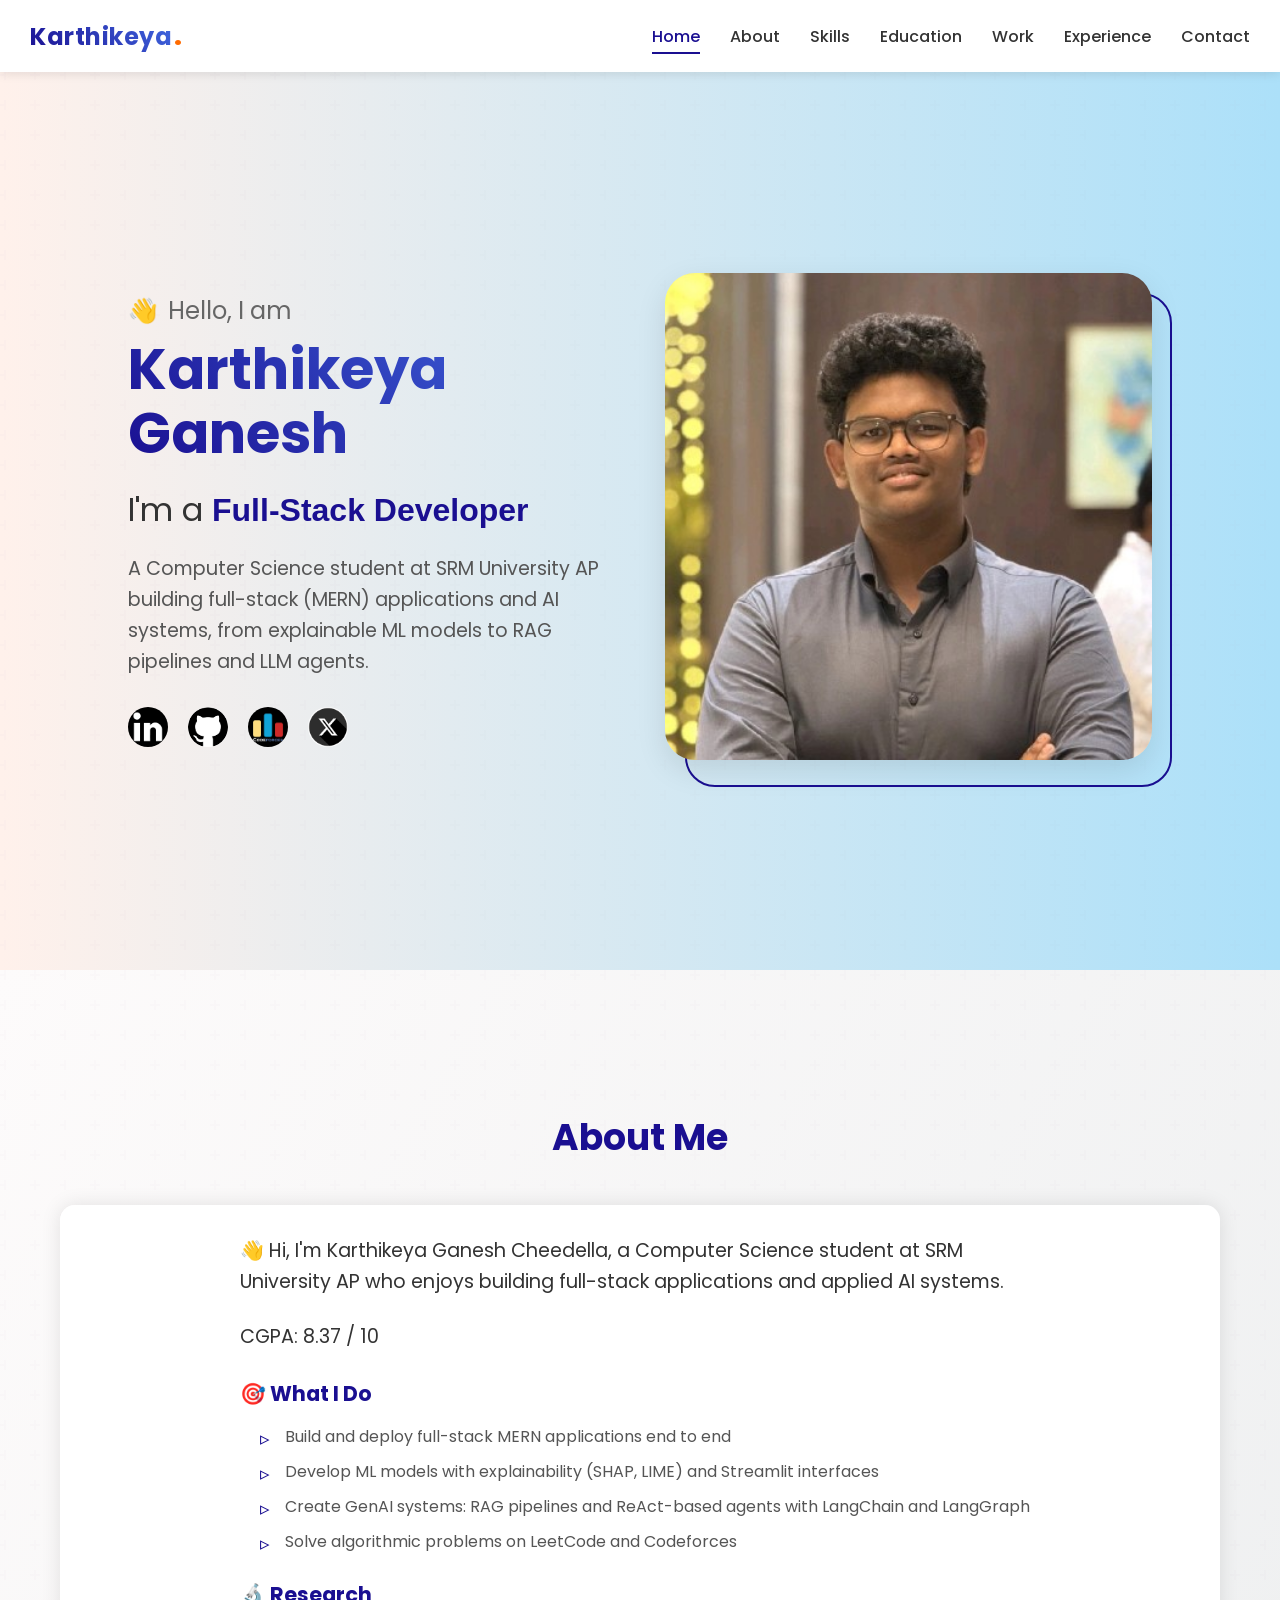
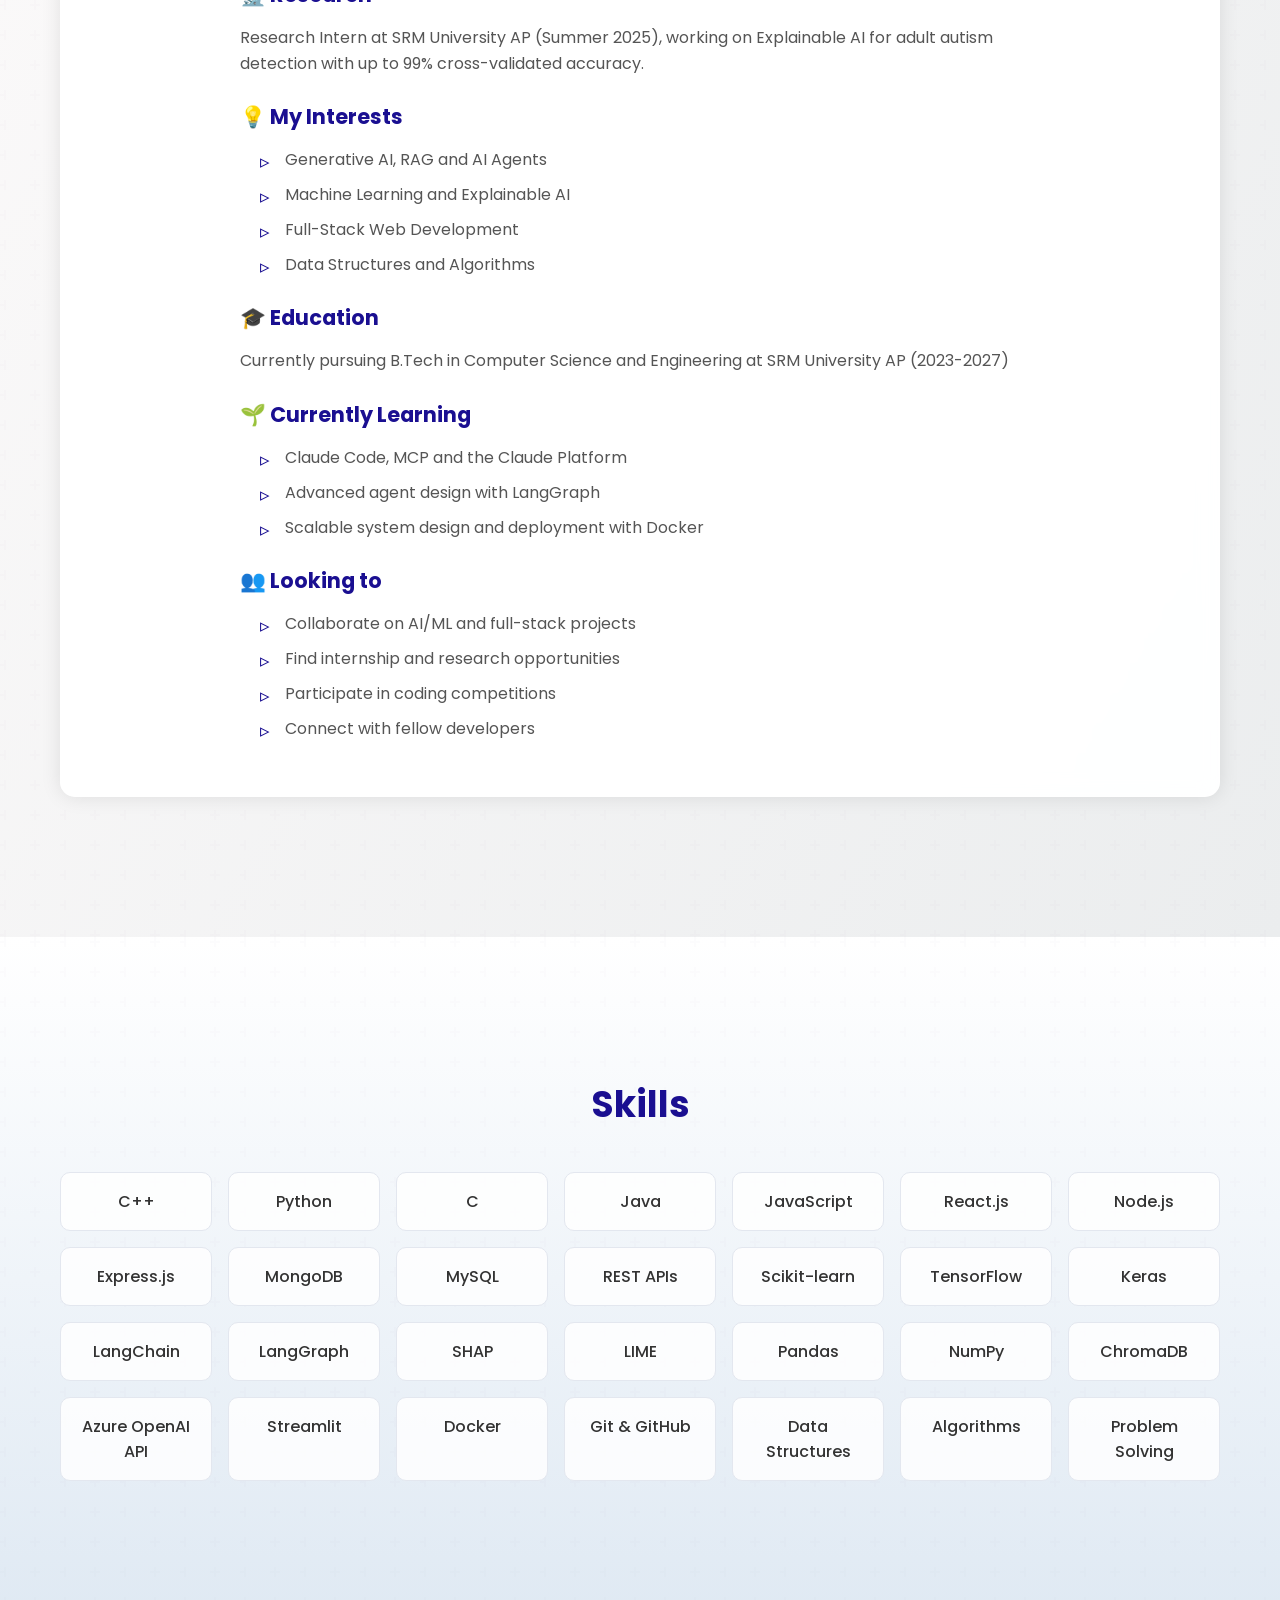
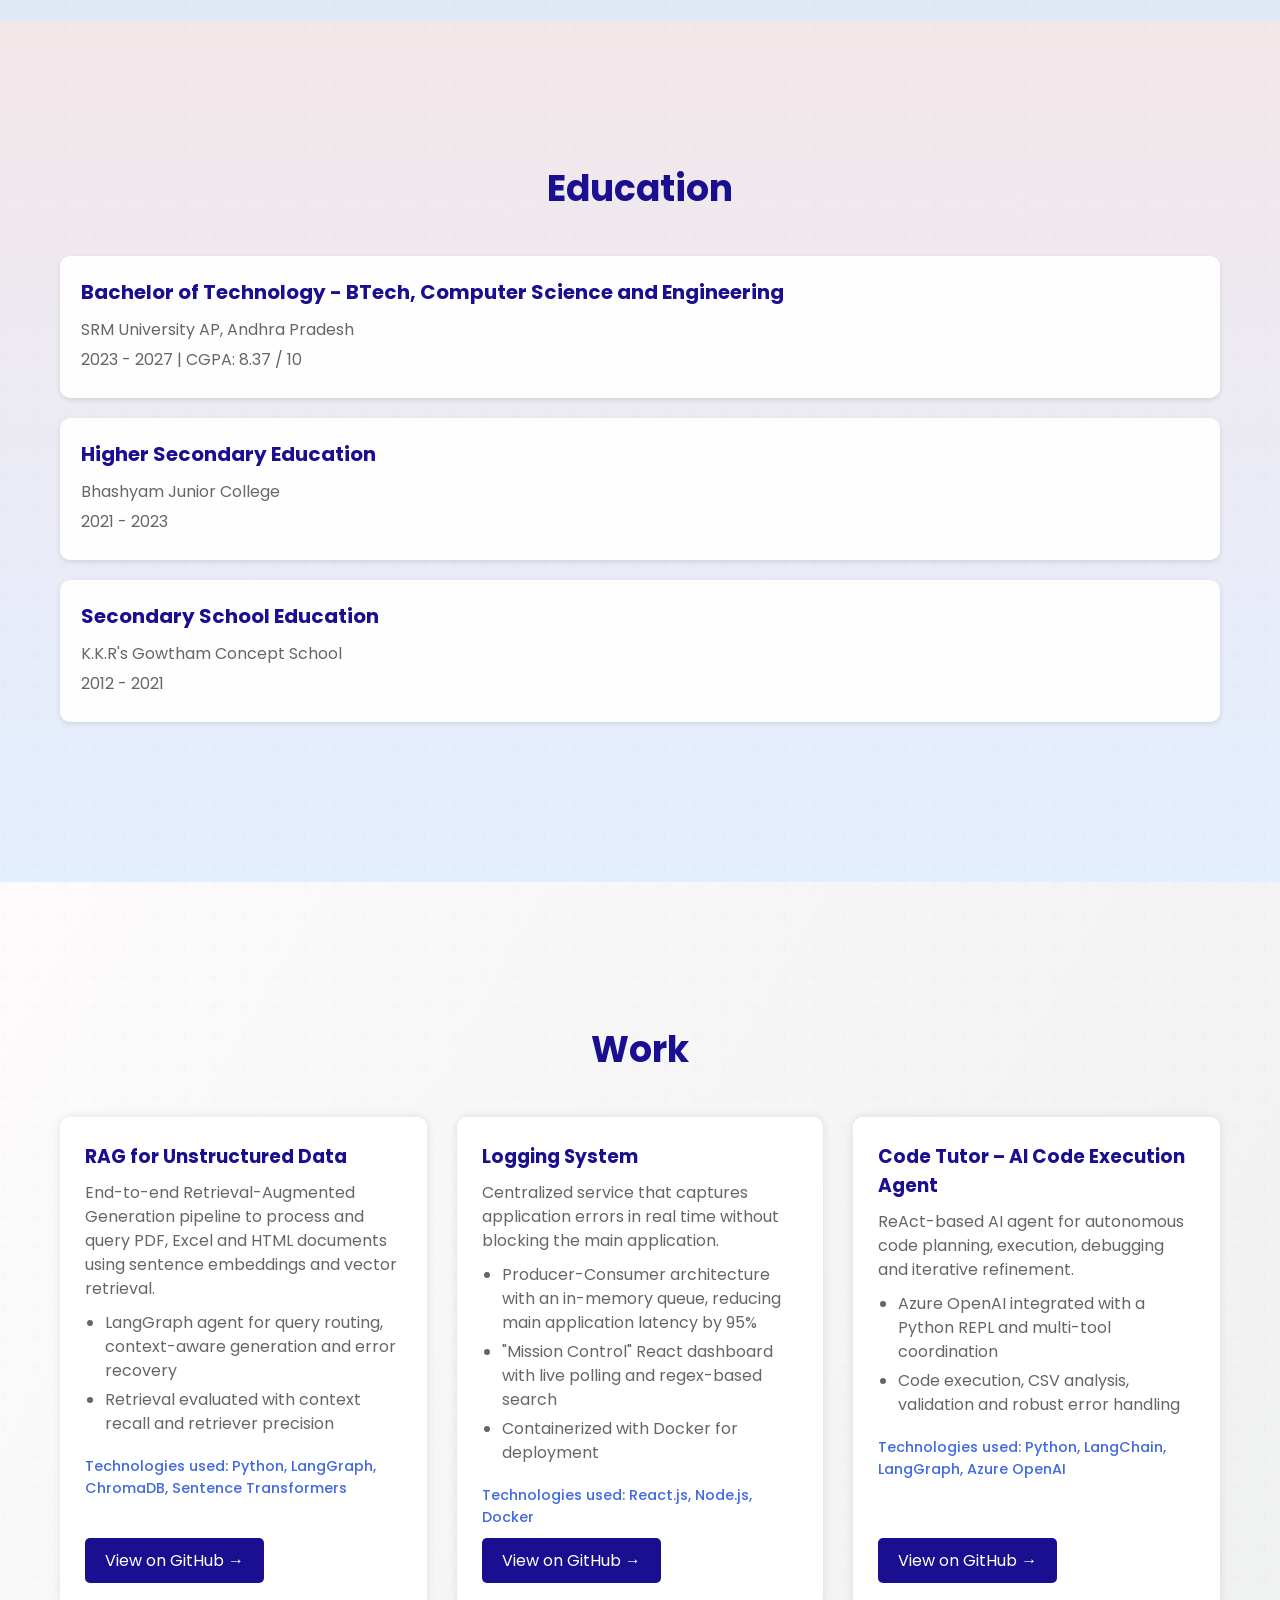
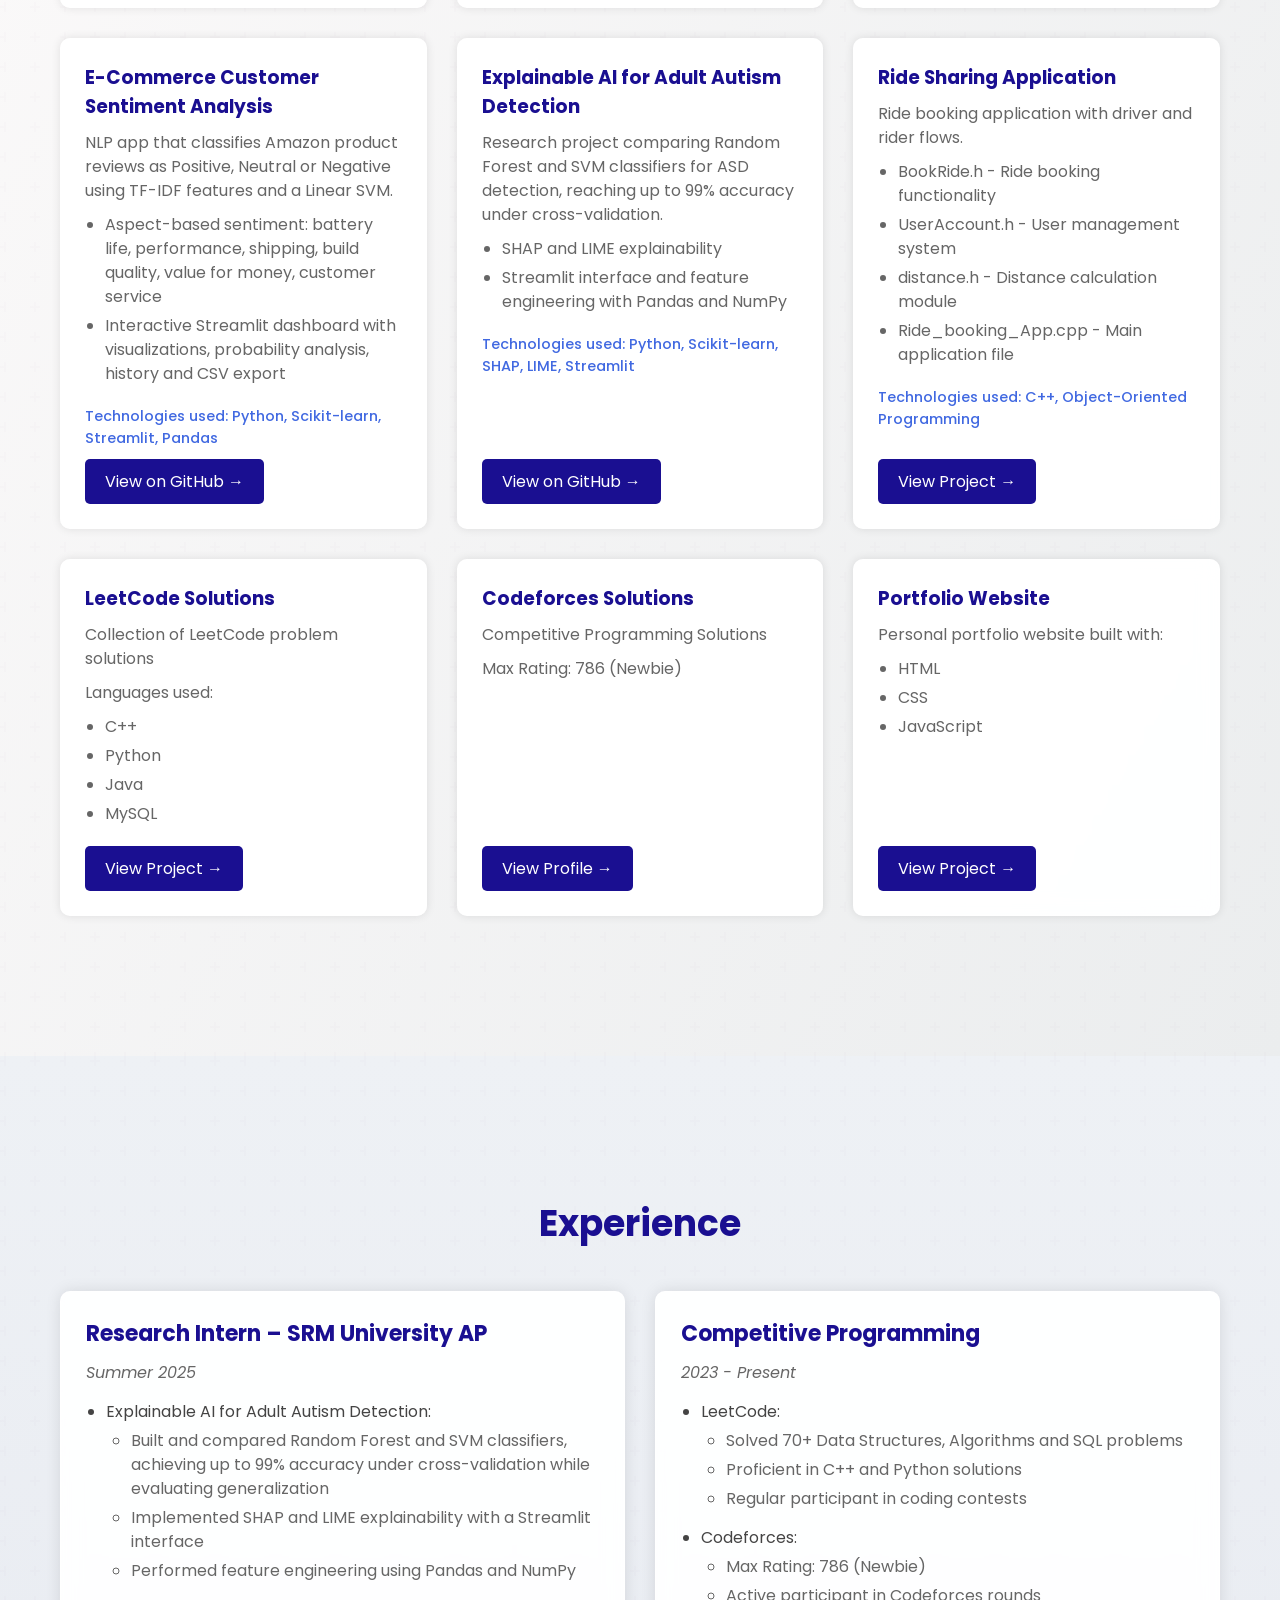
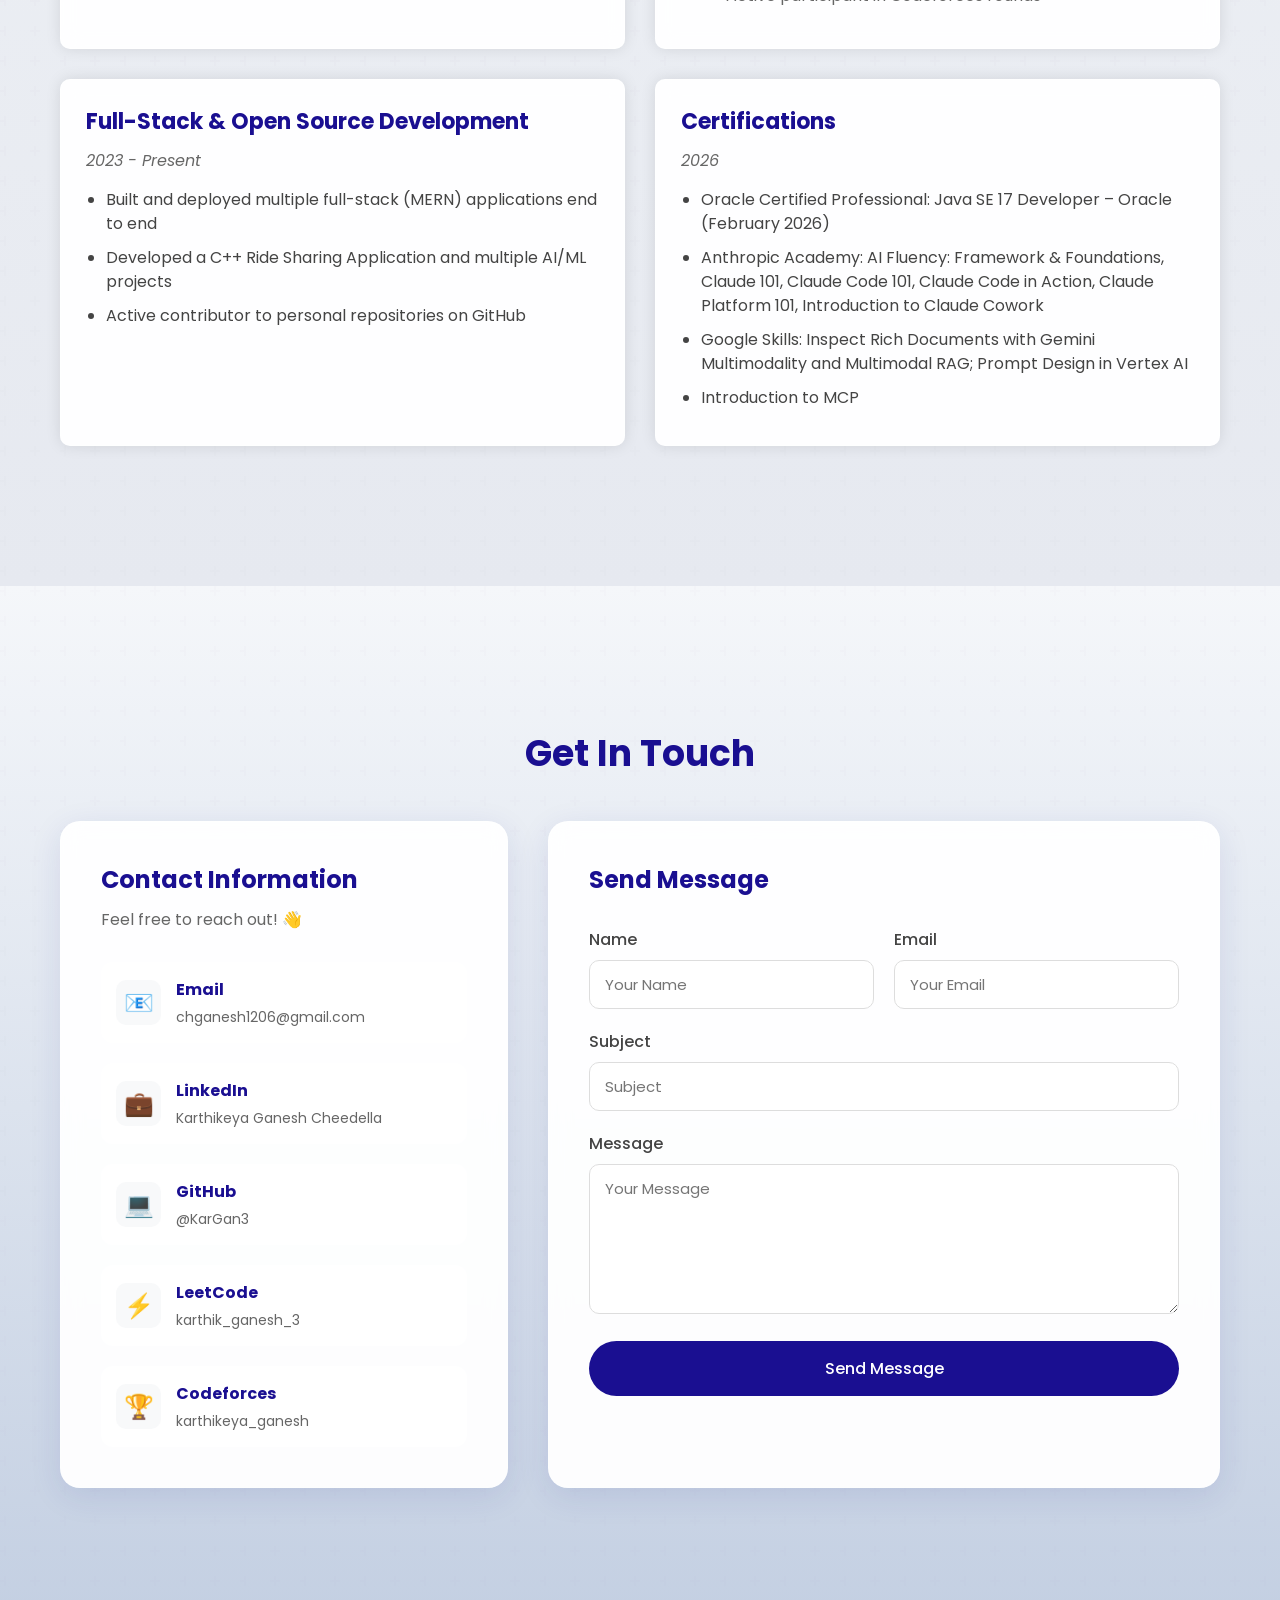
==== commit 17222347: "Remove Instagram link from index.html Removed Instagram link and image from the footer." ====
--- a/index.html
+++ b/index.html
@@ -55,9 +55,6 @@
         </a>
         <a href="https://leetcode.com/u/karthik_ganesh_3/" target="_blank">
           <img src="images/leetcode.png" alt="LeetCode">
-        </a>
-        <a href="https://instagram.com/kartik_ganesh_3" target="_blank">
-          <img src="images/instagram.jpeg" alt="Instagram">
         </a>
       </div>
     </div>
--- a/portfolio.css
+++ b/portfolio.css
@@ -670,6 +670,21 @@
   transition: all 0.3s ease;
 }
 
+.send-btn:disabled {
+  opacity: 0.7;
+  cursor: not-allowed;
+}
+
+.form-status {
+  margin-top: 15px;
+  text-align: center;
+  font-weight: 500;
+  min-height: 1.4em;
+}
+
+.form-status.success { color: #1a7f37; }
+.form-status.error { color: #cf222e; }
+
 .send-btn:hover {
   background: #150c6e;
   transform: translateY(-2px);
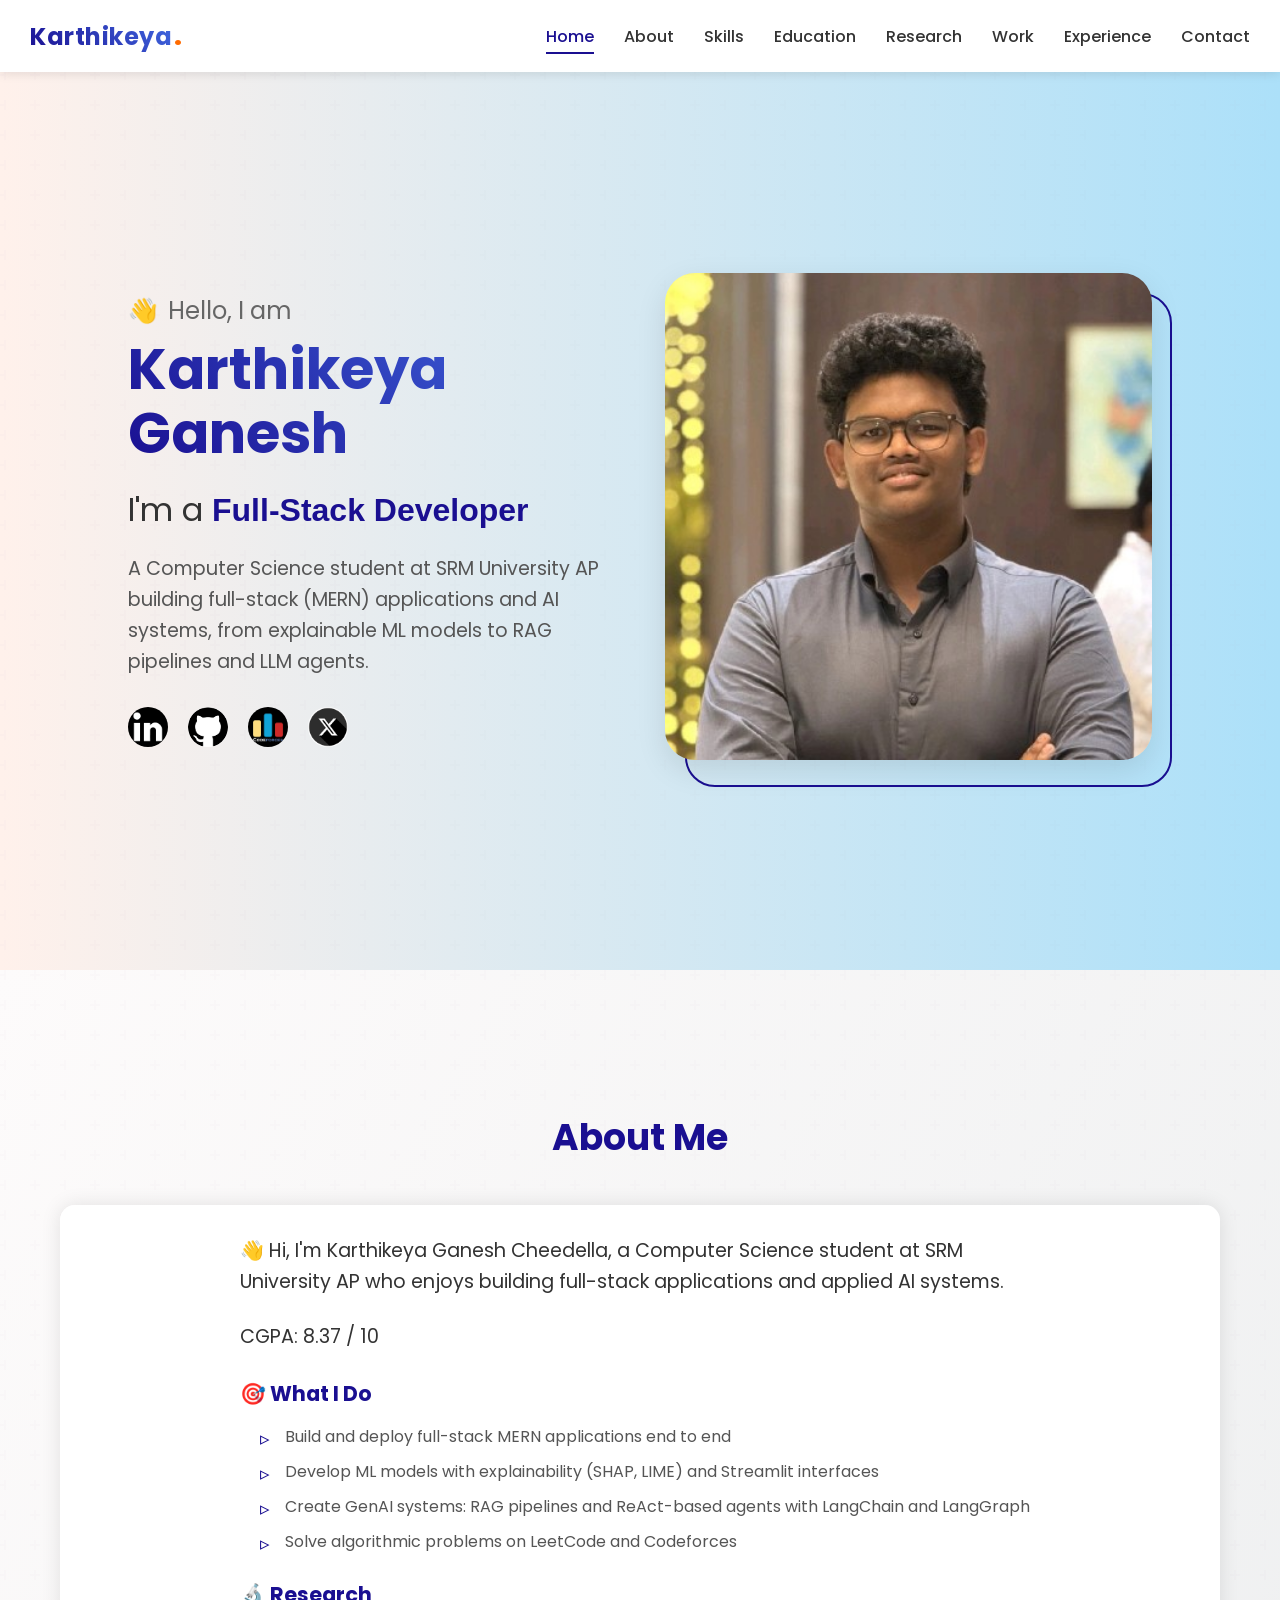
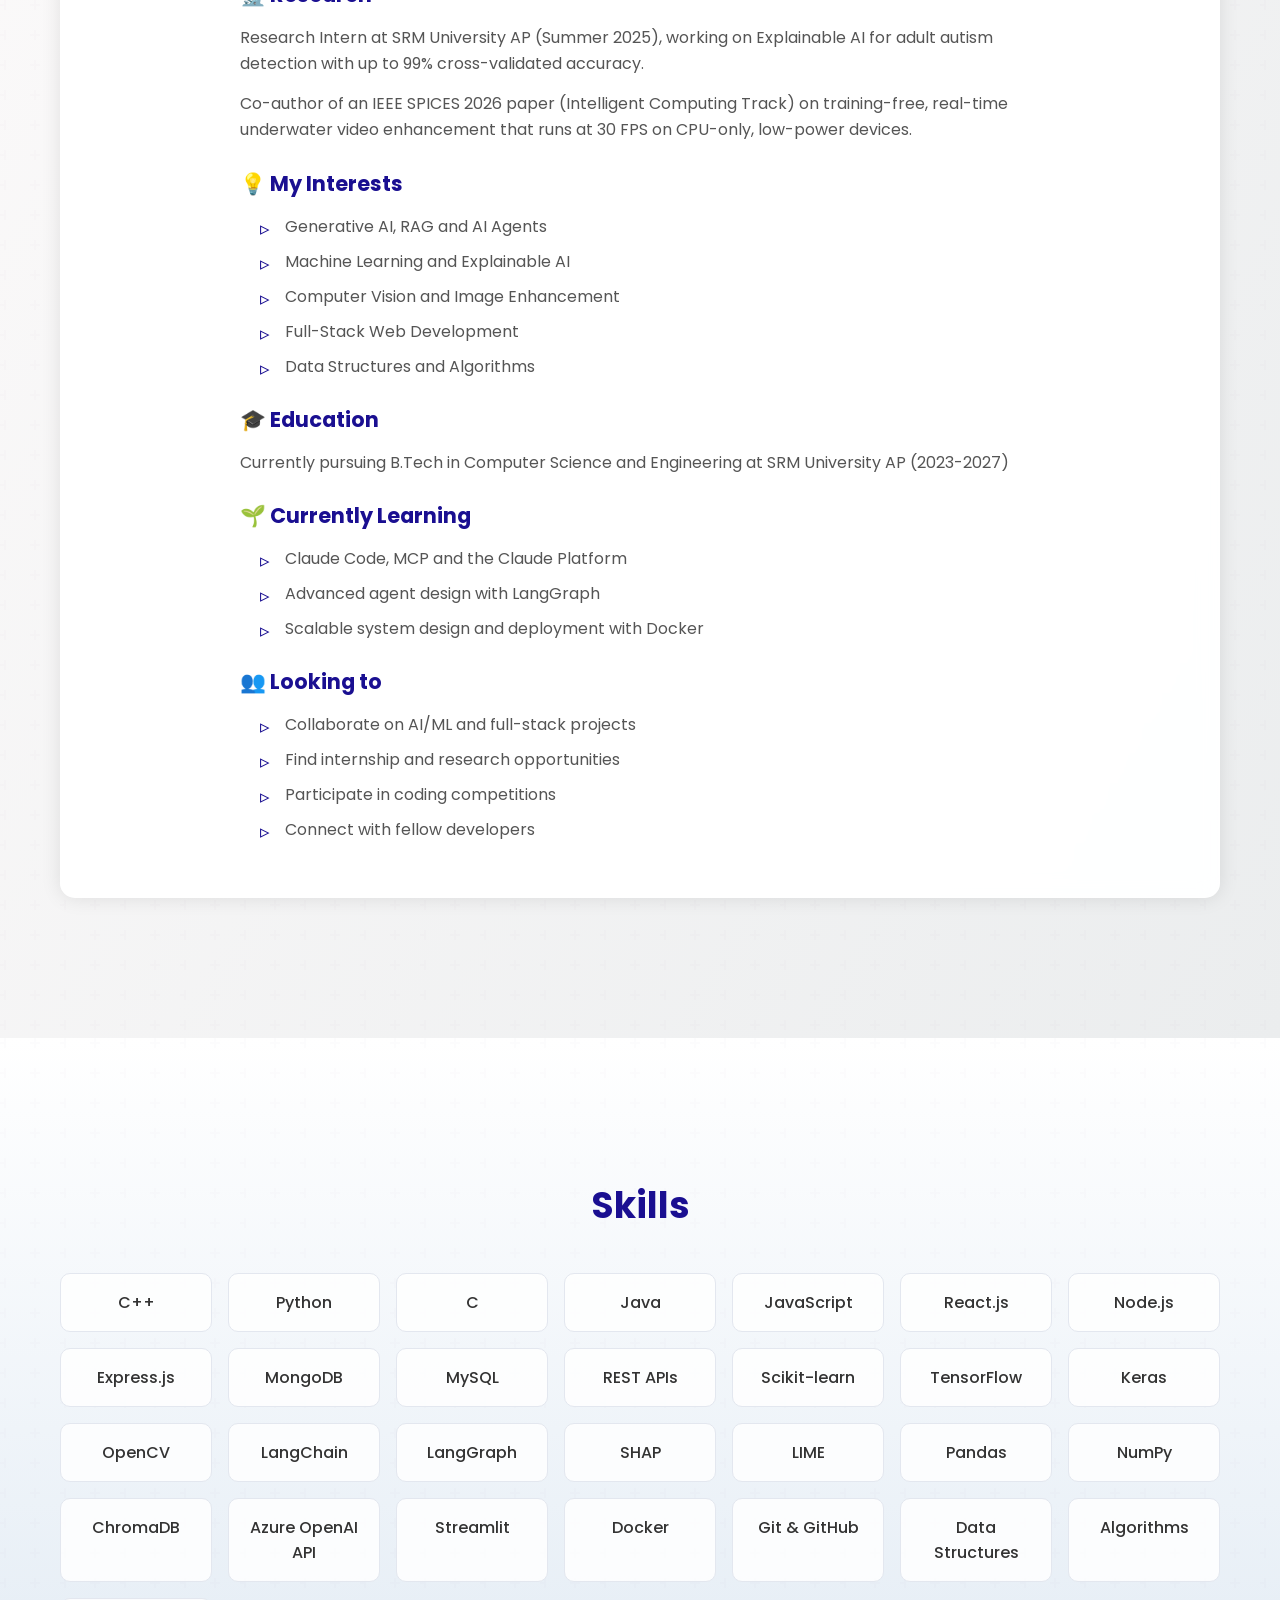
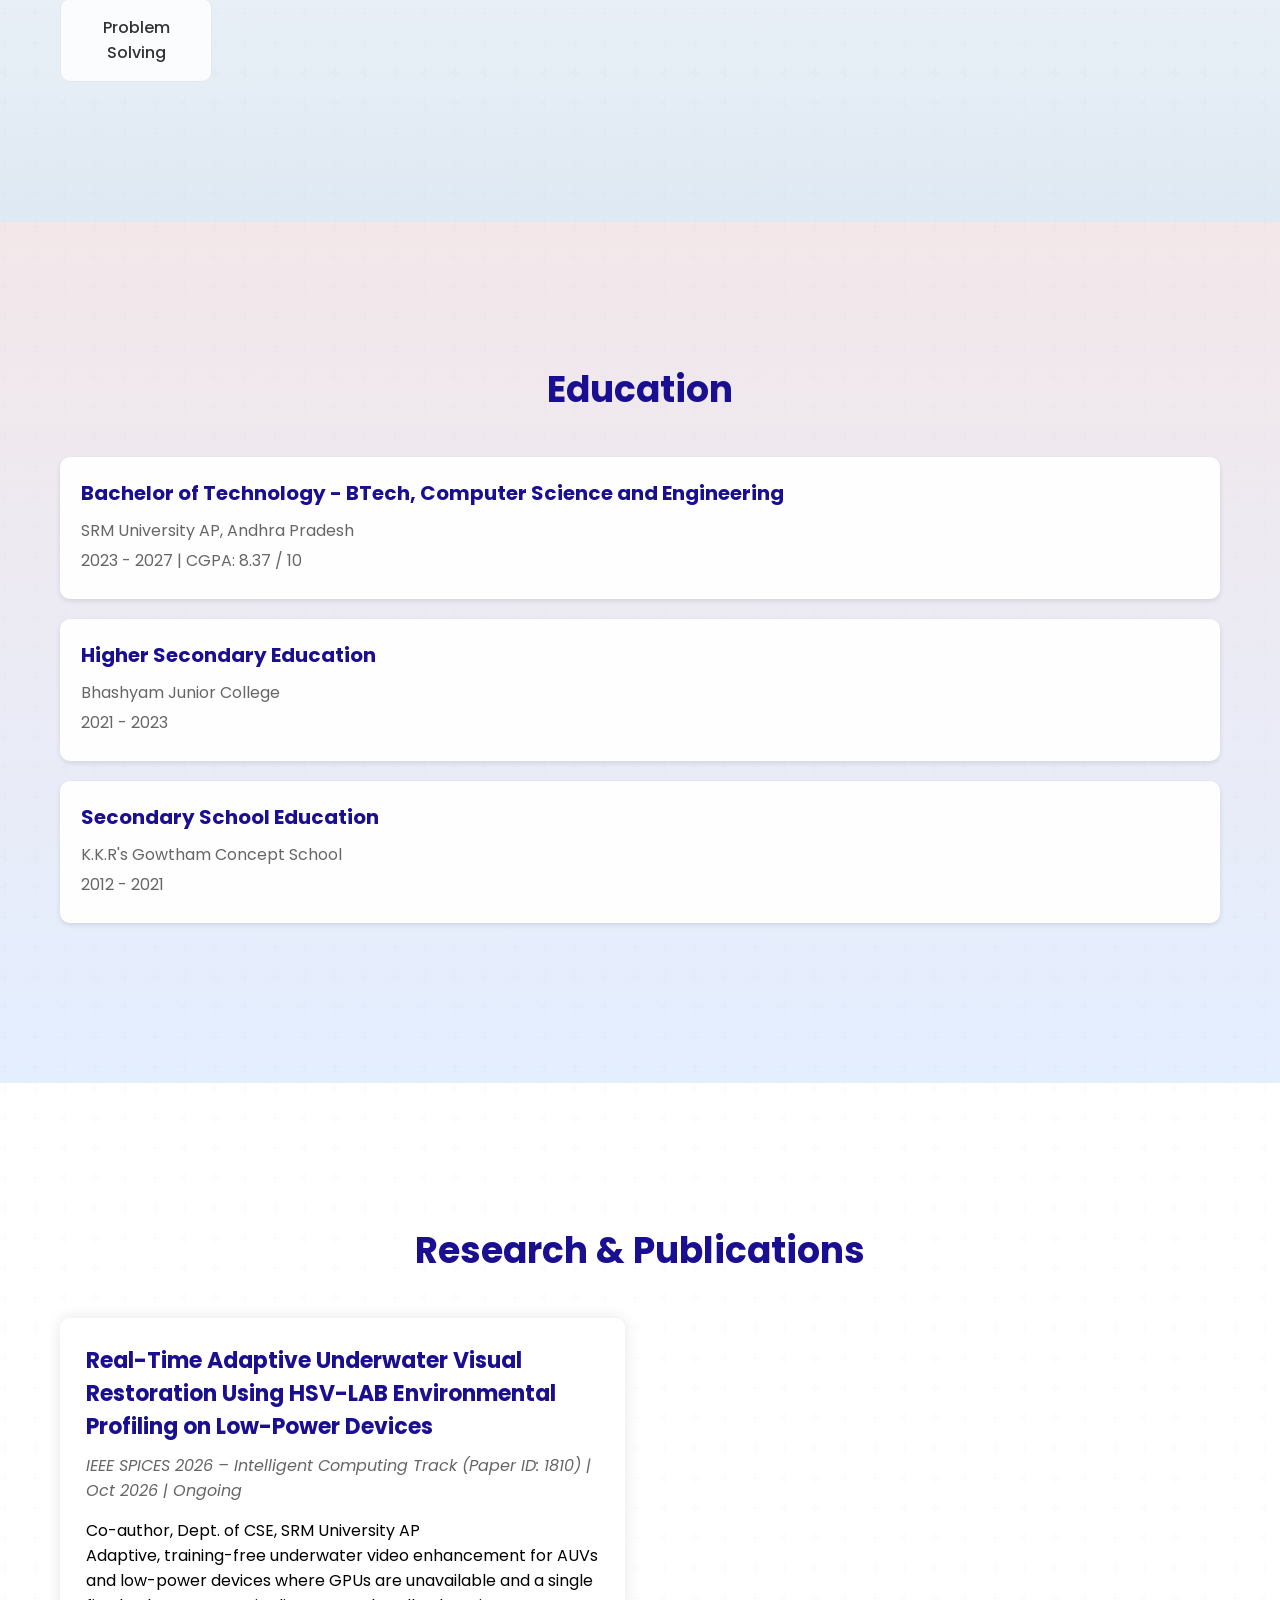
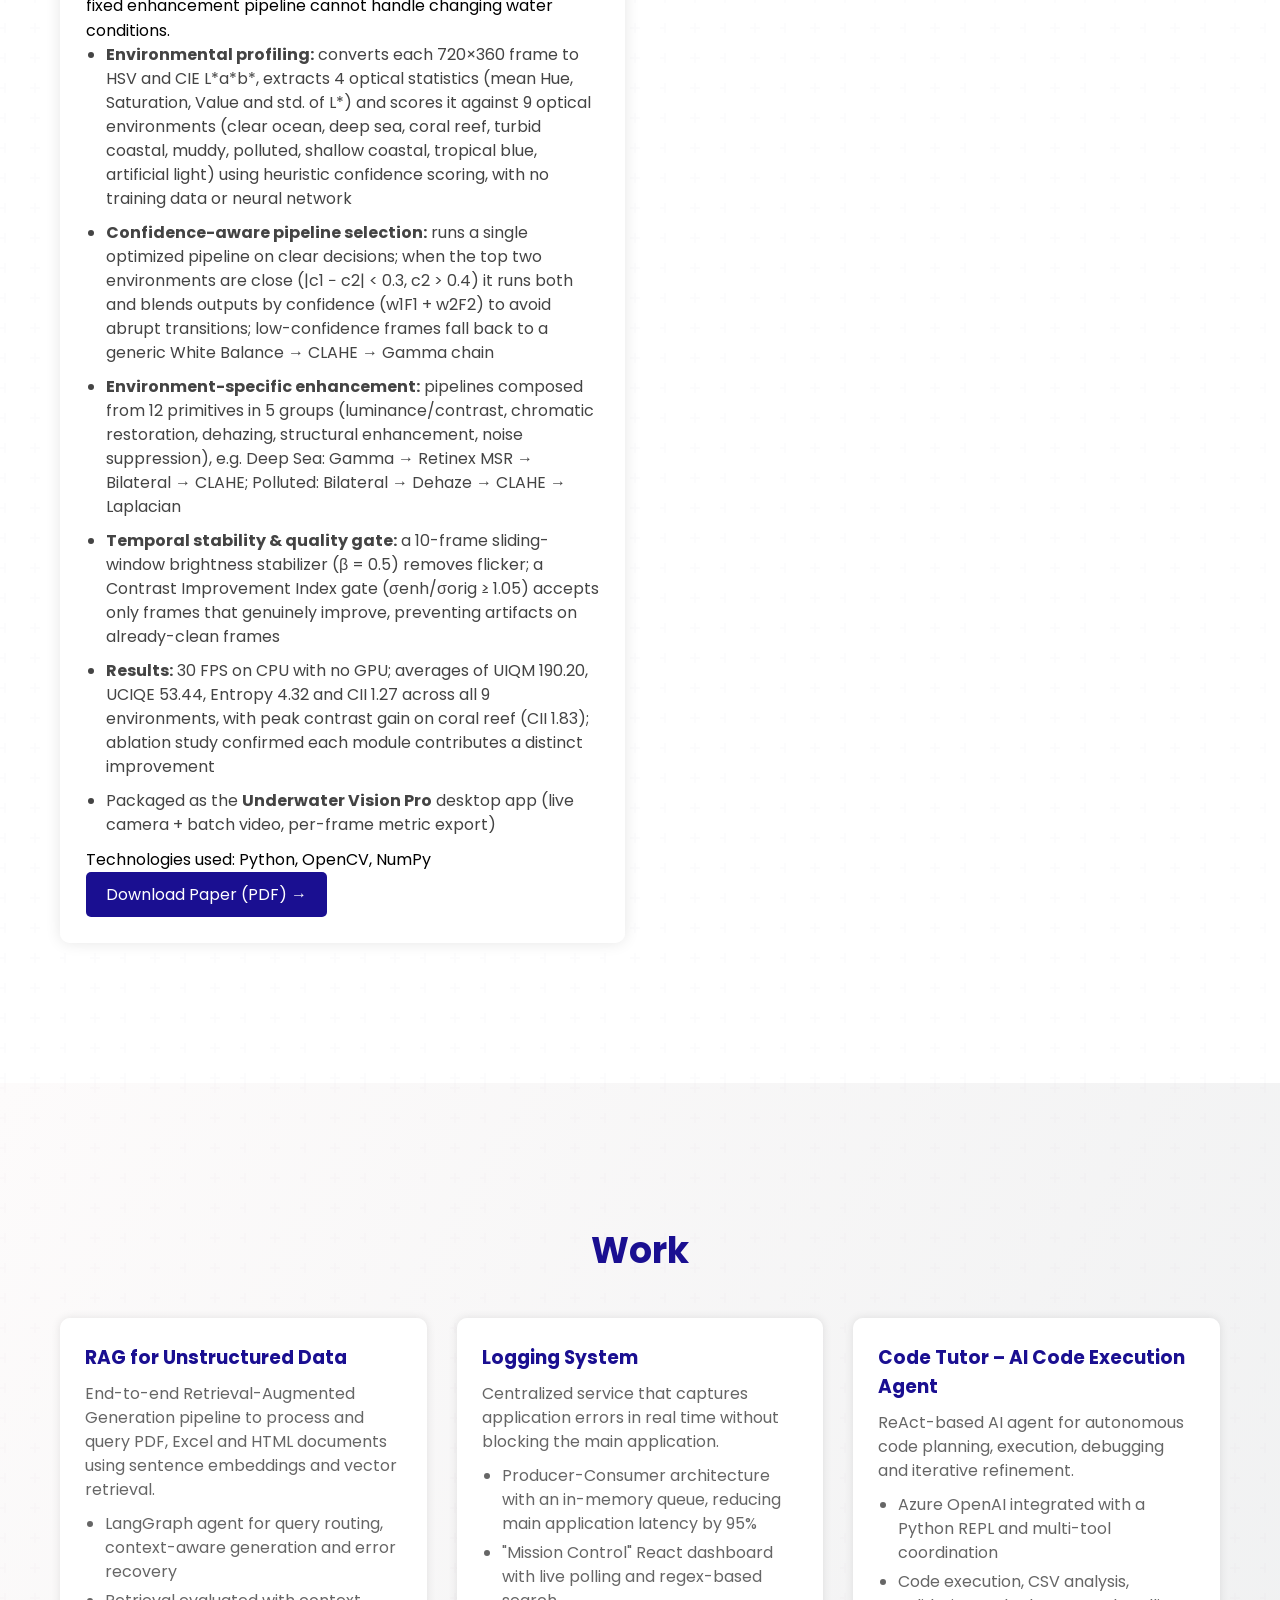
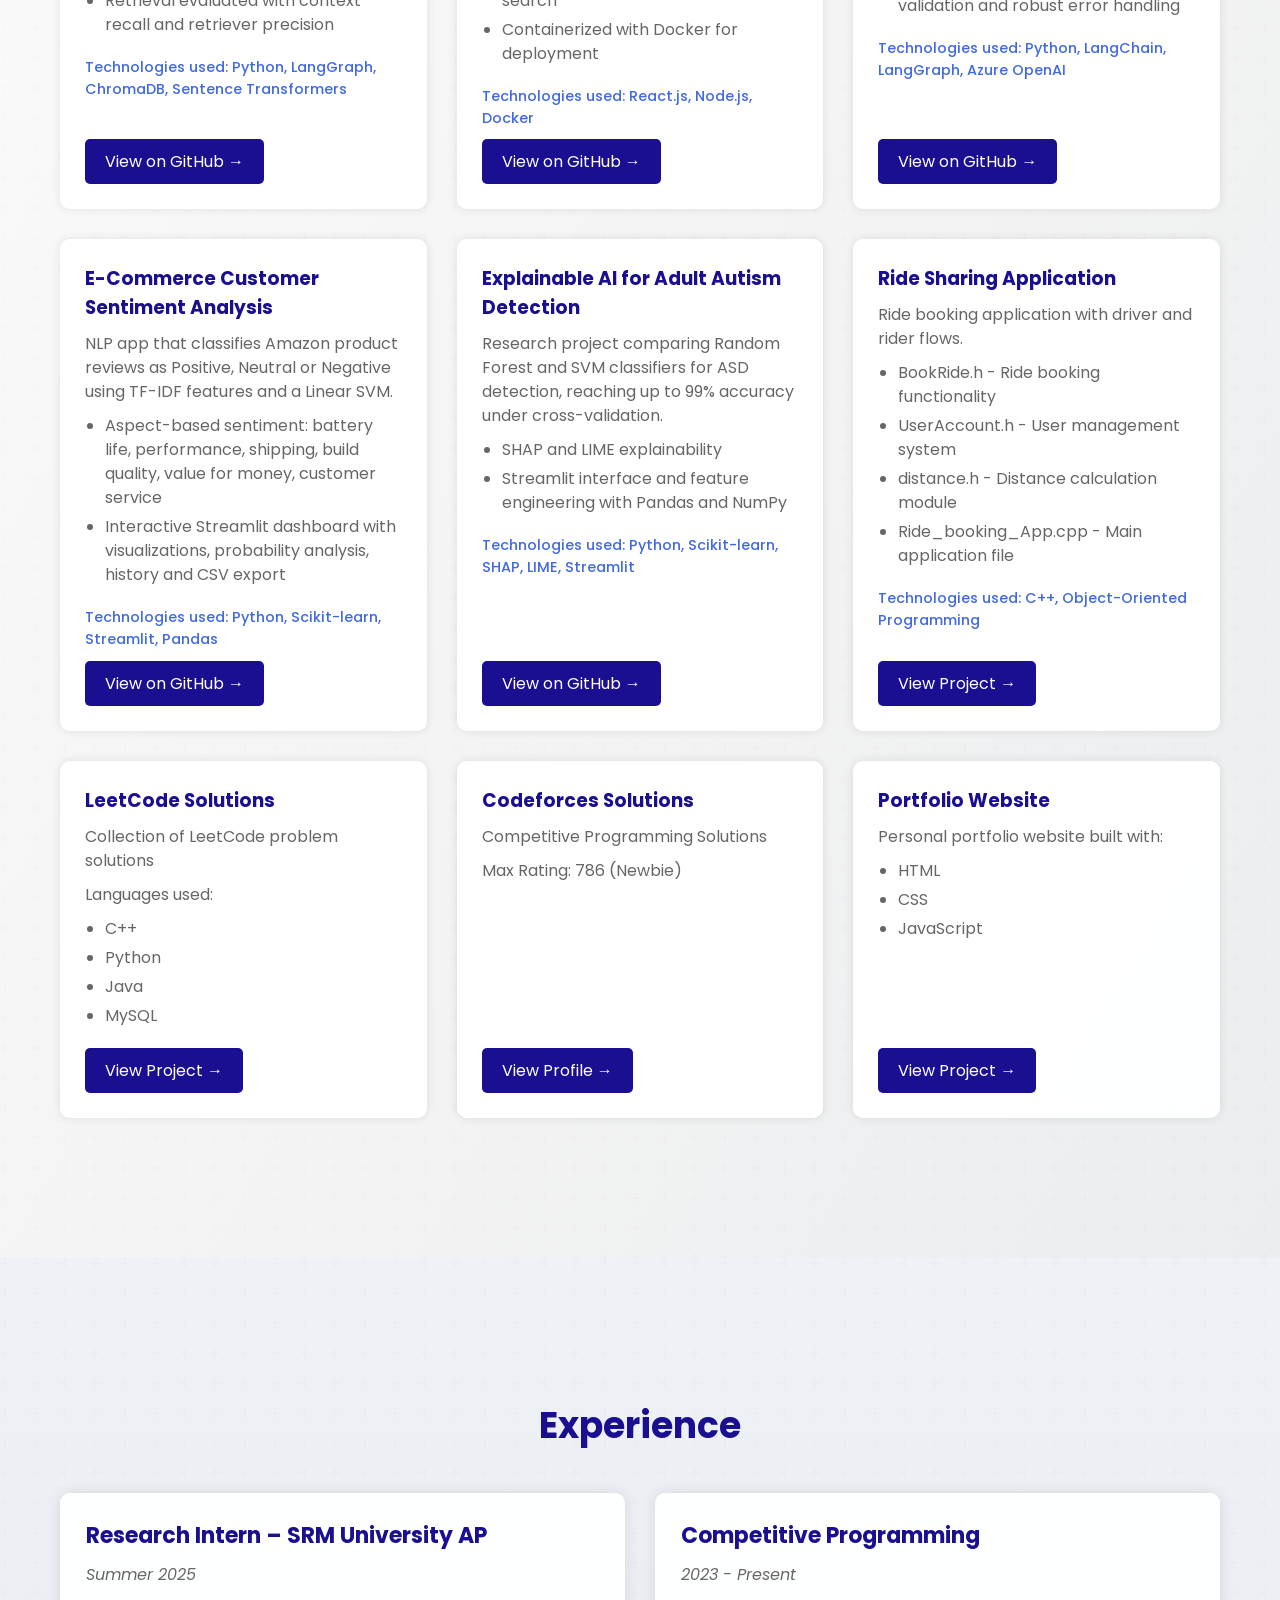
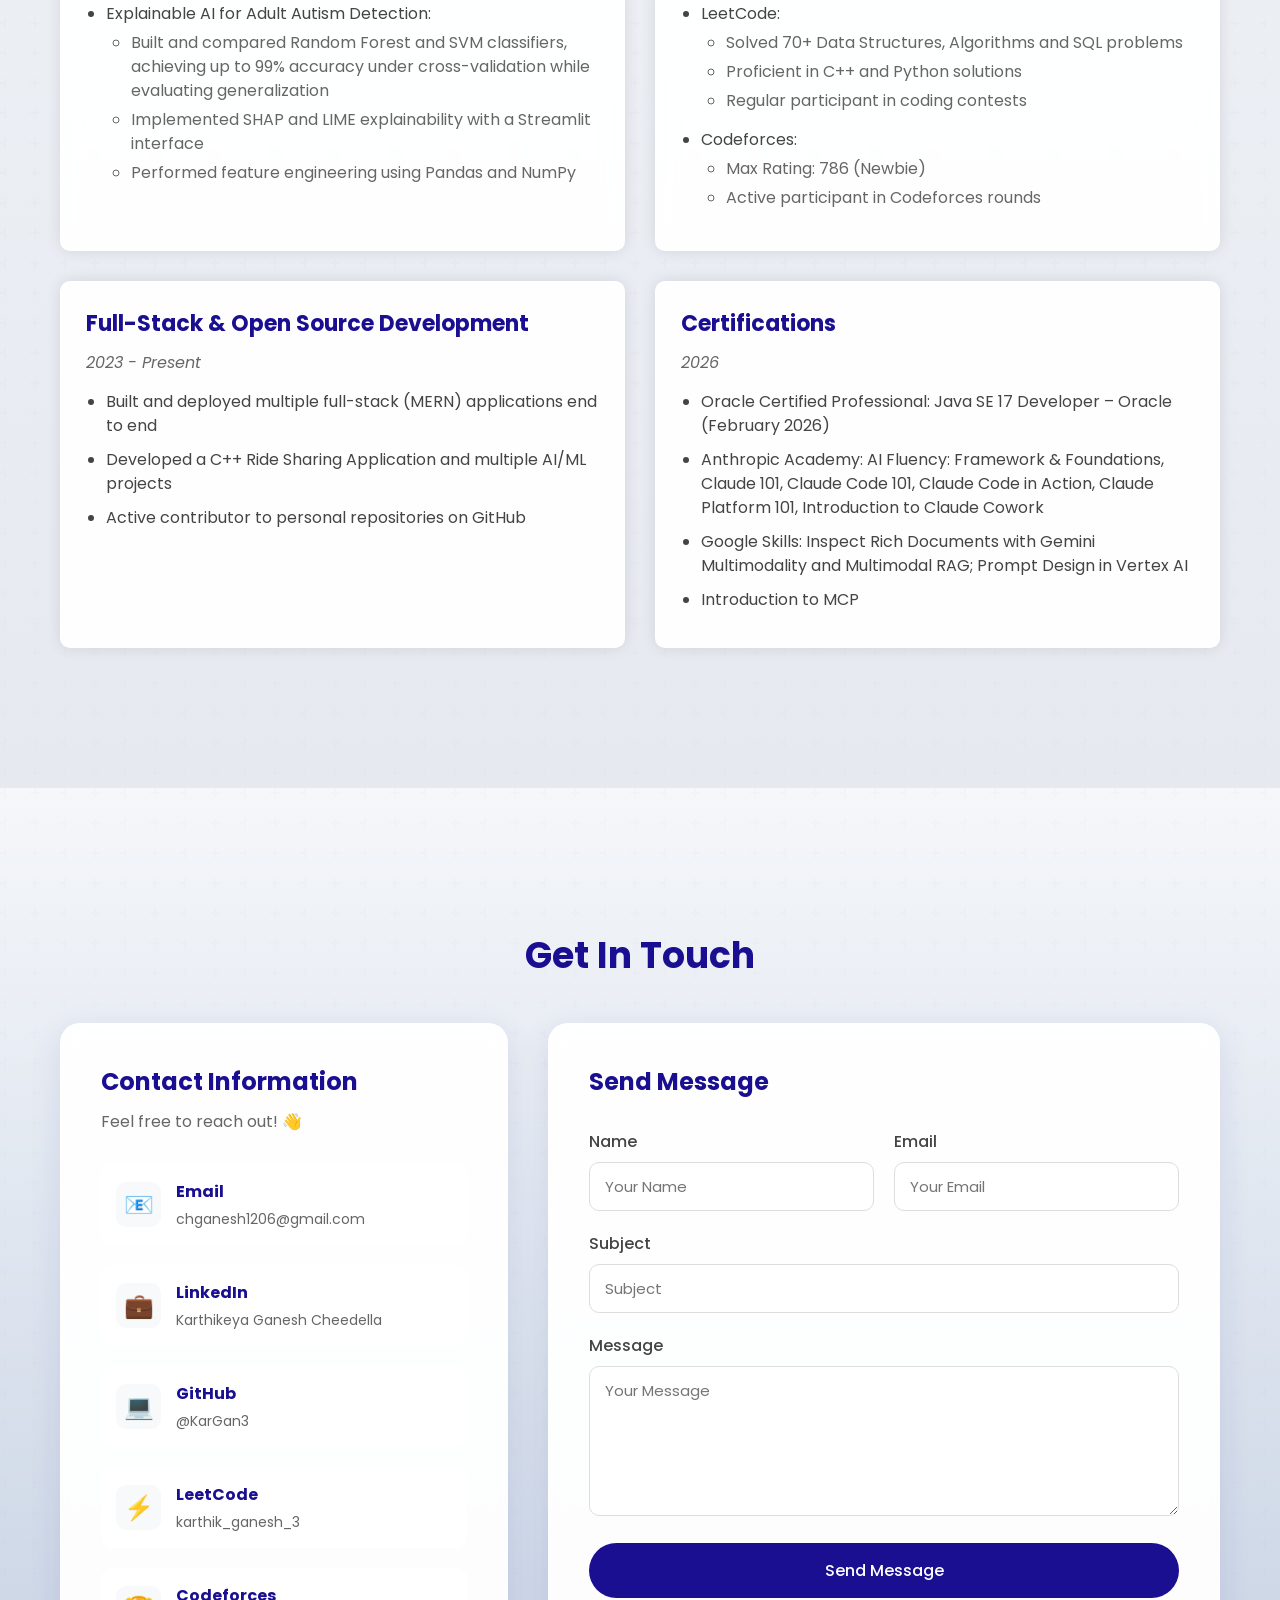
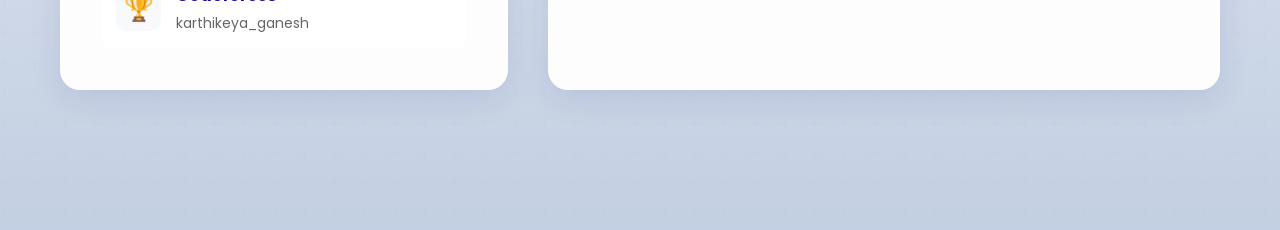
==== commit 0cac1956: "Add research section and publication details Added research section with details on a paper and proj" ====
--- a/index.html
+++ b/index.html
@@ -18,6 +18,7 @@
       <a href="#about">About</a>
       <a href="#skills">Skills</a>
       <a href="#education">Education</a>
+      <a href="#research">Research</a>
       <a href="#work">Work</a>
       <a href="#experience">Experience</a>
       <a href="#contact">Contact</a>
@@ -85,6 +86,7 @@
           <div class="about-section">
             <h3>🔬 Research</h3>
             <p>Research Intern at SRM University AP (Summer 2025), working on Explainable AI for adult autism detection with up to 99% cross-validated accuracy.</p>
+            <p>Co-author of an IEEE SPICES 2026 paper (Intelligent Computing Track) on training-free, real-time underwater video enhancement that runs at 30 FPS on CPU-only, low-power devices.</p>
           </div>
 
           <div class="about-section">
@@ -92,6 +94,7 @@
             <ul>
               <li>Generative AI, RAG and AI Agents</li>
               <li>Machine Learning and Explainable AI</li>
+              <li>Computer Vision and Image Enhancement</li>
               <li>Full-Stack Web Development</li>
               <li>Data Structures and Algorithms</li>
             </ul>
@@ -143,6 +146,7 @@
         <div class="skill-item">Scikit-learn</div>
         <div class="skill-item">TensorFlow</div>
         <div class="skill-item">Keras</div>
+        <div class="skill-item">OpenCV</div>
         <div class="skill-item">LangChain</div>
         <div class="skill-item">LangGraph</div>
         <div class="skill-item">SHAP</div>
@@ -178,6 +182,30 @@
         <h3>Secondary School Education</h3>
         <p>K.K.R's Gowtham Concept School</p>
         <p>2012 - 2021</p>
+      </div>
+    </div>
+  </section>
+
+  <section id="research">
+    <div class="container">
+      <h2>Research &amp; Publications</h2>
+      <div class="experience-grid">
+        <div class="experience-item">
+          <h3>Real-Time Adaptive Underwater Visual Restoration Using HSV-LAB Environmental Profiling on Low-Power Devices</h3>
+          <p class="experience-period">IEEE SPICES 2026 – Intelligent Computing Track (Paper ID: 1810) | Oct 2026 | Ongoing</p>
+          <p>Co-author, Dept. of CSE, SRM University AP</p>
+          <p>Adaptive, training-free underwater video enhancement for AUVs and low-power devices where GPUs are unavailable and a single fixed enhancement pipeline cannot handle changing water conditions.</p>
+          <ul>
+            <li><strong>Environmental profiling:</strong> converts each 720×360 frame to HSV and CIE L*a*b*, extracts 4 optical statistics (mean Hue, Saturation, Value and std. of L*) and scores it against 9 optical environments (clear ocean, deep sea, coral reef, turbid coastal, muddy, polluted, shallow coastal, tropical blue, artificial light) using heuristic confidence scoring, with no training data or neural network</li>
+            <li><strong>Confidence-aware pipeline selection:</strong> runs a single optimized pipeline on clear decisions; when the top two environments are close (|c1 − c2| &lt; 0.3, c2 &gt; 0.4) it runs both and blends outputs by confidence (w1F1 + w2F2) to avoid abrupt transitions; low-confidence frames fall back to a generic White Balance → CLAHE → Gamma chain</li>
+            <li><strong>Environment-specific enhancement:</strong> pipelines composed from 12 primitives in 5 groups (luminance/contrast, chromatic restoration, dehazing, structural enhancement, noise suppression), e.g. Deep Sea: Gamma → Retinex MSR → Bilateral → CLAHE; Polluted: Bilateral → Dehaze → CLAHE → Laplacian</li>
+            <li><strong>Temporal stability &amp; quality gate:</strong> a 10-frame sliding-window brightness stabilizer (β = 0.5) removes flicker; a Contrast Improvement Index gate (σenh/σorig ≥ 1.05) accepts only frames that genuinely improve, preventing artifacts on already-clean frames</li>
+            <li><strong>Results:</strong> 30 FPS on CPU with no GPU; averages of UIQM 190.20, UCIQE 53.44, Entropy 4.32 and CII 1.27 across all 9 environments, with peak contrast gain on coral reef (CII 1.83); ablation study confirmed each module contributes a distinct improvement</li>
+            <li>Packaged as the <strong>Underwater Vision Pro</strong> desktop app (live camera + batch video, per-frame metric export)</li>
+          </ul>
+          <p>Technologies used: Python, OpenCV, NumPy</p>
+          <a href="papers/underwater-visual-restoration.pdf" target="_blank" class="project-link">Download Paper (PDF) →</a>
+        </div>
       </div>
     </div>
   </section>
